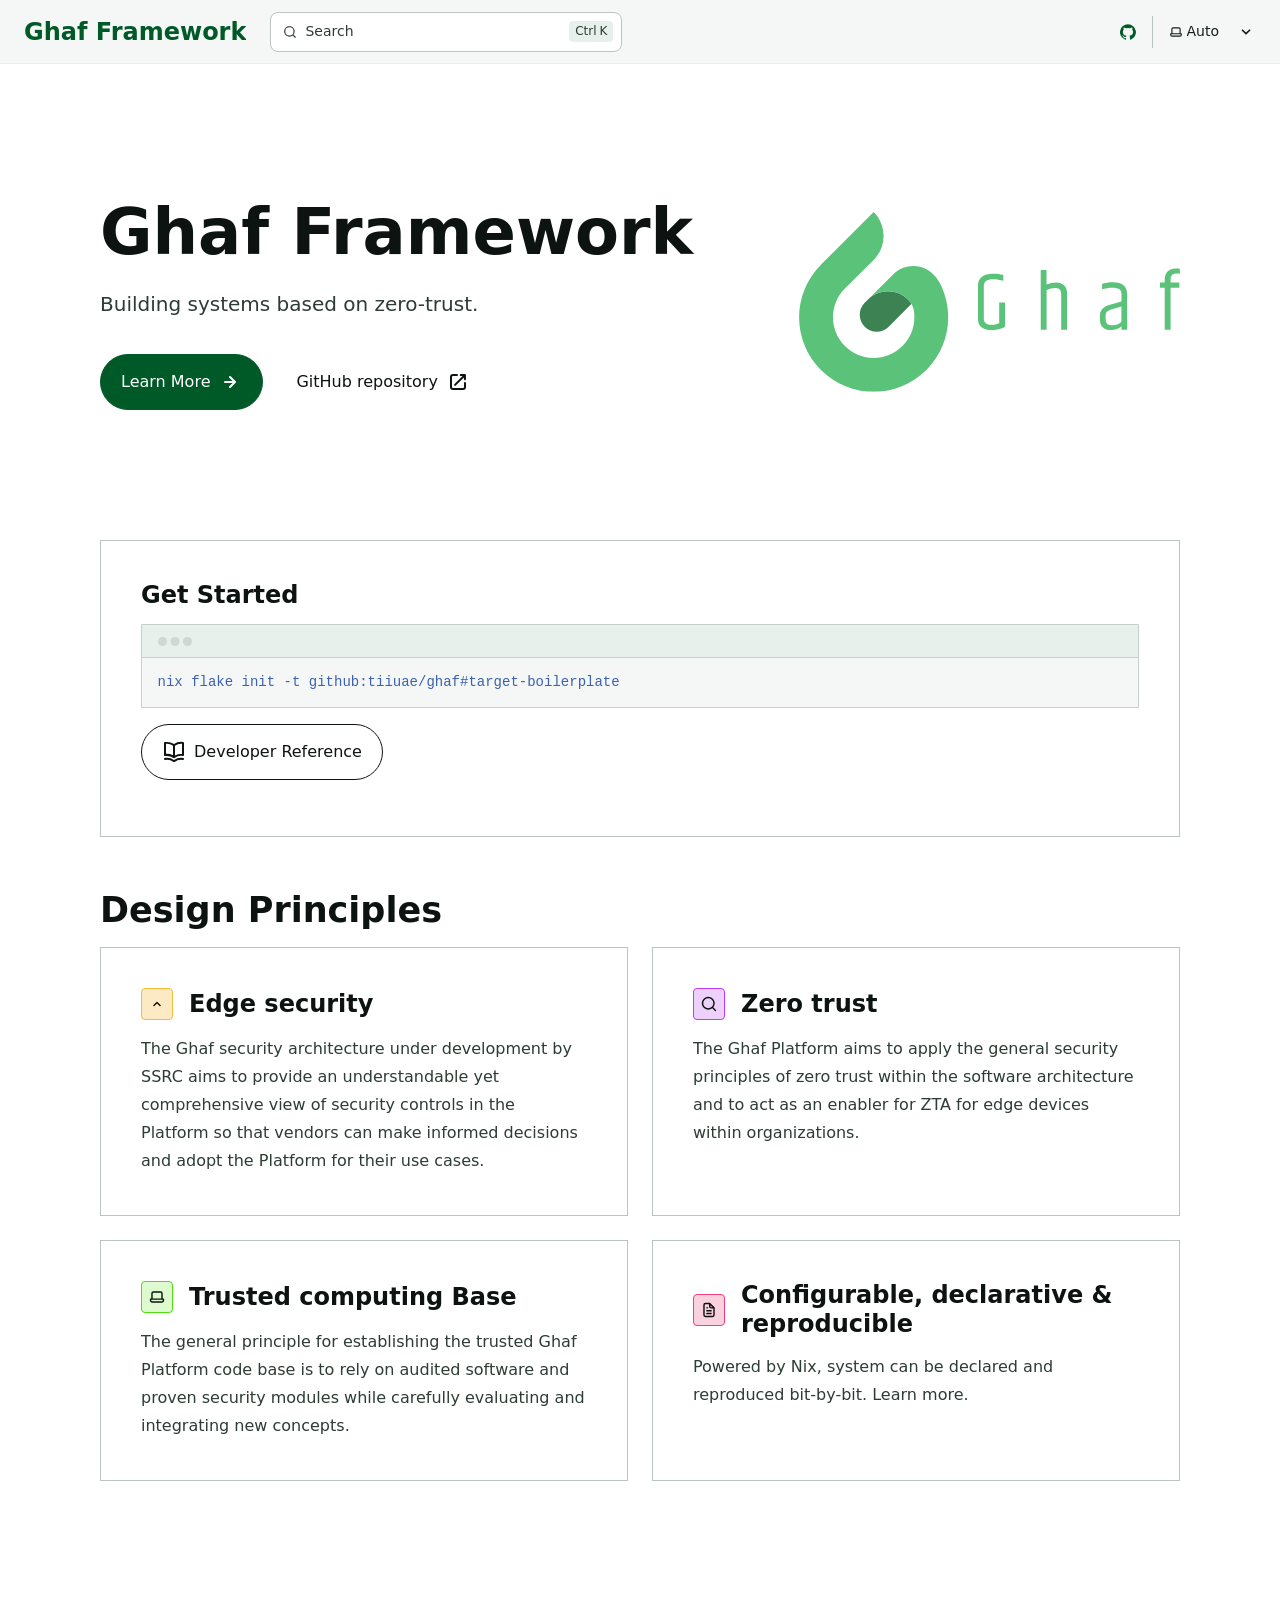
==== index.html @ 7b2e7867 "deploy: 63ed3fbdc2d174d151dae4f24dea8900d11f9777" ====
<!DOCTYPE html><html lang="en" dir="ltr" data-theme="dark" data-has-hero class="astro-bguv2lll"> <head><meta charset="utf-8"/><meta name="viewport" content="width=device-width, initial-scale=1"/><title>Ghaf Framework | Ghaf Framework</title><link rel="canonical" href="https://ghaf.tii.ae/"/><link rel="sitemap" href="/sitemap-index.xml"/><link rel="shortcut icon" href="/favicon.svg" type="image/svg+xml"/><meta name="generator" content="Astro v5.13.7"/><meta name="generator" content="Starlight v0.35.3"/><meta property="og:title" content="Ghaf Framework"/><meta property="og:type" content="article"/><meta property="og:url" content="https://ghaf.tii.ae/"/><meta property="og:locale" content="en"/><meta property="og:description" content="Building systems based on zero-trust"/><meta property="og:site_name" content="Ghaf Framework"/><meta name="twitter:card" content="summary_large_image"/><meta name="description" content="Building systems based on zero-trust"/><script>
	window.StarlightThemeProvider = (() => {
		const storedTheme =
			typeof localStorage !== 'undefined' && localStorage.getItem('starlight-theme');
		const theme =
			storedTheme ||
			(window.matchMedia('(prefers-color-scheme: light)').matches ? 'light' : 'dark');
		document.documentElement.dataset.theme = theme === 'light' ? 'light' : 'dark';
		return {
			updatePickers(theme = storedTheme || 'auto') {
				document.querySelectorAll('starlight-theme-select').forEach((picker) => {
					const select = picker.querySelector('select');
					if (select) select.value = theme;
					/** @type {HTMLTemplateElement | null} */
					const tmpl = document.querySelector(`#theme-icons`);
					const newIcon = tmpl && tmpl.content.querySelector('.' + theme);
					if (newIcon) {
						const oldIcon = picker.querySelector('svg.label-icon');
						if (oldIcon) {
							oldIcon.replaceChildren(...newIcon.cloneNode(true).childNodes);
						}
					}
				});
			},
		};
	})();
</script><template id="theme-icons"><svg aria-hidden="true" class="light astro-c6vsoqas" width="16" height="16" viewBox="0 0 24 24" fill="currentColor" style="--sl-icon-size: 1em;"><path d="M5 12a1 1 0 0 0-1-1H3a1 1 0 0 0 0 2h1a1 1 0 0 0 1-1Zm.64 5-.71.71a1 1 0 0 0 0 1.41 1 1 0 0 0 1.41 0l.71-.71A1 1 0 0 0 5.64 17ZM12 5a1 1 0 0 0 1-1V3a1 1 0 0 0-2 0v1a1 1 0 0 0 1 1Zm5.66 2.34a1 1 0 0 0 .7-.29l.71-.71a1 1 0 1 0-1.41-1.41l-.66.71a1 1 0 0 0 0 1.41 1 1 0 0 0 .66.29Zm-12-.29a1 1 0 0 0 1.41 0 1 1 0 0 0 0-1.41l-.71-.71a1.004 1.004 0 1 0-1.43 1.41l.73.71ZM21 11h-1a1 1 0 0 0 0 2h1a1 1 0 0 0 0-2Zm-2.64 6A1 1 0 0 0 17 18.36l.71.71a1 1 0 0 0 1.41 0 1 1 0 0 0 0-1.41l-.76-.66ZM12 6.5a5.5 5.5 0 1 0 5.5 5.5A5.51 5.51 0 0 0 12 6.5Zm0 9a3.5 3.5 0 1 1 0-7 3.5 3.5 0 0 1 0 7Zm0 3.5a1 1 0 0 0-1 1v1a1 1 0 0 0 2 0v-1a1 1 0 0 0-1-1Z"/></svg><svg aria-hidden="true" class="dark astro-c6vsoqas" width="16" height="16" viewBox="0 0 24 24" fill="currentColor" style="--sl-icon-size: 1em;"><path d="M21.64 13a1 1 0 0 0-1.05-.14 8.049 8.049 0 0 1-3.37.73 8.15 8.15 0 0 1-8.14-8.1 8.59 8.59 0 0 1 .25-2A1 1 0 0 0 8 2.36a10.14 10.14 0 1 0 14 11.69 1 1 0 0 0-.36-1.05Zm-9.5 6.69A8.14 8.14 0 0 1 7.08 5.22v.27a10.15 10.15 0 0 0 10.14 10.14 9.784 9.784 0 0 0 2.1-.22 8.11 8.11 0 0 1-7.18 4.32v-.04Z"/></svg><svg aria-hidden="true" class="auto astro-c6vsoqas" width="16" height="16" viewBox="0 0 24 24" fill="currentColor" style="--sl-icon-size: 1em;"><path d="M21 14h-1V7a3 3 0 0 0-3-3H7a3 3 0 0 0-3 3v7H3a1 1 0 0 0-1 1v2a3 3 0 0 0 3 3h14a3 3 0 0 0 3-3v-2a1 1 0 0 0-1-1ZM6 7a1 1 0 0 1 1-1h10a1 1 0 0 1 1 1v7H6V7Zm14 10a1 1 0 0 1-1 1H5a1 1 0 0 1-1-1v-1h16v1Z"/></svg></template><link rel="stylesheet" href="/_astro/print.DNXP8c50.css" media="print"><link rel="stylesheet" href="/_astro/index.C6tdBWwG.css">
<style>@layer starlight.components{:root{--sl-badge-default-border: var(--sl-color-accent);--sl-badge-default-bg: var(--sl-color-accent-low);--sl-badge-default-text: #fff;--sl-badge-note-border: var(--sl-color-blue);--sl-badge-note-bg: var(--sl-color-blue-low);--sl-badge-note-text: #fff;--sl-badge-danger-border: var(--sl-color-red);--sl-badge-danger-bg: var(--sl-color-red-low);--sl-badge-danger-text: #fff;--sl-badge-success-border: var(--sl-color-green);--sl-badge-success-bg: var(--sl-color-green-low);--sl-badge-success-text: #fff;--sl-badge-caution-border: var(--sl-color-orange);--sl-badge-caution-bg: var(--sl-color-orange-low);--sl-badge-caution-text: #fff;--sl-badge-tip-border: var(--sl-color-purple);--sl-badge-tip-bg: var(--sl-color-purple-low);--sl-badge-tip-text: #fff}[data-theme=light]:root{--sl-badge-default-bg: var(--sl-color-accent-high);--sl-badge-note-bg: var(--sl-color-blue-high);--sl-badge-danger-bg: var(--sl-color-red-high);--sl-badge-success-bg: var(--sl-color-green-high);--sl-badge-caution-bg: var(--sl-color-orange-high);--sl-badge-tip-bg: var(--sl-color-purple-high)}.sl-badge:where(.astro-avdet4wd){display:inline-block;border:1px solid var(--sl-color-border-badge);border-radius:.25rem;font-family:var(--sl-font-system-mono);line-height:normal;color:var(--sl-color-text-badge);background-color:var(--sl-color-bg-badge);overflow-wrap:anywhere}.sidebar-content .sl-badge:where(.astro-avdet4wd){line-height:1;font-size:var(--sl-text-xs);padding:.125rem .375rem}.sidebar-content a[aria-current=page]>.sl-badge:where(.astro-avdet4wd){--sl-color-bg-badge: transparent;--sl-color-border-badge: currentColor;color:inherit}.default:where(.astro-avdet4wd){--sl-color-bg-badge: var(--sl-badge-default-bg);--sl-color-border-badge: var(--sl-badge-default-border);--sl-color-text-badge: var(--sl-badge-default-text)}.note:where(.astro-avdet4wd){--sl-color-bg-badge: var(--sl-badge-note-bg);--sl-color-border-badge: var(--sl-badge-note-border);--sl-color-text-badge: var(--sl-badge-note-text)}.danger:where(.astro-avdet4wd){--sl-color-bg-badge: var(--sl-badge-danger-bg);--sl-color-border-badge: var(--sl-badge-danger-border);--sl-color-text-badge: var(--sl-badge-danger-text)}.success:where(.astro-avdet4wd){--sl-color-bg-badge: var(--sl-badge-success-bg);--sl-color-border-badge: var(--sl-badge-success-border);--sl-color-text-badge: var(--sl-badge-success-text)}.tip:where(.astro-avdet4wd){--sl-color-bg-badge: var(--sl-badge-tip-bg);--sl-color-border-badge: var(--sl-badge-tip-border);--sl-color-text-badge: var(--sl-badge-tip-text)}.caution:where(.astro-avdet4wd){--sl-color-bg-badge: var(--sl-badge-caution-bg);--sl-color-border-badge: var(--sl-badge-caution-border);--sl-color-text-badge: var(--sl-badge-caution-text)}.small:where(.astro-avdet4wd){font-size:var(--sl-text-xs);padding:.125rem .25rem}.medium:where(.astro-avdet4wd){font-size:var(--sl-text-sm);padding:.175rem .35rem}.large:where(.astro-avdet4wd){font-size:var(--sl-text-base);padding:.225rem .45rem}.sl-markdown-content :is(h1,h2,h3,h4,h5,h6) .sl-badge:where(.astro-avdet4wd){vertical-align:middle}}
@layer starlight.components{.card-grid:where(.astro-zntqmydn){display:grid;grid-template-columns:100%;gap:1rem}.card-grid:where(.astro-zntqmydn)>*{margin-top:0!important}@media (min-width: 50rem){.card-grid:where(.astro-zntqmydn){grid-template-columns:1fr 1fr;gap:1.5rem}.stagger:where(.astro-zntqmydn){--stagger-height: 5rem;padding-bottom:var(--stagger-height)}.stagger:where(.astro-zntqmydn)>*:nth-child(2n){transform:translateY(var(--stagger-height))}}}
@layer starlight.components{.card:where(.astro-v5tidmuc){--sl-card-border: var(--sl-color-purple);--sl-card-bg: var(--sl-color-purple-low);border:1px solid var(--sl-color-gray-5);background-color:var(--sl-color-black);padding:clamp(1rem,calc(.125rem + 3vw),2.5rem);flex-direction:column;gap:clamp(.5rem,calc(.125rem + 1vw),1rem)}.card:where(.astro-v5tidmuc):nth-child(4n+1){--sl-card-border: var(--sl-color-orange);--sl-card-bg: var(--sl-color-orange-low)}.card:where(.astro-v5tidmuc):nth-child(4n+3){--sl-card-border: var(--sl-color-green);--sl-card-bg: var(--sl-color-green-low)}.card:where(.astro-v5tidmuc):nth-child(4n+4){--sl-card-border: var(--sl-color-red);--sl-card-bg: var(--sl-color-red-low)}.card:where(.astro-v5tidmuc):nth-child(4n+5){--sl-card-border: var(--sl-color-blue);--sl-card-bg: var(--sl-color-blue-low)}.title:where(.astro-v5tidmuc){font-weight:600;font-size:var(--sl-text-h4);color:var(--sl-color-white);line-height:var(--sl-line-height-headings);gap:1rem;align-items:center}.card:where(.astro-v5tidmuc) .icon:where(.astro-v5tidmuc){border:1px solid var(--sl-card-border);background-color:var(--sl-card-bg);padding:.2em;border-radius:.25rem;flex-shrink:0}.card:where(.astro-v5tidmuc) .body:where(.astro-v5tidmuc){margin:0;font-size:clamp(var(--sl-text-sm),calc(.5rem + 1vw),var(--sl-text-body))}}
@layer starlight.components{svg:where(.astro-c6vsoqas){color:var(--sl-icon-color);font-size:var(--sl-icon-size, 1em);width:1em;height:1em}}
@layer starlight.components{starlight-tabs:where(.astro-esqgolmp){display:block}.tablist-wrapper:where(.astro-esqgolmp){overflow-x:auto}:where(.astro-esqgolmp)[role=tablist]{display:flex;list-style:none;border-bottom:2px solid var(--sl-color-gray-5);padding:0}.tab:where(.astro-esqgolmp){margin-bottom:-2px}.tab:where(.astro-esqgolmp)>:where(.astro-esqgolmp)[role=tab]{display:flex;align-items:center;gap:.5rem;padding:0 1.25rem;text-decoration:none;border-bottom:2px solid var(--sl-color-gray-5);color:var(--sl-color-gray-3);outline-offset:var(--sl-outline-offset-inside);overflow-wrap:initial}.tab:where(.astro-esqgolmp) :where(.astro-esqgolmp)[role=tab][aria-selected=true]{color:var(--sl-color-white);border-color:var(--sl-color-text-accent);font-weight:600}.tablist-wrapper:where(.astro-esqgolmp)~[role=tabpanel]{margin-top:1rem}}
@layer starlight.components{.sl-steps{--bullet-size: calc(var(--sl-line-height) * 1rem);--bullet-margin: .375rem;list-style:none;counter-reset:steps-counter var(--sl-steps-start, 0);padding-inline-start:0}.sl-steps>li{counter-increment:steps-counter;position:relative;padding-inline-start:calc(var(--bullet-size) + 1rem);padding-bottom:1px;min-height:calc(var(--bullet-size) + var(--bullet-margin))}.sl-steps>li+li{margin-top:0}.sl-steps>li:before{content:counter(steps-counter);position:absolute;top:0;inset-inline-start:0;width:var(--bullet-size);height:var(--bullet-size);line-height:var(--bullet-size);font-size:var(--sl-text-xs);font-weight:600;text-align:center;color:var(--sl-color-white);background-color:var(--sl-color-gray-6);border-radius:99rem;box-shadow:inset 0 0 0 1px var(--sl-color-gray-5)}.sl-steps>li:after{--guide-width: 1px;content:"";position:absolute;top:calc(var(--bullet-size) + var(--bullet-margin));bottom:var(--bullet-margin);inset-inline-start:calc((var(--bullet-size) - var(--guide-width)) / 2);width:var(--guide-width);background-color:var(--sl-color-hairline-light)}}@layer starlight.content{.sl-steps>li>:first-child{--lh: calc(1em * var(--sl-line-height));--shift-y: calc(.5 * (var(--bullet-size) - var(--lh)));transform:translateY(var(--shift-y));margin-bottom:var(--shift-y)}.sl-steps>li>:first-child:where(h1,h2,h3,h4,h5,h6){--lh: calc(1em * var(--sl-line-height-headings))}@supports (--prop: 1lh){.sl-steps>li>:first-child{--lh: 1lh}}}
@layer starlight.components{starlight-file-tree:where(.astro-p67cqifm){--x-space: 1.5rem;--y-space: .125rem;--y-pad: 0;display:block;border:1px solid var(--sl-color-gray-5);padding:1rem;background-color:var(--sl-color-gray-6);font-size:var(--sl-text-xs);font-family:var(--__sl-font-mono);overflow-x:auto}starlight-file-tree:where(.astro-p67cqifm) .directory>details{border:0;padding:0;padding-inline-start:var(--x-space);background:transparent}starlight-file-tree:where(.astro-p67cqifm) .directory>details>summary{margin-inline-start:calc(-1 * var(--x-space));border:0;padding:var(--y-pad) .625rem;font-weight:400;color:var(--sl-color-white);max-width:100%}starlight-file-tree:where(.astro-p67cqifm) .directory>details>summary::marker,starlight-file-tree:where(.astro-p67cqifm) .directory>details>summary::-webkit-details-marker{color:var(--sl-color-gray-3)}starlight-file-tree:where(.astro-p67cqifm) .directory>details>summary:hover,starlight-file-tree:where(.astro-p67cqifm) .directory>details>summary:hover .tree-icon{cursor:pointer;color:var(--sl-color-text-accent);fill:currentColor}starlight-file-tree:where(.astro-p67cqifm) .directory>details>summary:hover~ul{border-color:var(--sl-color-gray-4)}starlight-file-tree:where(.astro-p67cqifm) .directory>details>summary:hover .highlight .tree-icon{color:var(--sl-color-text-invert);fill:currentColor}starlight-file-tree:where(.astro-p67cqifm) ul{margin-inline-start:.5rem;border-inline-start:1px solid var(--sl-color-gray-5);padding:0;padding-inline-start:.125rem;list-style:none}starlight-file-tree:where(.astro-p67cqifm)>ul{margin:0;border:0;padding:0}starlight-file-tree:where(.astro-p67cqifm) li{margin:var(--y-space) 0;padding:var(--y-pad) 0}starlight-file-tree:where(.astro-p67cqifm) .file{margin-inline-start:calc(var(--x-space) - .125rem);color:var(--sl-color-white)}starlight-file-tree:where(.astro-p67cqifm) .tree-entry{display:inline-flex;align-items:flex-start;flex-wrap:wrap;max-width:calc(100% - 1rem)}@media (min-width: 30em){starlight-file-tree:where(.astro-p67cqifm) .tree-entry{flex-wrap:nowrap}}starlight-file-tree:where(.astro-p67cqifm) .tree-entry>:first-child{flex-shrink:0}starlight-file-tree:where(.astro-p67cqifm) .empty{color:var(--sl-color-gray-3);padding-inline-start:.375rem}starlight-file-tree:where(.astro-p67cqifm) .comment{color:var(--sl-color-gray-3);padding-inline-start:1.625rem;max-width:24rem;min-width:12rem}starlight-file-tree:where(.astro-p67cqifm) .highlight{display:inline-block;border-radius:.25rem;padding-inline-end:.5rem;color:var(--sl-color-text-invert);background-color:var(--sl-color-text-accent)}starlight-file-tree:where(.astro-p67cqifm) svg{display:inline;fill:var(--sl-color-gray-3);vertical-align:middle;margin-inline:.25rem .375rem;width:.875rem;height:.875rem}starlight-file-tree:where(.astro-p67cqifm) .highlight svg.tree-icon{fill:currentColor}}
@layer starlight.components{.sl-link-button:where(.astro-xwgiixxa){align-items:center;border:1px solid transparent;border-radius:999rem;display:inline-flex;font-size:var(--sl-text-sm);gap:.5em;line-height:1.1875;outline-offset:.25rem;padding:.4375rem 1.125rem;text-decoration:none}.sl-link-button:where(.astro-xwgiixxa).primary{background:var(--sl-color-text-accent);border-color:var(--sl-color-text-accent);color:var(--sl-color-black)}.sl-link-button:where(.astro-xwgiixxa).primary:hover{color:var(--sl-color-black)}.sl-link-button:where(.astro-xwgiixxa).secondary{border-color:inherit;color:var(--sl-color-white)}.sl-link-button:where(.astro-xwgiixxa).minimal{color:var(--sl-color-white);padding-inline:0}.sl-link-button:where(.astro-xwgiixxa) svg{flex-shrink:0}@media (min-width: 50rem){.sl-link-button:where(.astro-xwgiixxa){font-size:var(--sl-text-base);padding:.9375rem 1.25rem}}.sl-markdown-content .sl-link-button:where(.astro-xwgiixxa){margin-inline-end:1rem}.sl-markdown-content .sl-link-button:where(.astro-xwgiixxa):not(:where(p *)){margin-block:1rem}}
</style><script type="module" src="/_astro/page.7qqag-5g.js"></script></head> <body class="astro-bguv2lll"> <a href="#_top" class="astro-7q3lir66">Skip to content</a>  <div class="page sl-flex astro-vrdttmbt"> <header class="header astro-vrdttmbt"><div class="header astro-kmkmnagf"> <div class="title-wrapper sl-flex astro-kmkmnagf"> <a href="/" class="site-title sl-flex astro-m46x6ez3">  <span class="astro-m46x6ez3" translate="no"> Ghaf Framework </span> </a>  </div> <div class="sl-flex print:hidden astro-kmkmnagf"> <site-search class="astro-kmkmnagf astro-v37mnknz" data-translations="{&#34;placeholder&#34;:&#34;Search&#34;}"> <button data-open-modal disabled aria-label="Search" aria-keyshortcuts="Control+K" class="astro-v37mnknz"> <svg aria-hidden="true" class="astro-v37mnknz astro-c6vsoqas" width="16" height="16" viewBox="0 0 24 24" fill="currentColor" style="--sl-icon-size: 1em;"><path d="M21.71 20.29 18 16.61A9 9 0 1 0 16.61 18l3.68 3.68a.999.999 0 0 0 1.42 0 1 1 0 0 0 0-1.39ZM11 18a7 7 0 1 1 0-14 7 7 0 0 1 0 14Z"/></svg> <span class="sl-hidden md:sl-block astro-v37mnknz" aria-hidden="true">Search</span> <kbd class="sl-hidden md:sl-flex astro-v37mnknz" style="display: none;"> <kbd class="astro-v37mnknz">Ctrl</kbd><kbd class="astro-v37mnknz">K</kbd> </kbd> </button> <dialog style="padding:0" aria-label="Search" class="astro-v37mnknz"> <div class="dialog-frame sl-flex astro-v37mnknz">  <button data-close-modal class="sl-flex md:sl-hidden astro-v37mnknz"> Cancel </button> <div class="search-container astro-v37mnknz"> <div id="starlight__search" class="astro-v37mnknz"></div> </div> </div> </dialog> </site-search>  <script>
	(() => {
		const openBtn = document.querySelector('button[data-open-modal]');
		const shortcut = openBtn?.querySelector('kbd');
		if (!openBtn || !(shortcut instanceof HTMLElement)) return;
		const platformKey = shortcut.querySelector('kbd');
		if (platformKey && /(Mac|iPhone|iPod|iPad)/i.test(navigator.platform)) {
			platformKey.textContent = '⌘';
			openBtn.setAttribute('aria-keyshortcuts', 'Meta+K');
		}
		shortcut.style.display = '';
	})();
</script> <script type="module" src="/_astro/Search.astro_astro_type_script_index_0_lang.cjYDvRdi.js"></script>   </div> <div class="sl-hidden md:sl-flex print:hidden right-group astro-kmkmnagf"> <div class="sl-flex social-icons astro-kmkmnagf"> <a href="https://github.com/tiiuae/ghaf" rel="me" class="sl-flex astro-wy4te6ga"><span class="sr-only astro-wy4te6ga">GitHub</span><svg aria-hidden="true" class="astro-wy4te6ga astro-c6vsoqas" width="16" height="16" viewBox="0 0 24 24" fill="currentColor" style="--sl-icon-size: 1em;"><path d="M12 .3a12 12 0 0 0-3.8 23.38c.6.12.83-.26.83-.57L9 21.07c-3.34.72-4.04-1.61-4.04-1.61-.55-1.39-1.34-1.76-1.34-1.76-1.08-.74.09-.73.09-.73 1.2.09 1.83 1.24 1.83 1.24 1.08 1.83 2.81 1.3 3.5 1 .1-.78.42-1.31.76-1.61-2.67-.3-5.47-1.33-5.47-5.93 0-1.31.47-2.38 1.24-3.22-.14-.3-.54-1.52.1-3.18 0 0 1-.32 3.3 1.23a11.5 11.5 0 0 1 6 0c2.28-1.55 3.29-1.23 3.29-1.23.64 1.66.24 2.88.12 3.18a4.65 4.65 0 0 1 1.23 3.22c0 4.61-2.8 5.63-5.48 5.92.42.36.81 1.1.81 2.22l-.01 3.29c0 .31.2.69.82.57A12 12 0 0 0 12 .3Z"/></svg></a> </div> <starlight-theme-select>  <label style="--sl-select-width: 6.25em" class="astro-4yphtoen"> <span class="sr-only astro-4yphtoen">Select theme</span> <svg aria-hidden="true" class="icon label-icon astro-4yphtoen astro-c6vsoqas" width="16" height="16" viewBox="0 0 24 24" fill="currentColor" style="--sl-icon-size: 1em;"><path d="M21 14h-1V7a3 3 0 0 0-3-3H7a3 3 0 0 0-3 3v7H3a1 1 0 0 0-1 1v2a3 3 0 0 0 3 3h14a3 3 0 0 0 3-3v-2a1 1 0 0 0-1-1ZM6 7a1 1 0 0 1 1-1h10a1 1 0 0 1 1 1v7H6V7Zm14 10a1 1 0 0 1-1 1H5a1 1 0 0 1-1-1v-1h16v1Z"/></svg> <select autocomplete="off" class="astro-4yphtoen"> <option value="dark" class="astro-4yphtoen">Dark</option><option value="light" class="astro-4yphtoen">Light</option><option value="auto" selected class="astro-4yphtoen">Auto</option> </select> <svg aria-hidden="true" class="icon caret astro-4yphtoen astro-c6vsoqas" width="16" height="16" viewBox="0 0 24 24" fill="currentColor" style="--sl-icon-size: 1em;"><path d="M17 9.17a1 1 0 0 0-1.41 0L12 12.71 8.46 9.17a1 1 0 1 0-1.41 1.42l4.24 4.24a1.002 1.002 0 0 0 1.42 0L17 10.59a1.002 1.002 0 0 0 0-1.42Z"/></svg> </label>  </starlight-theme-select>  <script>
	StarlightThemeProvider.updatePickers();
</script> <script type="module">const r="starlight-theme",o=e=>e==="auto"||e==="dark"||e==="light"?e:"auto",c=()=>o(typeof localStorage<"u"&&localStorage.getItem(r));function n(e){typeof localStorage<"u"&&localStorage.setItem(r,e==="light"||e==="dark"?e:"")}const l=()=>matchMedia("(prefers-color-scheme: light)").matches?"light":"dark";function t(e){StarlightThemeProvider.updatePickers(e),document.documentElement.dataset.theme=e==="auto"?l():e,n(e)}matchMedia("(prefers-color-scheme: light)").addEventListener("change",()=>{c()==="auto"&&t("auto")});class s extends HTMLElement{constructor(){super(),t(c()),this.querySelector("select")?.addEventListener("change",a=>{a.currentTarget instanceof HTMLSelectElement&&t(o(a.currentTarget.value))})}}customElements.define("starlight-theme-select",s);</script> <script type="module">class s extends HTMLElement{constructor(){super();const e=this.querySelector("select");e&&(e.addEventListener("change",t=>{t.currentTarget instanceof HTMLSelectElement&&(window.location.pathname=t.currentTarget.value)}),window.addEventListener("pageshow",t=>{if(!t.persisted)return;const n=e.querySelector("option[selected]")?.index;n!==e.selectedIndex&&(e.selectedIndex=n??0)}))}}customElements.define("starlight-lang-select",s);</script> </div> </div> </header>  <div class="main-frame astro-vrdttmbt">  <script type="module">const a=document.getElementById("starlight__sidebar"),n=a?.querySelector("sl-sidebar-state-persist"),o="sl-sidebar-state",i=()=>{let t=[];const e=n?.dataset.hash||"";try{const s=sessionStorage.getItem(o),r=JSON.parse(s||"{}");Array.isArray(r.open)&&r.hash===e&&(t=r.open)}catch{}return{hash:e,open:t,scroll:a?.scrollTop||0}},c=t=>{try{sessionStorage.setItem(o,JSON.stringify(t))}catch{}},d=()=>c(i()),l=(t,e)=>{const s=i();s.open[e]=t,c(s)};n?.addEventListener("click",t=>{if(!(t.target instanceof Element))return;const e=t.target.closest("summary")?.closest("details");if(!e)return;const s=e.querySelector("sl-sidebar-restore"),r=parseInt(s?.dataset.index||"");isNaN(r)||l(!e.open,r)});addEventListener("visibilitychange",()=>{document.visibilityState==="hidden"&&d()});addEventListener("pageHide",d);</script> <div class="lg:sl-flex astro-67yu43on">  <div class="main-pane astro-67yu43on">  <main data-pagefind-body class="astro-bguv2lll" lang="en" dir="ltr">   <div class="content-panel astro-7nkwcw3z"> <div class="sl-container astro-7nkwcw3z"> <div class="hero astro-jbfsktt5"> <img src="/_astro/ghaf-logo.ijnqHGFb_A0IIg.svg" loading="eager" decoding="async" alt fetchpriority="auto" width="400" height="400" class="astro-jbfsktt5">   <div class="sl-flex stack astro-jbfsktt5"> <div class="sl-flex copy astro-jbfsktt5"> <h1 id="_top" data-page-title class="astro-jbfsktt5">Ghaf Framework</h1> <div class="tagline astro-jbfsktt5">Building systems based on zero-trust.</div> </div> <div class="sl-flex actions astro-jbfsktt5"> <a class="sl-link-button not-content primary astro-jbfsktt5 astro-xwgiixxa" href="/ghaf/overview/">  Learn More <svg aria-hidden="true" class="astro-xwgiixxa astro-c6vsoqas" width="16" height="16" viewBox="0 0 24 24" fill="currentColor" style="--sl-icon-size: 1.5rem;"><path d="M17.92 11.62a1.001 1.001 0 0 0-.21-.33l-5-5a1.003 1.003 0 1 0-1.42 1.42l3.3 3.29H7a1 1 0 0 0 0 2h7.59l-3.3 3.29a1.002 1.002 0 0 0 .325 1.639 1 1 0 0 0 1.095-.219l5-5a1 1 0 0 0 .21-.33 1 1 0 0 0 0-.76Z"/></svg> </a> <a class="sl-link-button not-content minimal astro-jbfsktt5 astro-xwgiixxa" href="https://github.com/tiiuae/ghaf">  GitHub repository <svg aria-hidden="true" class="astro-xwgiixxa astro-c6vsoqas" width="16" height="16" viewBox="0 0 24 24" fill="currentColor" style="--sl-icon-size: 1.5rem;"><path d="M19.33 10.18a1 1 0 0 1-.77 0 1 1 0 0 1-.62-.93l.01-1.83-8.2 8.2a1 1 0 0 1-1.41-1.42l8.2-8.2H14.7a1 1 0 0 1 0-2h4.25a1 1 0 0 1 1 1v4.25a1 1 0 0 1-.62.93Z"/><path d="M11 4a1 1 0 1 1 0 2H7a1 1 0 0 0-1 1v10a1 1 0 0 0 1 1h10a1 1 0 0 0 1-1v-4a1 1 0 1 1 2 0v4a3 3 0 0 1-3 3H7a3 3 0 0 1-3-3V7a3 3 0 0 1 3-3h4Z"/></svg> </a>  </div> </div> </div>  <div class="sl-markdown-content"> <article class="card sl-flex astro-v5tidmuc"> <p class="title sl-flex astro-v5tidmuc">  <span class="astro-v5tidmuc">Get Started</span> </p> <div class="body astro-v5tidmuc"><div class="expressive-code"><link rel="stylesheet" href="/_astro/ec.v4551.css"><script type="module" src="/_astro/ec.p1z7b.js"></script><figure class="frame is-terminal not-content"><figcaption class="header"><span class="title"></span><span class="sr-only">Terminal window</span></figcaption><pre data-language="sh"><code><div class="ec-line"><div class="code"><span style="--0:#82AAFF;--1:#3B61B0">nix</span><span style="--0:#D6DEEB;--1:#403F53"> </span><span style="--0:#ECC48D;--1:#3B61B0">flake</span><span style="--0:#D6DEEB;--1:#403F53"> </span><span style="--0:#ECC48D;--1:#3B61B0">init</span><span style="--0:#D6DEEB;--1:#403F53"> </span><span style="--0:#82AAFF;--1:#3B61B0">-t</span><span style="--0:#D6DEEB;--1:#403F53"> </span><span style="--0:#ECC48D;--1:#3B61B0">github:tiiuae/ghaf#target-boilerplate</span></div></div></code></pre><div class="copy"><button title="Copy to clipboard" data-copied="Copied!" data-code="nix flake init -t github:tiiuae/ghaf#target-boilerplate"><div></div></button></div></figure></div><a class="sl-link-button not-content secondary astro-xwgiixxa" href="/ghaf/overview/"> <svg aria-hidden="true" class="astro-xwgiixxa astro-c6vsoqas" width="16" height="16" viewBox="0 0 24 24" fill="currentColor" style="--sl-icon-size: 1.5rem;"><path d="M21.17 2.06A13.1 13.1 0 0 0 19 1.87a12.94 12.94 0 0 0-7 2.05 12.94 12.94 0 0 0-7-2 13.1 13.1 0 0 0-2.17.19 1 1 0 0 0-.83 1v12a1 1 0 0 0 1.17 1 10.9 10.9 0 0 1 8.25 1.91l.12.07h.11a.91.91 0 0 0 .7 0h.11l.12-.07A10.899 10.899 0 0 1 20.83 16 1 1 0 0 0 22 15V3a1 1 0 0 0-.83-.94ZM11 15.35a12.87 12.87 0 0 0-6-1.48H4v-10c.333-.02.667-.02 1 0a10.86 10.86 0 0 1 6 1.8v9.68Zm9-1.44h-1a12.87 12.87 0 0 0-6 1.48V5.67a10.86 10.86 0 0 1 6-1.8c.333-.02.667-.02 1 0v10.04Zm1.17 4.15a13.098 13.098 0 0 0-2.17-.19 12.94 12.94 0 0 0-7 2.05 12.94 12.94 0 0 0-7-2.05c-.727.003-1.453.066-2.17.19A1 1 0 0 0 2 19.21a1 1 0 0 0 1.17.79 10.9 10.9 0 0 1 8.25 1.91 1 1 0 0 0 1.16 0A10.9 10.9 0 0 1 20.83 20a1 1 0 0 0 1.17-.79 1 1 0 0 0-.83-1.15Z"/></svg> <p>Developer Reference</p>  </a> </div> </article> 
<div class="sl-heading-wrapper level-h2"><h2 id="design-principles">Design Principles</h2><a class="sl-anchor-link" href="#design-principles"><span aria-hidden="true" class="sl-anchor-icon"><svg width="16" height="16" viewBox="0 0 24 24"><path fill="currentcolor" d="m12.11 15.39-3.88 3.88a2.52 2.52 0 0 1-3.5 0 2.47 2.47 0 0 1 0-3.5l3.88-3.88a1 1 0 0 0-1.42-1.42l-3.88 3.89a4.48 4.48 0 0 0 6.33 6.33l3.89-3.88a1 1 0 1 0-1.42-1.42Zm8.58-12.08a4.49 4.49 0 0 0-6.33 0l-3.89 3.88a1 1 0 0 0 1.42 1.42l3.88-3.88a2.52 2.52 0 0 1 3.5 0 2.47 2.47 0 0 1 0 3.5l-3.88 3.88a1 1 0 1 0 1.42 1.42l3.88-3.89a4.49 4.49 0 0 0 0-6.33ZM8.83 15.17a1 1 0 0 0 1.1.22 1 1 0 0 0 .32-.22l4.92-4.92a1 1 0 0 0-1.42-1.42l-4.92 4.92a1 1 0 0 0 0 1.42Z"></path></svg></span><span class="sr-only">Section titled “Design Principles”</span></a></div>
<div class="card-grid astro-zntqmydn"><article class="card sl-flex astro-v5tidmuc"> <p class="title sl-flex astro-v5tidmuc"> <svg aria-hidden="true" class="icon astro-v5tidmuc astro-c6vsoqas" width="16" height="16" viewBox="0 0 24 24" fill="currentColor" style="--sl-icon-size: 1.333em;"><path d="m17 13.41-4.29-4.24a.999.999 0 0 0-1.42 0l-4.24 4.24a1 1 0 1 0 1.41 1.42L12 11.29l3.54 3.54a1 1 0 0 0 1.41 0 1 1 0 0 0 .05-1.42Z"/></svg> <span class="astro-v5tidmuc">Edge security</span> </p> <div class="body astro-v5tidmuc"><p>The Ghaf security architecture under development by SSRC aims to provide an
understandable yet comprehensive view of security controls in the Platform
so that vendors can make informed decisions and adopt the Platform for their
use cases.</p></div> </article> <article class="card sl-flex astro-v5tidmuc"> <p class="title sl-flex astro-v5tidmuc"> <svg aria-hidden="true" class="icon astro-v5tidmuc astro-c6vsoqas" width="16" height="16" viewBox="0 0 24 24" fill="currentColor" style="--sl-icon-size: 1.333em;"><path d="M21.71 20.29 18 16.61A9 9 0 1 0 16.61 18l3.68 3.68a.999.999 0 0 0 1.42 0 1 1 0 0 0 0-1.39ZM11 18a7 7 0 1 1 0-14 7 7 0 0 1 0 14Z"/></svg> <span class="astro-v5tidmuc">Zero trust</span> </p> <div class="body astro-v5tidmuc"><p>The Ghaf Platform aims to apply the general security principles of zero
trust within the software architecture and to act as an enabler for ZTA for
edge devices within organizations.</p></div> </article> <article class="card sl-flex astro-v5tidmuc"> <p class="title sl-flex astro-v5tidmuc"> <svg aria-hidden="true" class="icon astro-v5tidmuc astro-c6vsoqas" width="16" height="16" viewBox="0 0 24 24" fill="currentColor" style="--sl-icon-size: 1.333em;"><path d="M21 14h-1V7a3 3 0 0 0-3-3H7a3 3 0 0 0-3 3v7H3a1 1 0 0 0-1 1v2a3 3 0 0 0 3 3h14a3 3 0 0 0 3-3v-2a1 1 0 0 0-1-1ZM6 7a1 1 0 0 1 1-1h10a1 1 0 0 1 1 1v7H6V7Zm14 10a1 1 0 0 1-1 1H5a1 1 0 0 1-1-1v-1h16v1Z"/></svg> <span class="astro-v5tidmuc">Trusted computing Base</span> </p> <div class="body astro-v5tidmuc"><p>The general principle for establishing the trusted Ghaf Platform code base
is to rely on audited software and proven security modules while carefully
evaluating and integrating new concepts.</p></div> </article> <article class="card sl-flex astro-v5tidmuc"> <p class="title sl-flex astro-v5tidmuc"> <svg aria-hidden="true" class="icon astro-v5tidmuc astro-c6vsoqas" width="16" height="16" viewBox="0 0 24 24" fill="currentColor" style="--sl-icon-size: 1.333em;"><path d="M9 10h1a1 1 0 1 0 0-2H9a1 1 0 0 0 0 2Zm0 2a1 1 0 0 0 0 2h6a1 1 0 0 0 0-2H9Zm11-3.06a1.3 1.3 0 0 0-.06-.27v-.09c-.05-.1-.11-.2-.19-.28l-6-6a1.07 1.07 0 0 0-.28-.19h-.09a.88.88 0 0 0-.33-.11H7a3 3 0 0 0-3 3v14a3 3 0 0 0 3 3h10a3 3 0 0 0 3-3V8.94Zm-6-3.53L16.59 8H15a1 1 0 0 1-1-1V5.41ZM18 19a1 1 0 0 1-1 1H7a1 1 0 0 1-1-1V5a1 1 0 0 1 1-1h5v3a3 3 0 0 0 3 3h3v9Zm-3-3H9a1 1 0 0 0 0 2h6a1 1 0 0 0 0-2Z"/></svg> <span class="astro-v5tidmuc">Configurable, declarative & reproducible</span> </p> <div class="body astro-v5tidmuc"><p>Powered by Nix, system can be declared and reproduced bit-by-bit. Learn
more.</p></div> </article> </div>  </div> <footer class="sl-flex astro-3yyafb3n"> <div class="meta sl-flex astro-3yyafb3n">   </div> <div class="pagination-links print:hidden astro-u2l5gyhi" dir="ltr">   </div>   </footer>  </div> </div>  </main> </div> </div>  </div> </div>  </body></html>
---- _astro/print.DNXP8c50.css ----
@media print{:root{--sl-color-white: hsl(224, 10%, 10%);--sl-color-gray-1: hsl(224, 14%, 16%);--sl-color-gray-2: hsl(224, 10%, 23%);--sl-color-gray-3: hsl(224, 7%, 36%);--sl-color-gray-4: hsl(224, 6%, 56%);--sl-color-gray-5: hsl(224, 6%, 77%);--sl-color-gray-6: hsl(224, 20%, 94%);--sl-color-gray-7: hsl(224, 19%, 97%);--sl-color-black: hsl(0, 0%, 100%);--sl-color-orange-high: hsl(var(--sl-hue-orange), 80%, 25%);--sl-color-orange: hsl(var(--sl-hue-orange), 90%, 60%);--sl-color-orange-low: hsl(var(--sl-hue-orange), 90%, 88%);--sl-color-green-high: hsl(var(--sl-hue-green), 80%, 22%);--sl-color-green: hsl(var(--sl-hue-green), 90%, 46%);--sl-color-green-low: hsl(var(--sl-hue-green), 85%, 90%);--sl-color-blue-high: hsl(var(--sl-hue-blue), 80%, 30%);--sl-color-blue: hsl(var(--sl-hue-blue), 90%, 60%);--sl-color-blue-low: hsl(var(--sl-hue-blue), 88%, 90%);--sl-color-purple-high: hsl(var(--sl-hue-purple), 90%, 30%);--sl-color-purple: hsl(var(--sl-hue-purple), 90%, 60%);--sl-color-purple-low: hsl(var(--sl-hue-purple), 80%, 90%);--sl-color-red-high: hsl(var(--sl-hue-red), 80%, 30%);--sl-color-red: hsl(var(--sl-hue-red), 90%, 60%);--sl-color-red-low: hsl(var(--sl-hue-red), 80%, 90%);--sl-color-accent-high: hsl(234, 80%, 30%);--sl-color-accent: hsl(234, 90%, 60%);--sl-color-accent-low: hsl(234, 88%, 90%);--sl-color-text-accent: var(--sl-color-accent);--sl-color-text-invert: var(--sl-color-black);--sl-color-bg-nav: var(--sl-color-gray-7);--sl-color-bg-sidebar: var(--sl-color-bg);--sl-color-bg-inline-code: var(--sl-color-gray-6);--sl-color-bg-accent: var(--sl-color-accent);--sl-color-hairline-light: var(--sl-color-gray-6);--sl-color-hairline-shade: var(--sl-color-gray-6);--sl-color-backdrop-overlay: hsla(225, 9%, 36%, .66);--sl-shadow-sm: none;--sl-shadow-md: none;--sl-shadow-lg: none}.print\:hidden{display:none}.print\:flex{display:flex}.print\:block{display:block}main{padding-bottom:0}main>.content-panel{padding-block-start:0}.content-panel+.content-panel{border:0}.page>header{position:relative}.page>.main-frame{padding-top:0;padding-inline-start:0}.main-pane{--sl-sidebar-width: 0px;--sl-content-width: 100%}.sl-banner{--sl-color-banner-text: var(--sl-color-white);background-color:transparent}.sl-markdown-content :is(h1,h2,h3,h4,h5,h6){break-after:avoid}.sl-markdown-content :is(p,li){orphans:2;widows:2}.sl-markdown-content pre{overflow-x:hidden;white-space:pre-wrap}.sl-markdown-content .expressive-code,.sl-markdown-content figure,.sl-markdown-content pre{break-inside:avoid}.expressive-code .frame.is-terminal .header:before{box-shadow:inset 99rem 99rem var(--sl-color-gray-5)}.expressive-code .frame.has-title:not(.is-terminal) .header{background:transparent;border-bottom:1px solid var(--sl-color-gray-6)}.expressive-code .frame.has-title:not(.is-terminal) .title{background:transparent}.expressive-code .frame.has-title:not(.is-terminal) .title:after{border-top:0}.expressive-code .copy{display:none}.sl-markdown-content code:not(:where(.not-content *)){background-color:transparent;padding:0;margin-block:unset;font-size:.9375em}.sl-badge{background:transparent;color:var(--sl-color-white)}starlight-file-tree{break-inside:avoid}starlight-file-tree .highlight{outline:3px solid var(--sl-color-accent-low);color:var(--sl-color-text);background-color:transparent}.starlight-aside{break-inside:avoid}.sl-link-button.primary{background:transparent;border-color:var(--sl-color-white);color:var(--sl-color-white)}starlight-tabs{break-inside:avoid}.sl-steps>li:after{box-shadow:inset 99rem 99rem var(--sl-color-hairline-light)}}
---- _astro/index.C6tdBWwG.css ----
:root{--sl-color-accent-low: #102a17;--sl-color-accent: #007f3b;--sl-color-accent-high: #b3d2b9;--sl-color-white: #ffffff;--sl-color-gray-1: #e8f0ec;--sl-color-gray-2: #c4ccc8;--sl-color-gray-3: #96a79e;--sl-color-gray-4: #4d5c54;--sl-color-gray-5: #2d3c34;--sl-color-gray-6: #141f1a;--sl-color-black: #0d1310}:root[data-theme=light]{--sl-color-accent-low: #c6decb;--sl-color-accent: #005a28;--sl-color-accent-high: #0f3c1e;--sl-color-white: #0d1310;--sl-color-gray-1: #141f1a;--sl-color-gray-2: #2d3c34;--sl-color-gray-3: #4d5c54;--sl-color-gray-4: #809087;--sl-color-gray-5: #bcc4c0;--sl-color-gray-6: #e8f0ec;--sl-color-gray-7: #f4f7f5;--sl-color-black: #ffffff}.center-img{display:block;float:none;margin-left:auto;margin-right:auto}.logo-container{display:flex;align-items:center;gap:80px}@layer starlight.base,starlight.reset,starlight.core,starlight.content,starlight.components,starlight.utils;@layer starlight.base{:root,::backdrop{--sl-color-white: hsl(0, 0%, 100%);--sl-color-gray-1: hsl(224, 20%, 94%);--sl-color-gray-2: hsl(224, 6%, 77%);--sl-color-gray-3: hsl(224, 6%, 56%);--sl-color-gray-4: hsl(224, 7%, 36%);--sl-color-gray-5: hsl(224, 10%, 23%);--sl-color-gray-6: hsl(224, 14%, 16%);--sl-color-black: hsl(224, 10%, 10%);--sl-hue-orange: 41;--sl-color-orange-low: hsl(var(--sl-hue-orange), 39%, 22%);--sl-color-orange: hsl(var(--sl-hue-orange), 82%, 63%);--sl-color-orange-high: hsl(var(--sl-hue-orange), 82%, 87%);--sl-hue-green: 101;--sl-color-green-low: hsl(var(--sl-hue-green), 39%, 22%);--sl-color-green: hsl(var(--sl-hue-green), 82%, 63%);--sl-color-green-high: hsl(var(--sl-hue-green), 82%, 80%);--sl-hue-blue: 234;--sl-color-blue-low: hsl(var(--sl-hue-blue), 54%, 20%);--sl-color-blue: hsl(var(--sl-hue-blue), 100%, 60%);--sl-color-blue-high: hsl(var(--sl-hue-blue), 100%, 87%);--sl-hue-purple: 281;--sl-color-purple-low: hsl(var(--sl-hue-purple), 39%, 22%);--sl-color-purple: hsl(var(--sl-hue-purple), 82%, 63%);--sl-color-purple-high: hsl(var(--sl-hue-purple), 82%, 89%);--sl-hue-red: 339;--sl-color-red-low: hsl(var(--sl-hue-red), 39%, 22%);--sl-color-red: hsl(var(--sl-hue-red), 82%, 63%);--sl-color-red-high: hsl(var(--sl-hue-red), 82%, 87%);--sl-color-accent-low: hsl(224, 54%, 20%);--sl-color-accent: hsl(224, 100%, 60%);--sl-color-accent-high: hsl(224, 100%, 85%);--sl-color-text: var(--sl-color-gray-2);--sl-color-text-accent: var(--sl-color-accent-high);--sl-color-text-invert: var(--sl-color-accent-low);--sl-color-bg: var(--sl-color-black);--sl-color-bg-nav: var(--sl-color-gray-6);--sl-color-bg-sidebar: var(--sl-color-gray-6);--sl-color-bg-inline-code: var(--sl-color-gray-5);--sl-color-bg-accent: var(--sl-color-accent-high);--sl-color-hairline-light: var(--sl-color-gray-5);--sl-color-hairline: var(--sl-color-gray-6);--sl-color-hairline-shade: var(--sl-color-black);--sl-color-backdrop-overlay: hsla(223, 13%, 10%, .66);--sl-shadow-sm: 0px 1px 1px hsla(0, 0%, 0%, .12), 0px 2px 1px hsla(0, 0%, 0%, .24);--sl-shadow-md: 0px 8px 4px hsla(0, 0%, 0%, .08), 0px 5px 2px hsla(0, 0%, 0%, .08), 0px 3px 2px hsla(0, 0%, 0%, .12), 0px 1px 1px hsla(0, 0%, 0%, .15);--sl-shadow-lg: 0px 25px 7px hsla(0, 0%, 0%, .03), 0px 16px 6px hsla(0, 0%, 0%, .1), 0px 9px 5px hsla(223, 13%, 10%, .33), 0px 4px 4px hsla(0, 0%, 0%, .75), 0px 4px 2px hsla(0, 0%, 0%, .25);--sl-text-2xs: .75rem;--sl-text-xs: .8125rem;--sl-text-sm: .875rem;--sl-text-base: 1rem;--sl-text-lg: 1.125rem;--sl-text-xl: 1.25rem;--sl-text-2xl: 1.5rem;--sl-text-3xl: 1.8125rem;--sl-text-4xl: 2.1875rem;--sl-text-5xl: 2.625rem;--sl-text-6xl: 4rem;--sl-text-body: var(--sl-text-base);--sl-text-body-sm: var(--sl-text-xs);--sl-text-code: var(--sl-text-sm);--sl-text-code-sm: var(--sl-text-xs);--sl-text-h1: var(--sl-text-4xl);--sl-text-h2: var(--sl-text-3xl);--sl-text-h3: var(--sl-text-2xl);--sl-text-h4: var(--sl-text-xl);--sl-text-h5: var(--sl-text-lg);--sl-line-height: 1.75;--sl-line-height-headings: 1.2;--sl-font-system: ui-sans-serif, system-ui, -apple-system, BlinkMacSystemFont, "Segoe UI", Roboto, "Helvetica Neue", Arial, "Noto Sans", sans-serif, "Apple Color Emoji", "Segoe UI Emoji", "Segoe UI Symbol", "Noto Color Emoji";--sl-font-system-mono: ui-monospace, SFMono-Regular, Menlo, Monaco, Consolas, "Liberation Mono", "Courier New", monospace;--__sl-font: var(--sl-font, var(--sl-font-system)), var(--sl-font-system);--__sl-font-mono: var(--sl-font-mono, var(--sl-font-system-mono)), var(--sl-font-system-mono);--sl-nav-height: 3.5rem;--sl-nav-pad-x: 1rem;--sl-nav-pad-y: .75rem;--sl-mobile-toc-height: 3rem;--sl-sidebar-width: 18.75rem;--sl-sidebar-pad-x: 1rem;--sl-content-width: 45rem;--sl-content-pad-x: 1rem;--sl-main-pad: 0 0 3vh 0;--sl-menu-button-size: 2rem;--sl-nav-gap: var(--sl-content-pad-x);--sl-outline-offset-inside: -.1875rem;--sl-z-index-toc: 4;--sl-z-index-menu: 5;--sl-z-index-navbar: 10;--sl-z-index-skiplink: 20}:root[data-theme=light],[data-theme=light] ::backdrop{--sl-color-white: hsl(224, 10%, 10%);--sl-color-gray-1: hsl(224, 14%, 16%);--sl-color-gray-2: hsl(224, 10%, 23%);--sl-color-gray-3: hsl(224, 7%, 36%);--sl-color-gray-4: hsl(224, 6%, 56%);--sl-color-gray-5: hsl(224, 6%, 77%);--sl-color-gray-6: hsl(224, 20%, 94%);--sl-color-gray-7: hsl(224, 19%, 97%);--sl-color-black: hsl(0, 0%, 100%);--sl-color-orange-high: hsl(var(--sl-hue-orange), 80%, 25%);--sl-color-orange: hsl(var(--sl-hue-orange), 90%, 60%);--sl-color-orange-low: hsl(var(--sl-hue-orange), 90%, 88%);--sl-color-green-high: hsl(var(--sl-hue-green), 80%, 22%);--sl-color-green: hsl(var(--sl-hue-green), 90%, 46%);--sl-color-green-low: hsl(var(--sl-hue-green), 85%, 90%);--sl-color-blue-high: hsl(var(--sl-hue-blue), 80%, 30%);--sl-color-blue: hsl(var(--sl-hue-blue), 90%, 60%);--sl-color-blue-low: hsl(var(--sl-hue-blue), 88%, 90%);--sl-color-purple-high: hsl(var(--sl-hue-purple), 90%, 30%);--sl-color-purple: hsl(var(--sl-hue-purple), 90%, 60%);--sl-color-purple-low: hsl(var(--sl-hue-purple), 80%, 90%);--sl-color-red-high: hsl(var(--sl-hue-red), 80%, 30%);--sl-color-red: hsl(var(--sl-hue-red), 90%, 60%);--sl-color-red-low: hsl(var(--sl-hue-red), 80%, 90%);--sl-color-accent-high: hsl(234, 80%, 30%);--sl-color-accent: hsl(234, 90%, 60%);--sl-color-accent-low: hsl(234, 88%, 90%);--sl-color-text-accent: var(--sl-color-accent);--sl-color-text-invert: var(--sl-color-black);--sl-color-bg-nav: var(--sl-color-gray-7);--sl-color-bg-sidebar: var(--sl-color-bg);--sl-color-bg-inline-code: var(--sl-color-gray-6);--sl-color-bg-accent: var(--sl-color-accent);--sl-color-hairline-light: var(--sl-color-gray-6);--sl-color-hairline-shade: var(--sl-color-gray-6);--sl-color-backdrop-overlay: hsla(225, 9%, 36%, .66);--sl-shadow-sm: 0px 1px 1px hsla(0, 0%, 0%, .06), 0px 2px 1px hsla(0, 0%, 0%, .06);--sl-shadow-md: 0px 8px 4px hsla(0, 0%, 0%, .03), 0px 5px 2px hsla(0, 0%, 0%, .03), 0px 3px 2px hsla(0, 0%, 0%, .06), 0px 1px 1px hsla(0, 0%, 0%, .06);--sl-shadow-lg: 0px 25px 7px rgba(0, 0, 0, .01), 0px 16px 6px hsla(0, 0%, 0%, .03), 0px 9px 5px hsla(223, 13%, 10%, .08), 0px 4px 4px hsla(0, 0%, 0%, .16), 0px 4px 2px hsla(0, 0%, 0%, .04)}@media (min-width: 50em){:root{--sl-nav-height: 4rem;--sl-nav-pad-x: 1.5rem;--sl-text-h1: var(--sl-text-5xl);--sl-text-h2: var(--sl-text-4xl);--sl-text-h3: var(--sl-text-3xl);--sl-text-h4: var(--sl-text-2xl)}}@media (min-width: 72rem){:root{--sl-content-pad-x: 1.5rem;--sl-mobile-toc-height: 0rem}}}@layer starlight.reset{*,*:before,*:after{box-sizing:border-box}*{margin:0}html{color-scheme:dark;accent-color:var(--sl-color-accent)}html[data-theme=light]{color-scheme:light}body{font-family:var(--__sl-font);line-height:var(--sl-line-height);-webkit-font-smoothing:antialiased;color:var(--sl-color-text);background-color:var(--sl-color-bg)}input,button,textarea,select{font:inherit}p,h1,h2,h3,h4,h5,h6,code{overflow-wrap:anywhere}code{font-family:var(--__sl-font-mono)}}@layer starlight.components{.starlight-aside{padding:1rem;border-inline-start:.25rem solid var(--sl-color-asides-border);color:var(--sl-color-white)}.starlight-aside--note{--sl-color-asides-text-accent: var(--sl-color-blue-high);--sl-color-asides-border: var(--sl-color-blue);background-color:var(--sl-color-blue-low)}.starlight-aside--tip{--sl-color-asides-text-accent: var(--sl-color-purple-high);--sl-color-asides-border: var(--sl-color-purple);background-color:var(--sl-color-purple-low)}.starlight-aside--caution{--sl-color-asides-text-accent: var(--sl-color-orange-high);--sl-color-asides-border: var(--sl-color-orange);background-color:var(--sl-color-orange-low)}.starlight-aside--danger{--sl-color-asides-text-accent: var(--sl-color-red-high);--sl-color-asides-border: var(--sl-color-red);background-color:var(--sl-color-red-low)}.starlight-aside__title{display:flex;gap:.5rem;align-items:center;font-size:var(--sl-text-h5);font-weight:600;line-height:var(--sl-line-height-headings);color:var(--sl-color-asides-text-accent)}.starlight-aside__icon{font-size:1.333em;width:1em;height:1em}.starlight-aside__title+.starlight-aside__content{margin-top:.5rem}.starlight-aside__content a{color:var(--sl-color-asides-text-accent)}}@layer starlight.utils{.sr-only{position:absolute;width:1px;height:1px;padding:0;margin:-1px;overflow:hidden;clip:rect(0,0,0,0);white-space:nowrap;border-width:0}.sl-hidden{display:none}.sl-flex{display:flex}.sl-block{display:block}@media (min-width: 50rem){.md\:sl-hidden{display:none}.md\:sl-flex{display:flex}.md\:sl-block{display:block}}@media (min-width: 72rem){.lg\:sl-hidden{display:none}.lg\:sl-flex{display:flex}.lg\:sl-block{display:block}}[data-theme=light] .light\:sl-hidden,[data-theme=dark] .dark\:sl-hidden{display:none}[dir=rtl] .rtl\:flip:not(:where([dir=rtl] [dir=ltr] *)){transform:scaleX(-1)}}@layer starlight.content{.sl-markdown-content .sl-heading-wrapper{--sl-anchor-icon-size: .8275em;--sl-anchor-icon-gap: .25em;--sl-anchor-icon-space: calc(var(--sl-anchor-icon-size) + var(--sl-anchor-icon-gap));line-height:var(--sl-line-height-headings)}.sl-markdown-content :not(h1,h2,h3,h4,h5,h6,.sl-heading-wrapper)+:is(.sl-heading-wrapper){margin-top:1.5em}.sl-markdown-content .sl-heading-wrapper.level-h1{font-size:var(--sl-text-h1)}.sl-markdown-content .sl-heading-wrapper.level-h2{font-size:var(--sl-text-h2)}.sl-markdown-content .sl-heading-wrapper.level-h3{font-size:var(--sl-text-h3)}.sl-markdown-content .sl-heading-wrapper.level-h4{font-size:var(--sl-text-h4)}.sl-markdown-content .sl-heading-wrapper.level-h5{font-size:var(--sl-text-h5)}.sl-markdown-content .sl-heading-wrapper.level-h6{font-size:var(--sl-text-h6)}.sl-markdown-content .sl-heading-wrapper>:first-child{display:inline;padding-inline-end:var(--sl-anchor-icon-space)}.sl-markdown-content .sl-anchor-link{position:relative;margin-inline-start:calc(-1 * var(--sl-anchor-icon-size));-webkit-user-select:none;user-select:none;display:inline-flex}.sl-markdown-content .sl-anchor-link:after{content:"";position:absolute;inset:-.25rem -.5rem}.sl-markdown-content .sl-anchor-icon>svg{display:inline;width:var(--sl-anchor-icon-size);vertical-align:top;transform:translateY(calc((var(--sl-line-height-headings) * 1em - var(--sl-anchor-icon-size)) / 2))}@media (hover: hover){.sl-markdown-content .sl-anchor-link{opacity:0}.sl-markdown-content .sl-anchor-link:focus,.sl-markdown-content .sl-heading-wrapper:hover .sl-anchor-link{opacity:1}}}@layer starlight.core{.sl-banner:where(.astro-laz2plt2){--__sl-banner-text: var(--sl-color-banner-text, var(--sl-color-text-invert));padding:var(--sl-nav-pad-y) var(--sl-nav-pad-x);background-color:var(--sl-color-banner-bg, var(--sl-color-bg-accent));color:var(--__sl-banner-text);line-height:var(--sl-line-height-headings);text-align:center;text-wrap:balance;box-shadow:var(--sl-shadow-sm)}.sl-banner:where(.astro-laz2plt2) a{color:var(--__sl-banner-text)}}@layer starlight.core{.content-panel:where(.astro-7nkwcw3z){padding:1.5rem var(--sl-content-pad-x)}.content-panel:where(.astro-7nkwcw3z)+.content-panel:where(.astro-7nkwcw3z){border-top:1px solid var(--sl-color-hairline)}.sl-container:where(.astro-7nkwcw3z){max-width:var(--sl-content-width)}.sl-container:where(.astro-7nkwcw3z)>*+*{margin-top:1.5rem}@media (min-width: 72rem){.sl-container:where(.astro-7nkwcw3z){margin-inline:var(--sl-content-margin-inline, auto)}}}@layer starlight.core{p:where(.astro-opzsrvew){border:1px solid var(--sl-color-orange);padding:.75em 1em;background-color:var(--sl-color-orange-low);color:var(--sl-color-orange-high);width:max-content;max-width:100%;align-items:center;gap:.75em;font-size:var(--sl-text-body-sm);line-height:var(--sl-line-height-headings)}}@layer starlight.core{a:where(.astro-eez2twj6){gap:.5rem;align-items:center;text-decoration:none;color:var(--sl-color-gray-3)}a:where(.astro-eez2twj6):hover{color:var(--sl-color-white)}}@layer starlight.core{.pagination-links:where(.astro-u2l5gyhi){display:grid;grid-template-columns:repeat(auto-fit,minmax(min(18rem,100%),1fr));gap:1rem}a:where(.astro-u2l5gyhi){display:flex;align-items:center;justify-content:flex-start;gap:.5rem;width:100%;flex-basis:calc(50% - .5rem);flex-grow:1;border:1px solid var(--sl-color-gray-5);border-radius:.5rem;padding:1rem;text-decoration:none;color:var(--sl-color-gray-2);box-shadow:var(--sl-shadow-md);overflow-wrap:anywhere}:where(.astro-u2l5gyhi)[rel=next]{justify-content:end;text-align:end;flex-direction:row-reverse}a:where(.astro-u2l5gyhi):hover{border-color:var(--sl-color-gray-2)}.link-title:where(.astro-u2l5gyhi){color:var(--sl-color-white);font-size:var(--sl-text-2xl);line-height:var(--sl-line-height-headings)}svg:where(.astro-u2l5gyhi){flex-shrink:0}}@layer starlight.core{footer:where(.astro-3yyafb3n){flex-direction:column;gap:1.5rem}.meta:where(.astro-3yyafb3n){gap:.75rem 3rem;justify-content:space-between;flex-wrap:wrap;margin-top:3rem;font-size:var(--sl-text-sm);color:var(--sl-color-gray-3)}.meta:where(.astro-3yyafb3n)>p:only-child{margin-inline-start:auto}.kudos:where(.astro-3yyafb3n){align-items:center;gap:.5em;margin:1.5rem auto;font-size:var(--sl-text-xs);text-decoration:none;color:var(--sl-color-gray-3)}.kudos:where(.astro-3yyafb3n):hover{color:var(--sl-color-white)}}@layer starlight.components{.kudos:where(.astro-3yyafb3n) svg{color:var(--sl-color-orange)}}@layer starlight.core{label:where(.astro-4yphtoen){--sl-label-icon-size: .875rem;--sl-caret-size: 1.25rem;--sl-inline-padding: .5rem;position:relative;display:flex;align-items:center;gap:.25rem;color:var(--sl-color-gray-1)}label:where(.astro-4yphtoen):hover{color:var(--sl-color-gray-2)}.icon:where(.astro-4yphtoen){position:absolute;top:50%;transform:translateY(-50%);pointer-events:none}select:where(.astro-4yphtoen){border:0;padding-block:.625rem;padding-inline:calc(var(--sl-label-icon-size) + var(--sl-inline-padding) + .25rem) calc(var(--sl-caret-size) + var(--sl-inline-padding) + .25rem);margin-inline:calc(var(--sl-inline-padding) * -1);width:calc(var(--sl-select-width) + var(--sl-inline-padding) * 2);background-color:transparent;text-overflow:ellipsis;color:inherit;cursor:pointer;appearance:none}option:where(.astro-4yphtoen){background-color:var(--sl-color-bg-nav);color:var(--sl-color-gray-1)}@media (min-width: 50rem){select:where(.astro-4yphtoen){font-size:var(--sl-text-sm)}}}@layer starlight.components{.label-icon:where(.astro-4yphtoen){font-size:var(--sl-label-icon-size);inset-inline-start:0}.caret:where(.astro-4yphtoen){font-size:var(--sl-caret-size);inset-inline-end:0}}@layer starlight.core{.pagefind-ui__result.svelte-j9e30.svelte-j9e30{list-style-type:none;display:flex;align-items:flex-start;gap:min(calc(40px * var(--pagefind-ui-scale)),3%);padding:calc(30px * var(--pagefind-ui-scale)) 0 calc(40px * var(--pagefind-ui-scale));border-top:solid var(--pagefind-ui-border-width) var(--pagefind-ui-border)}.pagefind-ui__result.svelte-j9e30.svelte-j9e30:last-of-type{border-bottom:solid var(--pagefind-ui-border-width) var(--pagefind-ui-border)}.pagefind-ui__result-thumb.svelte-j9e30.svelte-j9e30{width:min(30%,calc((30% - (100px * var(--pagefind-ui-scale))) * 100000));max-width:calc(120px * var(--pagefind-ui-scale));margin-top:calc(10px * var(--pagefind-ui-scale));aspect-ratio:var(--pagefind-ui-image-box-ratio);position:relative}.pagefind-ui__result-image.svelte-j9e30.svelte-j9e30{display:block;position:absolute;left:50%;transform:translate(-50%);font-size:0;width:auto;height:auto;max-width:100%;max-height:100%;border-radius:var(--pagefind-ui-image-border-radius)}.pagefind-ui__result-inner.svelte-j9e30.svelte-j9e30{flex:1;display:flex;flex-direction:column;align-items:flex-start;margin-top:calc(10px * var(--pagefind-ui-scale))}.pagefind-ui__result-title.svelte-j9e30.svelte-j9e30{display:inline-block;font-weight:700;font-size:calc(21px * var(--pagefind-ui-scale));margin-top:0;margin-bottom:0}.pagefind-ui__result-title.svelte-j9e30 .pagefind-ui__result-link.svelte-j9e30{color:var(--pagefind-ui-text);text-decoration:none}.pagefind-ui__result-title.svelte-j9e30 .pagefind-ui__result-link.svelte-j9e30:hover{text-decoration:underline}.pagefind-ui__result-excerpt.svelte-j9e30.svelte-j9e30{display:inline-block;font-weight:400;font-size:calc(16px * var(--pagefind-ui-scale));margin-top:calc(4px * var(--pagefind-ui-scale));margin-bottom:0;min-width:calc(250px * var(--pagefind-ui-scale))}.pagefind-ui__loading.svelte-j9e30.svelte-j9e30{color:var(--pagefind-ui-text);background-color:var(--pagefind-ui-text);border-radius:var(--pagefind-ui-border-radius);opacity:.1;pointer-events:none}.pagefind-ui__result-tags.svelte-j9e30.svelte-j9e30{list-style-type:none;padding:0;display:flex;gap:calc(20px * var(--pagefind-ui-scale));flex-wrap:wrap;margin-top:calc(20px * var(--pagefind-ui-scale))}.pagefind-ui__result-tag.svelte-j9e30.svelte-j9e30{padding:calc(4px * var(--pagefind-ui-scale)) calc(8px * var(--pagefind-ui-scale));font-size:calc(14px * var(--pagefind-ui-scale));border-radius:var(--pagefind-ui-border-radius);background-color:var(--pagefind-ui-tag)}.pagefind-ui__result.svelte-4xnkmf.svelte-4xnkmf{list-style-type:none;display:flex;align-items:flex-start;gap:min(calc(40px * var(--pagefind-ui-scale)),3%);padding:calc(30px * var(--pagefind-ui-scale)) 0 calc(40px * var(--pagefind-ui-scale));border-top:solid var(--pagefind-ui-border-width) var(--pagefind-ui-border)}.pagefind-ui__result.svelte-4xnkmf.svelte-4xnkmf:last-of-type{border-bottom:solid var(--pagefind-ui-border-width) var(--pagefind-ui-border)}.pagefind-ui__result-nested.svelte-4xnkmf.svelte-4xnkmf{display:flex;flex-direction:column;padding-left:calc(20px * var(--pagefind-ui-scale))}.pagefind-ui__result-nested.svelte-4xnkmf.svelte-4xnkmf:first-of-type{padding-top:calc(10px * var(--pagefind-ui-scale))}.pagefind-ui__result-nested.svelte-4xnkmf .pagefind-ui__result-link.svelte-4xnkmf{font-size:.9em;position:relative}.pagefind-ui__result-nested.svelte-4xnkmf .pagefind-ui__result-link.svelte-4xnkmf:before{content:"⤷ ";position:absolute;top:0;right:calc(100% + .1em)}.pagefind-ui__result-thumb.svelte-4xnkmf.svelte-4xnkmf{width:min(30%,calc((30% - (100px * var(--pagefind-ui-scale))) * 100000));max-width:calc(120px * var(--pagefind-ui-scale));margin-top:calc(10px * var(--pagefind-ui-scale));aspect-ratio:var(--pagefind-ui-image-box-ratio);position:relative}.pagefind-ui__result-image.svelte-4xnkmf.svelte-4xnkmf{display:block;position:absolute;left:50%;transform:translate(-50%);font-size:0;width:auto;height:auto;max-width:100%;max-height:100%;border-radius:var(--pagefind-ui-image-border-radius)}.pagefind-ui__result-inner.svelte-4xnkmf.svelte-4xnkmf{flex:1;display:flex;flex-direction:column;align-items:flex-start;margin-top:calc(10px * var(--pagefind-ui-scale))}.pagefind-ui__result-title.svelte-4xnkmf.svelte-4xnkmf{display:inline-block;font-weight:700;font-size:calc(21px * var(--pagefind-ui-scale));margin-top:0;margin-bottom:0}.pagefind-ui__result-title.svelte-4xnkmf .pagefind-ui__result-link.svelte-4xnkmf{color:var(--pagefind-ui-text);text-decoration:none}.pagefind-ui__result-title.svelte-4xnkmf .pagefind-ui__result-link.svelte-4xnkmf:hover{text-decoration:underline}.pagefind-ui__result-excerpt.svelte-4xnkmf.svelte-4xnkmf{display:inline-block;font-weight:400;font-size:calc(16px * var(--pagefind-ui-scale));margin-top:calc(4px * var(--pagefind-ui-scale));margin-bottom:0;min-width:calc(250px * var(--pagefind-ui-scale))}.pagefind-ui__loading.svelte-4xnkmf.svelte-4xnkmf{color:var(--pagefind-ui-text);background-color:var(--pagefind-ui-text);border-radius:var(--pagefind-ui-border-radius);opacity:.1;pointer-events:none}.pagefind-ui__result-tags.svelte-4xnkmf.svelte-4xnkmf{list-style-type:none;padding:0;display:flex;gap:calc(20px * var(--pagefind-ui-scale));flex-wrap:wrap;margin-top:calc(20px * var(--pagefind-ui-scale))}.pagefind-ui__result-tag.svelte-4xnkmf.svelte-4xnkmf{padding:calc(4px * var(--pagefind-ui-scale)) calc(8px * var(--pagefind-ui-scale));font-size:calc(14px * var(--pagefind-ui-scale));border-radius:var(--pagefind-ui-border-radius);background-color:var(--pagefind-ui-tag)}legend.svelte-1v2r7ls.svelte-1v2r7ls{position:absolute;clip:rect(0 0 0 0)}.pagefind-ui__filter-panel.svelte-1v2r7ls.svelte-1v2r7ls{min-width:min(calc(260px * var(--pagefind-ui-scale)),100%);flex:1;display:flex;flex-direction:column;margin-top:calc(20px * var(--pagefind-ui-scale))}.pagefind-ui__filter-group.svelte-1v2r7ls.svelte-1v2r7ls{border:0;padding:0}.pagefind-ui__filter-block.svelte-1v2r7ls.svelte-1v2r7ls{padding:0;display:block;border-bottom:solid calc(2px * var(--pagefind-ui-scale)) var(--pagefind-ui-border);padding:calc(20px * var(--pagefind-ui-scale)) 0}.pagefind-ui__filter-name.svelte-1v2r7ls.svelte-1v2r7ls{font-size:calc(16px * var(--pagefind-ui-scale));position:relative;display:flex;align-items:center;list-style:none;font-weight:700;cursor:pointer;height:calc(24px * var(--pagefind-ui-scale))}.pagefind-ui__filter-name.svelte-1v2r7ls.svelte-1v2r7ls::-webkit-details-marker{display:none}.pagefind-ui__filter-name.svelte-1v2r7ls.svelte-1v2r7ls:after{position:absolute;content:"";right:calc(6px * var(--pagefind-ui-scale));top:50%;width:calc(8px * var(--pagefind-ui-scale));height:calc(8px * var(--pagefind-ui-scale));border:solid calc(2px * var(--pagefind-ui-scale)) currentColor;border-right:0;border-top:0;transform:translateY(-70%) rotate(-45deg)}.pagefind-ui__filter-block[open].svelte-1v2r7ls .pagefind-ui__filter-name.svelte-1v2r7ls:after{transform:translateY(-70%) rotate(-225deg)}.pagefind-ui__filter-group.svelte-1v2r7ls.svelte-1v2r7ls{display:flex;flex-direction:column;gap:calc(20px * var(--pagefind-ui-scale));padding-top:calc(30px * var(--pagefind-ui-scale))}.pagefind-ui__filter-value.svelte-1v2r7ls.svelte-1v2r7ls{position:relative;display:flex;align-items:center;gap:calc(8px * var(--pagefind-ui-scale))}.pagefind-ui__filter-value.svelte-1v2r7ls.svelte-1v2r7ls:before{position:absolute;content:"";top:50%;left:calc(8px * var(--pagefind-ui-scale));width:0px;height:0px;border:solid 1px #fff;opacity:0;transform:translate(calc(4.5px * var(--pagefind-ui-scale) * -1),calc(.8px * var(--pagefind-ui-scale))) skew(-5deg) rotate(-45deg);transform-origin:top left;border-top:0;border-right:0;pointer-events:none}.pagefind-ui__filter-value.pagefind-ui__filter-value--checked.svelte-1v2r7ls.svelte-1v2r7ls:before{opacity:1;width:calc(9px * var(--pagefind-ui-scale));height:calc(4px * var(--pagefind-ui-scale));transition:width .1s ease-out .1s,height .1s ease-in}.pagefind-ui__filter-checkbox.svelte-1v2r7ls.svelte-1v2r7ls{margin:0;width:calc(16px * var(--pagefind-ui-scale));height:calc(16px * var(--pagefind-ui-scale));border:solid 1px var(--pagefind-ui-border);appearance:none;-webkit-appearance:none;border-radius:calc(var(--pagefind-ui-border-radius) / 2);background-color:var(--pagefind-ui-background);cursor:pointer}.pagefind-ui__filter-checkbox.svelte-1v2r7ls.svelte-1v2r7ls:checked{background-color:var(--pagefind-ui-primary);border:solid 1px var(--pagefind-ui-primary)}.pagefind-ui__filter-label.svelte-1v2r7ls.svelte-1v2r7ls{cursor:pointer;font-size:calc(16px * var(--pagefind-ui-scale));font-weight:400}.pagefind-ui--reset *:where(:not(html,iframe,canvas,img,svg,video):not(svg *,symbol *)){all:unset;display:revert;outline:revert}.pagefind-ui--reset *,.pagefind-ui--reset *:before,.pagefind-ui--reset *:after{box-sizing:border-box}.pagefind-ui--reset a,.pagefind-ui--reset button{cursor:revert}.pagefind-ui--reset ol,.pagefind-ui--reset ul,.pagefind-ui--reset menu{list-style:none}.pagefind-ui--reset img{max-width:100%}.pagefind-ui--reset table{border-collapse:collapse}.pagefind-ui--reset input,.pagefind-ui--reset textarea{-webkit-user-select:auto}.pagefind-ui--reset textarea{white-space:revert}.pagefind-ui--reset meter{-webkit-appearance:revert;appearance:revert}.pagefind-ui--reset ::placeholder{color:unset}.pagefind-ui--reset :where([hidden]){display:none}.pagefind-ui--reset :where([contenteditable]:not([contenteditable=false])){-moz-user-modify:read-write;-webkit-user-modify:read-write;overflow-wrap:break-word;-webkit-line-break:after-white-space;-webkit-user-select:auto}.pagefind-ui--reset :where([draggable=true]){-webkit-user-drag:element}.pagefind-ui--reset mark{all:revert}:root{--pagefind-ui-scale:.8;--pagefind-ui-primary:#393939;--pagefind-ui-text:#393939;--pagefind-ui-background:#ffffff;--pagefind-ui-border:#eeeeee;--pagefind-ui-tag:#eeeeee;--pagefind-ui-border-width:2px;--pagefind-ui-border-radius:8px;--pagefind-ui-image-border-radius:8px;--pagefind-ui-image-box-ratio:3 / 2;--pagefind-ui-font:system, -apple-system, "BlinkMacSystemFont", ".SFNSText-Regular", "San Francisco", "Roboto", "Segoe UI", "Helvetica Neue", "Lucida Grande", "Ubuntu", "arial", sans-serif}.pagefind-ui.svelte-e9gkc3{width:100%;color:var(--pagefind-ui-text);font-family:var(--pagefind-ui-font)}.pagefind-ui__hidden.svelte-e9gkc3{display:none!important}.pagefind-ui__suppressed.svelte-e9gkc3{opacity:0;pointer-events:none}.pagefind-ui__form.svelte-e9gkc3{position:relative}.pagefind-ui__form.svelte-e9gkc3:before{background-color:var(--pagefind-ui-text);width:calc(18px * var(--pagefind-ui-scale));height:calc(18px * var(--pagefind-ui-scale));top:calc(23px * var(--pagefind-ui-scale));left:calc(20px * var(--pagefind-ui-scale));content:"";position:absolute;display:block;opacity:.7;-webkit-mask-image:url("data:image/svg+xml,%3Csvg width='18' height='18' viewBox='0 0 18 18' fill='none' xmlns='http://www.w3.org/2000/svg'%3E%3Cpath d='M12.7549 11.255H11.9649L11.6849 10.985C12.6649 9.845 13.2549 8.365 13.2549 6.755C13.2549 3.165 10.3449 0.255005 6.75488 0.255005C3.16488 0.255005 0.254883 3.165 0.254883 6.755C0.254883 10.345 3.16488 13.255 6.75488 13.255C8.36488 13.255 9.84488 12.665 10.9849 11.685L11.2549 11.965V12.755L16.2549 17.745L17.7449 16.255L12.7549 11.255ZM6.75488 11.255C4.26488 11.255 2.25488 9.245 2.25488 6.755C2.25488 4.26501 4.26488 2.255 6.75488 2.255C9.24488 2.255 11.2549 4.26501 11.2549 6.755C11.2549 9.245 9.24488 11.255 6.75488 11.255Z' fill='%23000000'/%3E%3C/svg%3E%0A");mask-image:url("data:image/svg+xml,%3Csvg width='18' height='18' viewBox='0 0 18 18' fill='none' xmlns='http://www.w3.org/2000/svg'%3E%3Cpath d='M12.7549 11.255H11.9649L11.6849 10.985C12.6649 9.845 13.2549 8.365 13.2549 6.755C13.2549 3.165 10.3449 0.255005 6.75488 0.255005C3.16488 0.255005 0.254883 3.165 0.254883 6.755C0.254883 10.345 3.16488 13.255 6.75488 13.255C8.36488 13.255 9.84488 12.665 10.9849 11.685L11.2549 11.965V12.755L16.2549 17.745L17.7449 16.255L12.7549 11.255ZM6.75488 11.255C4.26488 11.255 2.25488 9.245 2.25488 6.755C2.25488 4.26501 4.26488 2.255 6.75488 2.255C9.24488 2.255 11.2549 4.26501 11.2549 6.755C11.2549 9.245 9.24488 11.255 6.75488 11.255Z' fill='%23000000'/%3E%3C/svg%3E%0A");-webkit-mask-size:100%;mask-size:100%;z-index:9;pointer-events:none}.pagefind-ui__search-input.svelte-e9gkc3{height:calc(64px * var(--pagefind-ui-scale));padding:0 calc(70px * var(--pagefind-ui-scale)) 0 calc(54px * var(--pagefind-ui-scale));background-color:var(--pagefind-ui-background);border:var(--pagefind-ui-border-width) solid var(--pagefind-ui-border);border-radius:var(--pagefind-ui-border-radius);font-size:calc(21px * var(--pagefind-ui-scale));position:relative;appearance:none;-webkit-appearance:none;display:flex;width:100%;box-sizing:border-box;font-weight:700}.pagefind-ui__search-input.svelte-e9gkc3::placeholder{opacity:.2}.pagefind-ui__search-clear.svelte-e9gkc3{position:absolute;top:calc(3px * var(--pagefind-ui-scale));right:calc(3px * var(--pagefind-ui-scale));height:calc(58px * var(--pagefind-ui-scale));padding:0 calc(15px * var(--pagefind-ui-scale)) 0 calc(2px * var(--pagefind-ui-scale));color:var(--pagefind-ui-text);font-size:calc(14px * var(--pagefind-ui-scale));cursor:pointer;background-color:var(--pagefind-ui-background);border-radius:var(--pagefind-ui-border-radius)}.pagefind-ui__drawer.svelte-e9gkc3{gap:calc(60px * var(--pagefind-ui-scale));display:flex;flex-direction:row;flex-wrap:wrap}.pagefind-ui__results-area.svelte-e9gkc3{min-width:min(calc(400px * var(--pagefind-ui-scale)),100%);flex:1000;margin-top:calc(20px * var(--pagefind-ui-scale))}.pagefind-ui__results.svelte-e9gkc3{padding:0}.pagefind-ui__message.svelte-e9gkc3{box-sizing:content-box;font-size:calc(16px * var(--pagefind-ui-scale));height:calc(24px * var(--pagefind-ui-scale));padding:calc(20px * var(--pagefind-ui-scale)) 0;display:flex;align-items:center;font-weight:700;margin-top:0}.pagefind-ui__button.svelte-e9gkc3{margin-top:calc(40px * var(--pagefind-ui-scale));border:var(--pagefind-ui-border-width) solid var(--pagefind-ui-border);border-radius:var(--pagefind-ui-border-radius);height:calc(48px * var(--pagefind-ui-scale));padding:0 calc(12px * var(--pagefind-ui-scale));font-size:calc(16px * var(--pagefind-ui-scale));color:var(--pagefind-ui-primary);background:var(--pagefind-ui-background);width:100%;text-align:center;font-weight:700;cursor:pointer}.pagefind-ui__button.svelte-e9gkc3:hover{border-color:var(--pagefind-ui-primary);color:var(--pagefind-ui-primary);background:var(--pagefind-ui-background)}}@layer starlight.core{[data-search-modal-open]{overflow:hidden}#starlight__search{--sl-search-result-spacing: calc(1.25rem * var(--pagefind-ui-scale));--sl-search-result-pad-inline-start: calc(3.75rem * var(--pagefind-ui-scale));--sl-search-result-pad-inline-end: calc(1.25rem * var(--pagefind-ui-scale));--sl-search-result-pad-block: calc(.9375rem * var(--pagefind-ui-scale));--sl-search-result-nested-pad-block: calc(.625rem * var(--pagefind-ui-scale));--sl-search-corners: calc(.3125rem * var(--pagefind-ui-scale));--sl-search-page-icon-size: calc(1.875rem * var(--pagefind-ui-scale));--sl-search-page-icon-inline-start: calc( (var(--sl-search-result-pad-inline-start) - var(--sl-search-page-icon-size)) / 2 );--sl-search-tree-diagram-size: calc(2.5rem * var(--pagefind-ui-scale));--sl-search-tree-diagram-inline-start: calc( (var(--sl-search-result-pad-inline-start) - var(--sl-search-tree-diagram-size)) / 2 )}#starlight__search .pagefind-ui__form:before{--pagefind-ui-text: var(--sl-color-gray-1);opacity:1}#starlight__search .pagefind-ui__search-input{color:var(--sl-color-white);font-weight:400;width:calc(100% - var(--sl-search-cancel-space))}#starlight__search input:focus{--pagefind-ui-border: var(--sl-color-accent)}#starlight__search .pagefind-ui__search-clear{inset-inline-end:var(--sl-search-cancel-space);width:calc(60px * var(--pagefind-ui-scale));padding:0;background-color:transparent;overflow:hidden}#starlight__search .pagefind-ui__search-clear:focus{outline:1px solid var(--sl-color-accent)}#starlight__search .pagefind-ui__search-clear:before{content:"";-webkit-mask:url("data:image/svg+xml,%3Csvg xmlns='http://www.w3.org/2000/svg' viewBox='0 0 24 24'%3E%3Cpath d='m13.41 12 6.3-6.29a1 1 0 1 0-1.42-1.42L12 10.59l-6.29-6.3a1 1 0 0 0-1.42 1.42l6.3 6.29-6.3 6.29a1 1 0 0 0 .33 1.64 1 1 0 0 0 1.09-.22l6.29-6.3 6.29 6.3a1 1 0 0 0 1.64-.33 1 1 0 0 0-.22-1.09L13.41 12Z'/%3E%3C/svg%3E") center / 50% no-repeat;mask:url("data:image/svg+xml,%3Csvg xmlns='http://www.w3.org/2000/svg' viewBox='0 0 24 24'%3E%3Cpath d='m13.41 12 6.3-6.29a1 1 0 1 0-1.42-1.42L12 10.59l-6.29-6.3a1 1 0 0 0-1.42 1.42l6.3 6.29-6.3 6.29a1 1 0 0 0 .33 1.64 1 1 0 0 0 1.09-.22l6.29-6.3 6.29 6.3a1 1 0 0 0 1.64-.33 1 1 0 0 0-.22-1.09L13.41 12Z'/%3E%3C/svg%3E") center / 50% no-repeat;background-color:var(--sl-color-text-accent);display:block;width:100%;height:100%}#starlight__search .pagefind-ui__results>*+*{margin-top:var(--sl-search-result-spacing)}#starlight__search .pagefind-ui__result{border:0;padding:0}#starlight__search .pagefind-ui__result-nested{position:relative;padding:var(--sl-search-result-nested-pad-block) var(--sl-search-result-pad-inline-end);padding-inline-start:var(--sl-search-result-pad-inline-start)}#starlight__search .pagefind-ui__result-title:not(:where(.pagefind-ui__result-nested *)),#starlight__search .pagefind-ui__result-nested{position:relative;background-color:var(--sl-color-black)}#starlight__search .pagefind-ui__result-title:not(:where(.pagefind-ui__result-nested *)):hover,#starlight__search .pagefind-ui__result-title:not(:where(.pagefind-ui__result-nested *)):focus-within,#starlight__search .pagefind-ui__result-nested:hover,#starlight__search .pagefind-ui__result-nested:focus-within{outline:1px solid var(--sl-color-accent-high)}#starlight__search .pagefind-ui__result-title:not(:where(.pagefind-ui__result-nested *)):focus-within,#starlight__search .pagefind-ui__result-nested:focus-within{background-color:var(--sl-color-accent-low)}#starlight__search .pagefind-ui__result-thumb,#starlight__search .pagefind-ui__result-inner{margin-top:0}#starlight__search .pagefind-ui__result-inner>:first-child{border-radius:var(--sl-search-corners) var(--sl-search-corners) 0 0}#starlight__search .pagefind-ui__result-inner>:last-child{border-radius:0 0 var(--sl-search-corners) var(--sl-search-corners)}#starlight__search .pagefind-ui__result-inner>.pagefind-ui__result-title{padding:var(--sl-search-result-pad-block) var(--sl-search-result-pad-inline-end);padding-inline-start:var(--sl-search-result-pad-inline-start)}#starlight__search .pagefind-ui__result-inner>.pagefind-ui__result-title:before{content:"";position:absolute;inset-block:0;inset-inline-start:var(--sl-search-page-icon-inline-start);width:var(--sl-search-page-icon-size);background:var(--sl-color-gray-3);-webkit-mask:url("data:image/svg+xml,%3Csvg xmlns='http://www.w3.org/2000/svg' fill='currentColor' viewBox='0 0 24 24'%3E%3Cpath d='M9 10h1a1 1 0 1 0 0-2H9a1 1 0 0 0 0 2Zm0 2a1 1 0 0 0 0 2h6a1 1 0 0 0 0-2H9Zm11-3V8l-6-6a1 1 0 0 0-1 0H7a3 3 0 0 0-3 3v14a3 3 0 0 0 3 3h10a3 3 0 0 0 3-3V9Zm-6-4 3 3h-2a1 1 0 0 1-1-1V5Zm4 14a1 1 0 0 1-1 1H7a1 1 0 0 1-1-1V5a1 1 0 0 1 1-1h5v3a3 3 0 0 0 3 3h3v9Zm-3-3H9a1 1 0 0 0 0 2h6a1 1 0 0 0 0-2Z'/%3E%3C/svg%3E") center no-repeat;mask:url("data:image/svg+xml,%3Csvg xmlns='http://www.w3.org/2000/svg' fill='currentColor' viewBox='0 0 24 24'%3E%3Cpath d='M9 10h1a1 1 0 1 0 0-2H9a1 1 0 0 0 0 2Zm0 2a1 1 0 0 0 0 2h6a1 1 0 0 0 0-2H9Zm11-3V8l-6-6a1 1 0 0 0-1 0H7a3 3 0 0 0-3 3v14a3 3 0 0 0 3 3h10a3 3 0 0 0 3-3V9Zm-6-4 3 3h-2a1 1 0 0 1-1-1V5Zm4 14a1 1 0 0 1-1 1H7a1 1 0 0 1-1-1V5a1 1 0 0 1 1-1h5v3a3 3 0 0 0 3 3h3v9Zm-3-3H9a1 1 0 0 0 0 2h6a1 1 0 0 0 0-2Z'/%3E%3C/svg%3E") center no-repeat}#starlight__search .pagefind-ui__result-inner{align-items:stretch;gap:1px}#starlight__search .pagefind-ui__result-link{position:unset;--pagefind-ui-text: var(--sl-color-white);font-weight:600}#starlight__search .pagefind-ui__result-link:hover{text-decoration:none}#starlight__search .pagefind-ui__result-nested .pagefind-ui__result-link:before{content:unset}#starlight__search .pagefind-ui__result-nested:before{content:"";position:absolute;inset-block:0;inset-inline-start:var(--sl-search-tree-diagram-inline-start);width:var(--sl-search-tree-diagram-size);background:var(--sl-color-gray-4);-webkit-mask:url("data:image/svg+xml,%3Csvg xmlns='http://www.w3.org/2000/svg' fill='none' stroke='currentColor' stroke-linecap='round' viewBox='0 0 16 1000' preserveAspectRatio='xMinYMin slice'%3E%3Cpath d='M8 0v1000m6-988H8'/%3E%3C/svg%3E") 0% 0% / 100% no-repeat;mask:url("data:image/svg+xml,%3Csvg xmlns='http://www.w3.org/2000/svg' fill='none' stroke='currentColor' stroke-linecap='round' viewBox='0 0 16 1000' preserveAspectRatio='xMinYMin slice'%3E%3Cpath d='M8 0v1000m6-988H8'/%3E%3C/svg%3E") 0% 0% / 100% no-repeat}#starlight__search .pagefind-ui__result-nested:last-of-type:before{-webkit-mask-image:url("data:image/svg+xml,%3Csvg xmlns='http://www.w3.org/2000/svg' fill='none' stroke='currentColor' stroke-linecap='round' stroke-linejoin='round' viewBox='0 0 16 16'%3E%3Cpath d='M8 0v12m6 0H8'/%3E%3C/svg%3E");mask-image:url("data:image/svg+xml,%3Csvg xmlns='http://www.w3.org/2000/svg' fill='none' stroke='currentColor' stroke-linecap='round' stroke-linejoin='round' viewBox='0 0 16 16'%3E%3Cpath d='M8 0v12m6 0H8'/%3E%3C/svg%3E")}[dir=rtl] .pagefind-ui__result-title:before,[dir=rtl] .pagefind-ui__result-nested:before{transform:scaleX(-1)}#starlight__search .pagefind-ui__result-link:after{content:"";position:absolute;inset:0}#starlight__search .pagefind-ui__result-excerpt{font-size:calc(1rem * var(--pagefind-ui-scale));overflow-wrap:anywhere}#starlight__search mark{color:var(--sl-color-gray-2);background-color:transparent;font-weight:600}#starlight__search .pagefind-ui__filter-value:before{border-color:var(--sl-color-text-invert)}#starlight__search .pagefind-ui__result-tags{background-color:var(--sl-color-black);margin-top:0;padding:var(--sl-search-result-nested-pad-block) var(--sl-search-result-pad-inline-end)}}@layer starlight.core{site-search:where(.astro-v37mnknz){display:contents}button:where(.astro-v37mnknz)[data-open-modal]{display:flex;align-items:center;gap:.5rem;border:0;background-color:transparent;color:var(--sl-color-gray-1);cursor:pointer;height:2.5rem;font-size:var(--sl-text-xl)}@media (min-width: 50rem){button:where(.astro-v37mnknz)[data-open-modal]{border:1px solid var(--sl-color-gray-5);border-radius:.5rem;padding-inline-start:.75rem;padding-inline-end:.5rem;background-color:var(--sl-color-black);color:var(--sl-color-gray-2);font-size:var(--sl-text-sm);width:100%;max-width:22rem}button:where(.astro-v37mnknz)[data-open-modal]:hover{border-color:var(--sl-color-gray-2);color:var(--sl-color-white)}button:where(.astro-v37mnknz)[data-open-modal]>:where(.astro-v37mnknz):last-child{margin-inline-start:auto}}button:where(.astro-v37mnknz)>kbd:where(.astro-v37mnknz){border-radius:.25rem;font-size:var(--sl-text-2xs);gap:.25em;padding-inline:.375rem;background-color:var(--sl-color-gray-6)}kbd:where(.astro-v37mnknz){font-family:var(--__sl-font)}dialog:where(.astro-v37mnknz){margin:0;background-color:var(--sl-color-gray-6);border:1px solid var(--sl-color-gray-5);width:100%;max-width:100%;height:100%;max-height:100%;box-shadow:var(--sl-shadow-lg)}dialog:where(.astro-v37mnknz)[open]{display:flex}dialog:where(.astro-v37mnknz)::backdrop{background-color:var(--sl-color-backdrop-overlay);-webkit-backdrop-filter:blur(.25rem);backdrop-filter:blur(.25rem)}.dialog-frame:where(.astro-v37mnknz){position:relative;overflow:auto;flex-direction:column;flex-grow:1;gap:1rem;padding:1rem}button:where(.astro-v37mnknz)[data-close-modal]{position:absolute;z-index:1;align-items:center;align-self:flex-end;height:calc(64px * var(--pagefind-ui-scale));padding:.25rem;border:0;background:transparent;cursor:pointer;color:var(--sl-color-text-accent)}#starlight__search:where(.astro-v37mnknz){--pagefind-ui-primary: var(--sl-color-text);--pagefind-ui-text: var(--sl-color-gray-2);--pagefind-ui-font: var(--__sl-font);--pagefind-ui-background: var(--sl-color-black);--pagefind-ui-border: var(--sl-color-gray-5);--pagefind-ui-border-width: 1px;--pagefind-ui-tag: var(--sl-color-gray-5);--sl-search-cancel-space: 5rem}:root[data-theme=light] #starlight__search:where(.astro-v37mnknz){--pagefind-ui-tag: var(--sl-color-gray-6)}@media (min-width: 50rem){#starlight__search:where(.astro-v37mnknz){--sl-search-cancel-space: 0px}dialog:where(.astro-v37mnknz){margin:4rem auto auto;border-radius:.5rem;width:90%;max-width:40rem;height:max-content;min-height:15rem;max-height:calc(100% - 8rem)}.dialog-frame:where(.astro-v37mnknz){padding:1.5rem}}}@layer starlight.core{.site-title:where(.astro-m46x6ez3){align-items:center;gap:var(--sl-nav-gap);font-size:var(--sl-text-h4);font-weight:600;color:var(--sl-color-text-accent);text-decoration:none;white-space:nowrap;min-width:0}span:where(.astro-m46x6ez3){overflow:hidden}img:where(.astro-m46x6ez3){height:calc(var(--sl-nav-height) - 2 * var(--sl-nav-pad-y));width:auto;max-width:100%;object-fit:contain;object-position:0 50%}}@layer starlight.core{a:where(.astro-wy4te6ga){color:var(--sl-color-text-accent);padding:.5em;margin:-.5em}a:where(.astro-wy4te6ga):hover{opacity:.66}}@layer starlight.core{.header:where(.astro-kmkmnagf){display:flex;gap:var(--sl-nav-gap);justify-content:space-between;align-items:center;height:100%}.title-wrapper:where(.astro-kmkmnagf){overflow:clip;padding:.25rem;margin:-.25rem;min-width:0}.right-group:where(.astro-kmkmnagf),.social-icons:where(.astro-kmkmnagf){gap:1rem;align-items:center}.social-icons:where(.astro-kmkmnagf):after{content:"";height:2rem;border-inline-end:1px solid var(--sl-color-gray-5)}@media (min-width: 50rem){:root[data-has-sidebar]{--__sidebar-pad: calc(2 * var(--sl-nav-pad-x))}:root:not([data-has-toc]){--__toc-width: 0rem}.header:where(.astro-kmkmnagf){--__sidebar-width: max(0rem, var(--sl-content-inline-start, 0rem) - var(--sl-nav-pad-x));--__main-column-fr: calc( ( 100% + var(--__sidebar-pad, 0rem) - var(--__toc-width, var(--sl-sidebar-width)) - (2 * var(--__toc-width, var(--sl-nav-pad-x))) - var(--sl-content-inline-start, 0rem) - var(--sl-content-width) ) / 2 );display:grid;grid-template-columns:minmax(calc(var(--__sidebar-width) + max(0rem,var(--__main-column-fr) - var(--sl-nav-gap))),auto) 1fr auto;align-content:center}}}@layer starlight.core{.hero:where(.astro-jbfsktt5){display:grid;align-items:center;gap:1rem;padding-bottom:1rem}.hero:where(.astro-jbfsktt5)>img:where(.astro-jbfsktt5),.hero:where(.astro-jbfsktt5)>.hero-html:where(.astro-jbfsktt5){object-fit:contain;width:min(70%,20rem);height:auto;margin-inline:auto}.stack:where(.astro-jbfsktt5){flex-direction:column;gap:clamp(1.5rem,calc(1.5rem + 1vw),2rem);text-align:center}.copy:where(.astro-jbfsktt5){flex-direction:column;gap:1rem;align-items:center}.copy:where(.astro-jbfsktt5)>:where(.astro-jbfsktt5){max-width:50ch}h1:where(.astro-jbfsktt5){font-size:clamp(var(--sl-text-3xl),calc(.25rem + 5vw),var(--sl-text-6xl));line-height:var(--sl-line-height-headings);font-weight:600;color:var(--sl-color-white)}.tagline:where(.astro-jbfsktt5){font-size:clamp(var(--sl-text-base),calc(.0625rem + 2vw),var(--sl-text-xl));color:var(--sl-color-gray-2)}.actions:where(.astro-jbfsktt5){gap:1rem 2rem;flex-wrap:wrap;justify-content:center}@media (min-width: 50rem){.hero:where(.astro-jbfsktt5){grid-template-columns:7fr 4fr;gap:3%;padding-block:clamp(2.5rem,calc(1rem + 10vmin),10rem)}.hero:where(.astro-jbfsktt5)>img:where(.astro-jbfsktt5),.hero:where(.astro-jbfsktt5)>.hero-html:where(.astro-jbfsktt5){order:2;width:min(100%,25rem)}.stack:where(.astro-jbfsktt5){text-align:start}.copy:where(.astro-jbfsktt5){align-items:flex-start}.actions:where(.astro-jbfsktt5){justify-content:flex-start}}}@layer starlight.content{.sl-markdown-content :not(a,strong,em,del,span,input,code,br)+:not(a,strong,em,del,span,input,code,br,:where(.not-content *)){margin-top:1rem}.sl-markdown-content :not(h1,h2,h3,h4,h5,h6)+:is(h1,h2,h3,h4,h5,h6):not(:where(.not-content *)){margin-top:1.5em}.sl-markdown-content li+li:not(:where(.not-content *)),.sl-markdown-content dt+dt:not(:where(.not-content *)),.sl-markdown-content dt+dd:not(:where(.not-content *)),.sl-markdown-content dd+dd:not(:where(.not-content *)){margin-top:.25rem}.sl-markdown-content li:not(:where(.not-content *)){overflow-wrap:anywhere}.sl-markdown-content li>:is(:last-child:not(li,ul,ol,a,strong,em,del,span,input,code,br,script,:where(.not-content *)),:not(script):has(~script:last-child):not(:has(~:not(script)))){margin-bottom:1.25rem}.sl-markdown-content dt:not(:where(.not-content *)){font-weight:700}.sl-markdown-content dd:not(:where(.not-content *)){padding-inline-start:1rem}.sl-markdown-content :is(h1,h2,h3,h4,h5,h6):not(:where(.not-content *)){color:var(--sl-color-white);line-height:var(--sl-line-height-headings);font-weight:600}.sl-markdown-content :is(img,picture,video,canvas,svg,iframe):not(:where(.not-content *)){display:block;max-width:100%;height:auto}.sl-markdown-content h1:not(:where(.not-content *)){font-size:var(--sl-text-h1)}.sl-markdown-content h2:not(:where(.not-content *)){font-size:var(--sl-text-h2)}.sl-markdown-content h3:not(:where(.not-content *)){font-size:var(--sl-text-h3)}.sl-markdown-content h4:not(:where(.not-content *)){font-size:var(--sl-text-h4)}.sl-markdown-content h5:not(:where(.not-content *)){font-size:var(--sl-text-h5)}.sl-markdown-content h6:not(:where(.not-content *)){font-size:var(--sl-text-h6)}.sl-markdown-content a:not(:where(.not-content *)){color:var(--sl-color-text-accent)}.sl-markdown-content a:hover:not(:where(.not-content *)){color:var(--sl-color-white)}.sl-markdown-content code:not(:where(.not-content *)){background-color:var(--sl-color-bg-inline-code);margin-block:-.125rem;padding:.125rem .375rem;font-size:var(--sl-text-code-sm)}.sl-markdown-content :is(h1,h2,h3,h4,h5,h6) code{font-size:inherit}.sl-markdown-content pre:not(:where(.not-content *)){border:1px solid var(--sl-color-gray-5);padding:.75rem 1rem;font-size:var(--sl-text-code);tab-size:2}.sl-markdown-content pre code:not(:where(.not-content *)){all:unset;font-family:var(--__sl-font-mono)}.sl-markdown-content blockquote:not(:where(.not-content *)){border-inline-start:1px solid var(--sl-color-gray-5);padding-inline-start:1rem}.sl-markdown-content table:not(:where(.not-content *)){display:block;overflow:auto;border-spacing:0}.sl-markdown-content :is(th,td):not(:where(.not-content *)){border-bottom:1px solid var(--sl-color-gray-5);padding:.5rem 1rem;vertical-align:baseline}.sl-markdown-content :is(th:first-child,td:first-child):not(:where(.not-content *)){padding-inline-start:0}.sl-markdown-content :is(th:last-child,td:last-child):not(:where(.not-content *)){padding-inline-end:0}.sl-markdown-content th:not(:where(.not-content *)){color:var(--sl-color-white);font-weight:600}.sl-markdown-content th:not([align]):not(:where(.not-content *)){text-align:start}.sl-markdown-content .starlight-aside :is(th,td,hr,blockquote):not(:where(.not-content *)){border-color:var(--sl-color-gray-4)}@supports (border-color: color-mix(in srgb,var(--sl-color-asides-text-accent) 30%,transparent)){.sl-markdown-content .starlight-aside :is(th,td,hr,blockquote):not(:where(.not-content *)){border-color:color-mix(in srgb,var(--sl-color-asides-text-accent) 30%,transparent)}}@supports (border-color: color-mix(in srgb,var(--sl-color-asides-text-accent) 12%,transparent)){.sl-markdown-content .starlight-aside code:not(:where(.not-content *)){background-color:color-mix(in srgb,var(--sl-color-asides-text-accent) 12%,transparent)}}.sl-markdown-content hr:not(:where(.not-content *)){border:0;border-bottom:1px solid var(--sl-color-hairline)}.sl-markdown-content details:not(:where(.not-content *)){--sl-details-border-color: var(--sl-color-gray-5);--sl-details-border-color--hover: var(--sl-color-text-accent);border-inline-start:2px solid var(--sl-details-border-color);padding-inline-start:1rem}.sl-markdown-content details:not([open]):hover:not(:where(.not-content *)),.sl-markdown-content details:has(>summary:hover):not(:where(.not-content *)){border-color:var(--sl-details-border-color--hover)}.sl-markdown-content summary:not(:where(.not-content *)){color:var(--sl-color-white);cursor:pointer;display:block;font-weight:600;margin-inline-start:-.5rem;padding-inline-start:.5rem}.sl-markdown-content details[open]>summary:not(:where(.not-content *)){margin-bottom:1rem}.sl-markdown-content summary:not(:where(.not-content *))::marker,.sl-markdown-content summary:not(:where(.not-content *))::-webkit-details-marker{display:none}.sl-markdown-content summary:not(:where(.not-content *)):before{--sl-details-marker-size: 1.25rem;background-color:currentColor;content:"";display:inline-block;height:var(--sl-details-marker-size);width:var(--sl-details-marker-size);margin-inline:calc((var(--sl-details-marker-size) / 4) * -1) .25rem;vertical-align:middle;-webkit-mask-image:url("data:image/svg+xml,%3Csvg xmlns='http://www.w3.org/2000/svg' viewBox='0 0 24 24'%3E%3Cpath d='M14.8 11.3 10.6 7a1 1 0 1 0-1.4 1.5l3.5 3.5-3.5 3.5a1 1 0 0 0 0 1.4 1 1 0 0 0 .7.3 1 1 0 0 0 .7-.3l4.2-4.2a1 1 0 0 0 0-1.4Z'/%3E%3C/svg%3E%0A");mask-image:url("data:image/svg+xml,%3Csvg xmlns='http://www.w3.org/2000/svg' viewBox='0 0 24 24'%3E%3Cpath d='M14.8 11.3 10.6 7a1 1 0 1 0-1.4 1.5l3.5 3.5-3.5 3.5a1 1 0 0 0 0 1.4 1 1 0 0 0 .7.3 1 1 0 0 0 .7-.3l4.2-4.2a1 1 0 0 0 0-1.4Z'/%3E%3C/svg%3E%0A");-webkit-mask-repeat:no-repeat;mask-repeat:no-repeat}@media (prefers-reduced-motion: no-preference){.sl-markdown-content summary:not(:where(.not-content *)):before{transition:transform .2s ease-in-out}}.sl-markdown-content details[open]>summary:not(:where(.not-content *)):before{transform:rotate(90deg)}[dir=rtl] .sl-markdown-content summary:not(:where(.not-content *)):before,.sl-markdown-content [dir=rtl] summary:not(:where(.not-content *)):before{transform:rotate(180deg)}.sl-markdown-content summary:not(:where(.not-content *)) p:only-child{display:inline}.sl-markdown-content .starlight-aside details:not(:where(.not-content *)){--sl-details-border-color: var(--sl-color-asides-border);--sl-details-border-color--hover: var(--sl-color-asides-text-accent)}}@layer starlight.core{[data-mobile-menu-expanded]{overflow:hidden}@media (min-width: 50rem){[data-mobile-menu-expanded]{overflow:auto}}}@layer starlight.core{button:where(.astro-jif73yzw){position:fixed;top:calc((var(--sl-nav-height) - var(--sl-menu-button-size)) / 2);inset-inline-end:var(--sl-nav-pad-x);z-index:var(--sl-z-index-navbar);border:0;border-radius:50%;width:var(--sl-menu-button-size);height:var(--sl-menu-button-size);padding:.5rem;background-color:var(--sl-color-white);color:var(--sl-color-black);box-shadow:var(--sl-shadow-md);cursor:pointer}:where(.astro-jif73yzw)[aria-expanded=true] button:where(.astro-jif73yzw){background-color:var(--sl-color-gray-2);box-shadow:none}:where(.astro-jif73yzw)[aria-expanded=true] button:where(.astro-jif73yzw) .open-menu:where(.astro-jif73yzw){display:none}:where(.astro-jif73yzw):not([aria-expanded=true]) button:where(.astro-jif73yzw) .close-menu:where(.astro-jif73yzw){display:none}[data-theme=light] button:where(.astro-jif73yzw){background-color:var(--sl-color-black);color:var(--sl-color-white)}[data-theme=light] :where(.astro-jif73yzw)[aria-expanded=true] button:where(.astro-jif73yzw){background-color:var(--sl-color-gray-5)}}@layer starlight.core{.page:where(.astro-vrdttmbt){flex-direction:column;min-height:100vh}.header:where(.astro-vrdttmbt){z-index:var(--sl-z-index-navbar);position:fixed;inset-inline-start:0;inset-block-start:0;width:100%;height:var(--sl-nav-height);border-bottom:1px solid var(--sl-color-hairline-shade);padding:var(--sl-nav-pad-y) var(--sl-nav-pad-x);padding-inline-end:var(--sl-nav-pad-x);background-color:var(--sl-color-bg-nav)}[data-has-sidebar] .header:where(.astro-vrdttmbt){padding-inline-end:calc(var(--sl-nav-gap) + var(--sl-nav-pad-x) + var(--sl-menu-button-size))}.sidebar-pane:where(.astro-vrdttmbt){visibility:var(--sl-sidebar-visibility, hidden);position:fixed;z-index:var(--sl-z-index-menu);inset-block:var(--sl-nav-height) 0;inset-inline-start:0;width:100%;background-color:var(--sl-color-black);overflow-y:auto}[aria-expanded=true]~.sidebar-pane:where(.astro-vrdttmbt){--sl-sidebar-visibility: visible}.sidebar-content:where(.astro-vrdttmbt){height:100%;min-height:max-content;padding:1rem var(--sl-sidebar-pad-x) 0;flex-direction:column;gap:1rem}@media (min-width: 50rem){.sidebar-content:where(.astro-vrdttmbt):after{content:"";padding-bottom:1px}}.main-frame:where(.astro-vrdttmbt){padding-top:calc(var(--sl-nav-height) + var(--sl-mobile-toc-height));padding-inline-start:var(--sl-content-inline-start)}@media (min-width: 50rem){[data-has-sidebar] .header:where(.astro-vrdttmbt){padding-inline-end:var(--sl-nav-pad-x)}.sidebar-pane:where(.astro-vrdttmbt){--sl-sidebar-visibility: visible;width:var(--sl-sidebar-width);background-color:var(--sl-color-bg-sidebar);border-inline-end:1px solid var(--sl-color-hairline-shade)}}}@layer starlight.core{ul:where(.astro-g2bywc46){padding:0;list-style:none}a:where(.astro-g2bywc46){--pad-inline: .5rem;display:block;border-radius:.25rem;padding-block:.25rem;padding-inline:calc(1rem * var(--depth) + var(--pad-inline)) var(--pad-inline);line-height:1.25}a:where(.astro-g2bywc46)[aria-current=true]{color:var(--sl-color-text-accent)}.isMobile:where(.astro-g2bywc46) a:where(.astro-g2bywc46){--pad-inline: 1rem;display:flex;justify-content:space-between;gap:var(--pad-inline);border-top:1px solid var(--sl-color-gray-6);border-radius:0;padding-block:.5rem;color:var(--sl-color-text);font-size:var(--sl-text-sm);text-decoration:none;outline-offset:var(--sl-outline-offset-inside)}.isMobile:where(.astro-g2bywc46):first-child>li:where(.astro-g2bywc46):first-child>a:where(.astro-g2bywc46){border-top:0}.isMobile:where(.astro-g2bywc46) a:where(.astro-g2bywc46)[aria-current=true],.isMobile:where(.astro-g2bywc46) a:where(.astro-g2bywc46)[aria-current=true]:hover,.isMobile:where(.astro-g2bywc46) a:where(.astro-g2bywc46)[aria-current=true]:focus{color:var(--sl-color-white);background-color:unset}.isMobile:where(.astro-g2bywc46) a:where(.astro-g2bywc46)[aria-current=true]:after{content:"";width:1rem;background-color:var(--sl-color-text-accent);-webkit-mask-image:url([data-uri]);mask-image:url([data-uri]);-webkit-mask-repeat:no-repeat;mask-repeat:no-repeat;flex-shrink:0}}@layer starlight.core{nav:where(.astro-doynk5tl){position:fixed;z-index:var(--sl-z-index-toc);top:calc(var(--sl-nav-height) - 1px);inset-inline:0;border-top:1px solid var(--sl-color-gray-5);background-color:var(--sl-color-bg-nav)}@media (min-width: 50rem){nav:where(.astro-doynk5tl){inset-inline-start:var(--sl-content-inline-start, 0)}}summary:where(.astro-doynk5tl){gap:.5rem;align-items:center;height:var(--sl-mobile-toc-height);border-bottom:1px solid var(--sl-color-hairline-shade);padding:.5rem 1rem;font-size:var(--sl-text-xs);outline-offset:var(--sl-outline-offset-inside)}summary:where(.astro-doynk5tl)::marker,summary:where(.astro-doynk5tl)::-webkit-details-marker{display:none}.toggle:where(.astro-doynk5tl){flex-shrink:0;gap:1rem;align-items:center;justify-content:space-between;border:1px solid var(--sl-color-gray-5);border-radius:.5rem;padding-block:.5rem;padding-inline-start:.75rem;padding-inline-end:.5rem;line-height:1;background-color:var(--sl-color-black);user-select:none;cursor:pointer}details:where(.astro-doynk5tl)[open] .toggle:where(.astro-doynk5tl){color:var(--sl-color-white);border-color:var(--sl-color-accent)}details:where(.astro-doynk5tl) .toggle:where(.astro-doynk5tl):hover{color:var(--sl-color-white);border-color:var(--sl-color-gray-2)}[dir=rtl] .caret:where(.astro-doynk5tl){transform:rotate(180deg)}details:where(.astro-doynk5tl)[open] .caret:where(.astro-doynk5tl){transform:rotate(90deg)}.display-current:where(.astro-doynk5tl){white-space:nowrap;text-overflow:ellipsis;overflow:hidden;color:var(--sl-color-white)}.dropdown:where(.astro-doynk5tl){--border-top: 1px;margin-top:calc(-1 * var(--border-top));border:var(--border-top) solid var(--sl-color-gray-6);border-top-color:var(--sl-color-hairline-shade);max-height:calc(85vh - var(--sl-nav-height) - var(--sl-mobile-toc-height));overflow-y:auto;background-color:var(--sl-color-black);box-shadow:var(--sl-shadow-md);overscroll-behavior:contain}}@layer starlight.core{.right-sidebar-panel:where(.astro-pb3aqygn){padding:1rem var(--sl-sidebar-pad-x)}.sl-container:where(.astro-pb3aqygn){width:calc(var(--sl-sidebar-width) - 2 * var(--sl-sidebar-pad-x))}.right-sidebar-panel:where(.astro-pb3aqygn) h2{color:var(--sl-color-white);font-size:var(--sl-text-h5);font-weight:600;line-height:var(--sl-line-height-headings);margin-bottom:.5rem}.right-sidebar-panel:where(.astro-pb3aqygn) :where(a){display:block;font-size:var(--sl-text-xs);text-decoration:none;color:var(--sl-color-gray-3);overflow-wrap:anywhere}.right-sidebar-panel:where(.astro-pb3aqygn) :where(a):hover{color:var(--sl-color-white)}@media (min-width: 72rem){.sl-container:where(.astro-pb3aqygn){max-width:calc(((100vw - var(--sl-sidebar-width) - 2 * var(--sl-content-pad-x) - 2 * var(--sl-sidebar-pad-x)) * .25))}}}@layer starlight.core{h1:where(.astro-j6tvhyss){margin-top:1rem;font-size:var(--sl-text-h1);line-height:var(--sl-line-height-headings);font-weight:600;color:var(--sl-color-white)}}@layer starlight.core{.social-icons:where(.astro-wu23bvmt){display:flex;margin-inline-end:auto;gap:1rem;align-items:center;padding-block:1rem}.social-icons:where(.astro-wu23bvmt):empty{display:none}.mobile-preferences:where(.astro-wu23bvmt){justify-content:space-between;flex-wrap:wrap;border-top:1px solid var(--sl-color-gray-6);column-gap:1rem;padding:.5rem 0}}@layer starlight.core{sl-sidebar-state-persist:where(.astro-kku4brbg){display:contents}}@layer starlight.core{ul:where(.astro-3ii7xxms){--sl-sidebar-item-padding-inline: .5rem;list-style:none;padding:0}li:where(.astro-3ii7xxms){overflow-wrap:anywhere}ul:where(.astro-3ii7xxms) ul:where(.astro-3ii7xxms) li:where(.astro-3ii7xxms){margin-inline-start:var(--sl-sidebar-item-padding-inline);border-inline-start:1px solid var(--sl-color-hairline-light);padding-inline-start:var(--sl-sidebar-item-padding-inline)}.large:where(.astro-3ii7xxms){font-size:var(--sl-text-lg);font-weight:600;color:var(--sl-color-white)}.top-level:where(.astro-3ii7xxms)>li:where(.astro-3ii7xxms)+li:where(.astro-3ii7xxms){margin-top:.75rem}summary:where(.astro-3ii7xxms){display:flex;align-items:center;justify-content:space-between;padding:.2em var(--sl-sidebar-item-padding-inline);line-height:1.4;cursor:pointer;user-select:none}summary:where(.astro-3ii7xxms)::marker,summary:where(.astro-3ii7xxms)::-webkit-details-marker{display:none}.caret:where(.astro-3ii7xxms){transition:transform .2s ease-in-out;flex-shrink:0}[dir=rtl] .caret:where(.astro-3ii7xxms){transform:rotate(180deg)}:where(.astro-3ii7xxms)[open]>summary:where(.astro-3ii7xxms) .caret:where(.astro-3ii7xxms){transform:rotate(90deg)}a:where(.astro-3ii7xxms){display:block;border-radius:.25rem;text-decoration:none;color:var(--sl-color-gray-2);padding:.3em var(--sl-sidebar-item-padding-inline);line-height:1.4}a:where(.astro-3ii7xxms):hover,a:where(.astro-3ii7xxms):focus{color:var(--sl-color-white)}:where(.astro-3ii7xxms)[aria-current=page],:where(.astro-3ii7xxms)[aria-current=page]:hover,:where(.astro-3ii7xxms)[aria-current=page]:focus{font-weight:600;color:var(--sl-color-text-invert);background-color:var(--sl-color-text-accent)}a:where(.astro-3ii7xxms)>:where(.astro-3ii7xxms):not(:last-child),.group-label:where(.astro-3ii7xxms)>:where(.astro-3ii7xxms):not(:last-child){margin-inline-end:.25em}@media (min-width: 50rem){.top-level:where(.astro-3ii7xxms)>li:where(.astro-3ii7xxms)+li:where(.astro-3ii7xxms){margin-top:.5rem}.large:where(.astro-3ii7xxms){font-size:var(--sl-text-base)}a:where(.astro-3ii7xxms){font-size:var(--sl-text-sm)}}}ul:where(.astro-2fh6iaza){list-style:none;padding:0}ul:where(.astro-2fh6iaza):after{content:"";display:block;margin-top:1rem;height:1px;border-top:1px solid var(--sl-color-hairline-light)}li:where(.astro-2fh6iaza){overflow-wrap:anywhere}li:where(.astro-2fh6iaza)+li:where(.astro-2fh6iaza){margin-top:.25rem}a:where(.astro-2fh6iaza){align-items:center;color:var(--sl-color-white);display:flex;font-size:var(--sl-text-base);font-weight:600;gap:.5rem;line-height:1.5;padding:.3em .5rem;text-decoration:none}a:where(.astro-2fh6iaza):is(.starlight-sidebar-topics-current,:hover,:focus-visible){color:var(--sl-color-accent-high)}[data-theme=light] a:where(.astro-2fh6iaza).starlight-sidebar-topics-current{color:var(--sl-color-accent)}.starlight-sidebar-topics-icon:where(.astro-2fh6iaza){align-items:center;border-radius:.25rem;border:1px solid var(--sl-color-gray-4);display:flex;justify-content:center;padding:.1875rem;padding:.25rem}a:where(.astro-2fh6iaza):is(.starlight-sidebar-topics-current,:hover,:focus-visible) .starlight-sidebar-topics-icon:where(.astro-2fh6iaza){background-color:var(--sl-color-text-accent);border-color:var(--sl-color-text-accent);color:var(--sl-color-text-invert)}.starlight-sidebar-topics-badge:where(.astro-2fh6iaza){margin-inline-start:.25em}@layer starlight.core{a:where(.astro-7q3lir66){clip:rect(0,0,0,0);position:fixed;top:.75rem;inset-inline-start:.75rem}a:where(.astro-7q3lir66):focus{clip:unset;z-index:var(--sl-z-index-skiplink);display:block;padding:.5rem 1rem;text-decoration:none;color:var(--sl-color-text-invert);background-color:var(--sl-color-text-accent);box-shadow:var(--sl-shadow-lg)}}@layer starlight.core{.main-pane:where(.astro-67yu43on){isolation:isolate}@media (min-width: 72rem){.right-sidebar-container:where(.astro-67yu43on){order:2;position:relative;width:calc(var(--sl-sidebar-width) + (100% - var(--sl-content-width) - var(--sl-sidebar-width)) / 2)}.right-sidebar:where(.astro-67yu43on){position:fixed;top:0;border-inline-start:1px solid var(--sl-color-hairline);padding-top:var(--sl-nav-height);width:100%;height:100vh;overflow-y:auto;scrollbar-width:none}.main-pane:where(.astro-67yu43on){width:100%}[data-has-sidebar][data-has-toc] .main-pane:where(.astro-67yu43on){--sl-content-margin-inline: auto 0;order:1;width:calc(var(--sl-content-width) + (100% - var(--sl-content-width) - var(--sl-sidebar-width)) / 2)}}}html:not([data-has-toc]){--sl-mobile-toc-height: 0rem}html:not([data-has-sidebar]){--sl-content-width: 67.5rem}html{scroll-padding-top:calc(1.5rem + var(--sl-nav-height) + var(--sl-mobile-toc-height))}main:where(.astro-bguv2lll){padding:var(--sl-main-pad)}@media (min-width: 50em){:where(.astro-bguv2lll)[data-has-sidebar]{--sl-content-inline-start: var(--sl-sidebar-width)}}@media (min-width: 72em){html{scroll-padding-top:calc(1.5rem + var(--sl-nav-height))}}
---- _astro/ec.v4551.css ----
@layer starlight.components{.expressive-code{font-family:var(--ec-uiFontFml);font-size:var(--ec-uiFontSize);font-weight:var(--ec-uiFontWg);line-height:var(--ec-uiLineHt);text-size-adjust:none;-webkit-text-size-adjust:none}.expressive-code *:not(:is(svg, svg *)){all:revert;box-sizing:border-box}.expressive-code pre{display:flex;margin:0;padding:0;border:var(--ec-brdWd) solid var(--ec-brdCol);border-radius:calc(var(--ec-brdRad) + var(--ec-brdWd));background:var(--ec-codeBg)}.expressive-code pre:focus-visible{outline:3px solid var(--ec-focusBrd);outline-offset:-3px}.expressive-code pre > code{all:unset;display:block;flex:1 0 100%;padding:var(--ec-codePadBlk) 0;color:var(--ec-codeFg);font-family:var(--ec-codeFontFml);font-size:var(--ec-codeFontSize);font-weight:var(--ec-codeFontWg);line-height:var(--ec-codeLineHt)}.expressive-code pre{overflow-x:auto}.expressive-code pre.wrap .ec-line .code{white-space:pre-wrap;overflow-wrap:break-word;min-width:min(20ch, var(--ecMaxLine, 20ch))}.expressive-code pre.wrap .ec-line .code span.indent{white-space:pre}.expressive-code pre::-webkit-scrollbar,.expressive-code pre::-webkit-scrollbar-track{background-color:inherit;border-radius:calc(var(--ec-brdRad) + var(--ec-brdWd));border-top-left-radius:0;border-top-right-radius:0}.expressive-code pre::-webkit-scrollbar-thumb{background-color:var(--ec-sbThumbCol);border:4px solid transparent;background-clip:content-box;border-radius:10px}.expressive-code pre::-webkit-scrollbar-thumb:hover{background-color:var(--ec-sbThumbHoverCol)}.expressive-code .ec-line{direction:ltr;unicode-bidi:isolate;display:grid;grid-template-areas:'gutter code';grid-template-columns:auto 1fr;position:relative}.expressive-code .ec-line .gutter{grid-area:gutter;color:var(--ec-gtrFg)}.expressive-code .ec-line .gutter > *{pointer-events:none;user-select:none;-webkit-user-select:none}.expressive-code .ec-line .gutter ~ .code{--ecLineBrdCol:var(--ec-gtrBrdCol)}.expressive-code .ec-line.highlight .gutter{color:var(--ec-gtrHlFg)}.expressive-code .ec-line .code{grid-area:code;position:relative;box-sizing:content-box;padding-inline-start:calc(var(--ecIndent, 0ch) + var(--ec-codePadInl) - var(--ecGtrBrdWd));padding-inline-end:var(--ec-codePadInl);text-indent:calc(var(--ecIndent, 0ch) * -1)}.expressive-code .ec-line .code::before,.expressive-code .ec-line .code::after,.expressive-code .ec-line .code :where(*){text-indent:0}.expressive-code .ec-line .code{--ecGtrBrdWd:var(--ec-gtrBrdWd);border-inline-start:var(--ecGtrBrdWd) solid var(--ecLineBrdCol, transparent)}.expressive-code .sr-only{position:absolute;width:1px;height:1px;padding:0;margin:-1px;overflow:hidden;clip:rect(0, 0, 0, 0);white-space:nowrap;border-width:0}.expressive-code .ec-line.mark{--tmLineBgCol:var(--ec-tm-markBg)}.expressive-code .ec-line.mark .code{--ecLineBrdCol:var(--ec-tm-markBrdCol)}.expressive-code .ec-line.ins{--tmLineBgCol:var(--ec-tm-insBg);--tmLabel:var(--ec-tm-insDiffIndContent)}.expressive-code .ec-line.ins .code{--ecLineBrdCol:var(--ec-tm-insBrdCol)}.expressive-code .ec-line.ins .code::before{color:var(--ec-tm-insDiffIndCol)}.expressive-code .ec-line.del{--tmLineBgCol:var(--ec-tm-delBg);--tmLabel:var(--ec-tm-delDiffIndContent)}.expressive-code .ec-line.del .code{--ecLineBrdCol:var(--ec-tm-delBrdCol)}.expressive-code .ec-line.del .code::before{color:var(--ec-tm-delDiffIndCol)}.expressive-code .ec-line.mark,.expressive-code .ec-line.ins,.expressive-code .ec-line.del{background:var(--tmLineBgCol)}.expressive-code .ec-line.mark .code,.expressive-code .ec-line.ins .code,.expressive-code .ec-line.del .code{--ecGtrBrdWd:var(--ec-tm-lineMarkerAccentWd)}.expressive-code .ec-line.mark .code::before,.expressive-code .ec-line.ins .code::before,.expressive-code .ec-line.del .code::before{display:block;position:absolute;left:0;box-sizing:border-box;content:var(--tmLabel, ' ');padding-inline-start:var(--ec-tm-lineDiffIndMargLeft);text-align:center;white-space:pre}.expressive-code .ec-line.mark.tm-label .code::before,.expressive-code .ec-line.ins.tm-label .code::before,.expressive-code .ec-line.del.tm-label .code::before{background:var(--ecLineBrdCol);padding:0 calc(var(--ec-tm-lineMarkerLabelPadInl) + var(--ec-tm-lineMarkerAccentWd)) 0 var(--ec-tm-lineMarkerLabelPadInl);color:var(--ec-tm-lineMarkerLabelCol)}.expressive-code .ec-line mark{--tmInlineBgCol:var(--ec-tm-markBg);--tmInlineBrdCol:var(--ec-tm-markBrdCol)}.expressive-code .ec-line ins{--tmInlineBgCol:var(--ec-tm-insBg);--tmInlineBrdCol:var(--ec-tm-insBrdCol)}.expressive-code .ec-line del{--tmInlineBgCol:var(--ec-tm-delBg);--tmInlineBrdCol:var(--ec-tm-delBrdCol)}.expressive-code .ec-line mark,.expressive-code .ec-line ins,.expressive-code .ec-line del{all:unset;display:inline-block;position:relative;--tmBrdL:var(--ec-tm-inlMarkerBrdWd);--tmBrdR:var(--ec-tm-inlMarkerBrdWd);--tmRadL:var(--ec-tm-inlMarkerBrdRad);--tmRadR:var(--ec-tm-inlMarkerBrdRad);margin-inline:0.025rem;padding-inline:var(--ec-tm-inlMarkerPad);border-radius:var(--tmRadL) var(--tmRadR) var(--tmRadR) var(--tmRadL);background:var(--tmInlineBgCol);background-clip:padding-box}.expressive-code .ec-line mark.open-start,.expressive-code .ec-line ins.open-start,.expressive-code .ec-line del.open-start{margin-inline-start:0;padding-inline-start:0;--tmBrdL:0px;--tmRadL:0}.expressive-code .ec-line mark.open-end,.expressive-code .ec-line ins.open-end,.expressive-code .ec-line del.open-end{margin-inline-end:0;padding-inline-end:0;--tmBrdR:0px;--tmRadR:0}.expressive-code .ec-line mark::before,.expressive-code .ec-line ins::before,.expressive-code .ec-line del::before{content:'';position:absolute;pointer-events:none;display:inline-block;inset:0;border-radius:var(--tmRadL) var(--tmRadR) var(--tmRadR) var(--tmRadL);border:var(--ec-tm-inlMarkerBrdWd) solid var(--tmInlineBrdCol);border-inline-width:var(--tmBrdL) var(--tmBrdR)}.expressive-code .frame{all:unset;position:relative;display:block;--header-border-radius:calc(var(--ec-brdRad) + var(--ec-brdWd));--tab-border-radius:calc(var(--ec-frm-edTabBrdRad) + var(--ec-brdWd));--button-spacing:0.4rem;--code-background:var(--ec-frm-edBg);border-radius:var(--header-border-radius);box-shadow:var(--ec-frm-frameBoxShdCssVal)}.expressive-code .frame .header{display:none;z-index:1;position:relative;border-radius:var(--header-border-radius) var(--header-border-radius) 0 0}.expressive-code .frame.has-title pre,.expressive-code .frame.has-title code,.expressive-code .frame.is-terminal pre,.expressive-code .frame.is-terminal code{border-top:none;border-top-left-radius:0;border-top-right-radius:0}.expressive-code .frame .title:empty:before{content:'\a0'}.expressive-code .frame.has-title:not(.is-terminal){--button-spacing:calc(1.9rem + 2 * (var(--ec-uiPadBlk) + var(--ec-frm-edActTabIndHt)))}.expressive-code .frame.has-title:not(.is-terminal) .title{position:relative;color:var(--ec-frm-edActTabFg);background:var(--ec-frm-edActTabBg);background-clip:padding-box;margin-block-start:var(--ec-frm-edTabsMargBlkStart);padding:calc(var(--ec-uiPadBlk) + var(--ec-frm-edActTabIndHt)) var(--ec-uiPadInl);border:var(--ec-brdWd) solid var(--ec-frm-edActTabBrdCol);border-radius:var(--tab-border-radius) var(--tab-border-radius) 0 0;border-bottom:none;overflow:hidden}.expressive-code .frame.has-title:not(.is-terminal) .title::after{content:'';position:absolute;pointer-events:none;inset:0;border-top:var(--ec-frm-edActTabIndHt) solid var(--ec-frm-edActTabIndTopCol);border-bottom:var(--ec-frm-edActTabIndHt) solid var(--ec-frm-edActTabIndBtmCol)}.expressive-code .frame.has-title:not(.is-terminal) .header{display:flex;background:linear-gradient(to top, var(--ec-frm-edTabBarBrdBtmCol) var(--ec-brdWd), transparent var(--ec-brdWd)),linear-gradient(var(--ec-frm-edTabBarBg), var(--ec-frm-edTabBarBg));background-repeat:no-repeat;padding-inline-start:var(--ec-frm-edTabsMargInlStart)}.expressive-code .frame.has-title:not(.is-terminal) .header::before{content:'';position:absolute;pointer-events:none;inset:0;border:var(--ec-brdWd) solid var(--ec-frm-edTabBarBrdCol);border-radius:inherit;border-bottom:none}.expressive-code .frame.is-terminal{--button-spacing:calc(1.9rem + var(--ec-brdWd) + 2 * var(--ec-uiPadBlk));--code-background:var(--ec-frm-trmBg)}.expressive-code .frame.is-terminal .header{display:flex;align-items:center;justify-content:center;padding-block:var(--ec-uiPadBlk);padding-block-end:calc(var(--ec-uiPadBlk) + var(--ec-brdWd));position:relative;font-weight:500;letter-spacing:0.025ch;color:var(--ec-frm-trmTtbFg);background:var(--ec-frm-trmTtbBg);border:var(--ec-brdWd) solid var(--ec-brdCol);border-bottom:none}.expressive-code .frame.is-terminal .header::before{content:'';position:absolute;pointer-events:none;left:var(--ec-uiPadInl);width:2.1rem;height:0.56rem;line-height:0;background-color:var(--ec-frm-trmTtbDotsFg);opacity:var(--ec-frm-trmTtbDotsOpa);-webkit-mask-image:var(--ec-frm-trmIcon);-webkit-mask-repeat:no-repeat;mask-image:var(--ec-frm-trmIcon);mask-repeat:no-repeat}.expressive-code .frame.is-terminal .header::after{content:'';position:absolute;pointer-events:none;inset:0;border-bottom:var(--ec-brdWd) solid var(--ec-frm-trmTtbBrdBtmCol)}.expressive-code .frame pre{background:var(--code-background)}.expressive-code .copy{display:flex;gap:0.25rem;flex-direction:row;position:absolute;inset-block-start:calc(var(--ec-brdWd) + var(--button-spacing));inset-inline-end:calc(var(--ec-brdWd) + var(--ec-uiPadInl) / 2)}@media (scripting: none){.expressive-code .copy{display:none}}.expressive-code .copy{direction:ltr;unicode-bidi:isolate}.expressive-code .copy button{position:relative;align-self:flex-end;margin:0;padding:0;border:none;border-radius:0.2rem;z-index:1;cursor:pointer;transition-property:opacity, background, border-color;transition-duration:0.2s;transition-timing-function:cubic-bezier(0.25, 0.46, 0.45, 0.94);width:2.5rem;height:2.5rem;background:var(--code-background);opacity:0.75}.expressive-code .copy button div{position:absolute;inset:0;border-radius:inherit;background:var(--ec-frm-inlBtnBg);opacity:var(--ec-frm-inlBtnBgIdleOpa);transition-property:inherit;transition-duration:inherit;transition-timing-function:inherit}.expressive-code .copy button::before{content:'';position:absolute;pointer-events:none;inset:0;border-radius:inherit;border:var(--ec-brdWd) solid var(--ec-frm-inlBtnBrd);opacity:var(--ec-frm-inlBtnBrdOpa)}.expressive-code .copy button::after{content:'';position:absolute;pointer-events:none;inset:0;background-color:var(--ec-frm-inlBtnFg);-webkit-mask-image:var(--ec-frm-copyIcon);-webkit-mask-repeat:no-repeat;mask-image:var(--ec-frm-copyIcon);mask-repeat:no-repeat;margin:0.475rem;line-height:0}.expressive-code .copy button:hover,.expressive-code .copy button:focus:focus-visible{opacity:1}.expressive-code .copy button:hover div,.expressive-code .copy button:focus:focus-visible div{opacity:var(--ec-frm-inlBtnBgHoverOrFocusOpa)}.expressive-code .copy button:active{opacity:1}.expressive-code .copy button:active div{opacity:var(--ec-frm-inlBtnBgActOpa)}.expressive-code .copy .feedback{--tooltip-arrow-size:0.35rem;--tooltip-bg:var(--ec-frm-tooltipSuccessBg);color:var(--ec-frm-tooltipSuccessFg);pointer-events:none;user-select:none;-webkit-user-select:none;position:relative;align-self:center;background-color:var(--tooltip-bg);z-index:99;padding:0.125rem 0.75rem;border-radius:0.2rem;margin-inline-end:var(--tooltip-arrow-size);opacity:0;transition-property:opacity, transform;transition-duration:0.2s;transition-timing-function:ease-in-out;transform:translate3d(0, 0.25rem, 0)}.expressive-code .copy .feedback::after{content:'';position:absolute;pointer-events:none;top:calc(50% - var(--tooltip-arrow-size));inset-inline-end:calc(-2 * (var(--tooltip-arrow-size) - 0.5px));border:var(--tooltip-arrow-size) solid transparent;border-inline-start-color:var(--tooltip-bg)}.expressive-code .copy .feedback.show{opacity:1;transform:translate3d(0, 0, 0)}@media (hover: hover){.expressive-code{}.expressive-code .copy button{opacity:0;width:2rem;height:2rem}.expressive-code .frame:hover .copy button:not(:hover),.expressive-code .frame:focus-within :focus-visible ~ .copy button:not(:hover),.expressive-code .frame .copy .feedback.show ~ button:not(:hover){opacity:0.75}}.expressive-code :nth-child(1 of .ec-line) .code{padding-inline-end:calc(2rem + var(--ec-codePadInl))}}@layer starlight.components{:root,:root:not([data-theme='dark']) .expressive-code[data-theme='dark']{--ec-brdRad:0px;--ec-brdWd:1px;--ec-brdCol:color-mix(in srgb, var(--sl-color-gray-5), transparent 25%);--ec-codeFontFml:var(--__sl-font-mono);--ec-codeFontSize:var(--sl-text-code);--ec-codeFontWg:400;--ec-codeLineHt:var(--sl-line-height);--ec-codePadBlk:0.75rem;--ec-codePadInl:1rem;--ec-codeBg:#23262f;--ec-codeFg:#d6deeb;--ec-codeSelBg:#1d3b53;--ec-gtrFg:#63798b;--ec-gtrBrdCol:#63798b33;--ec-gtrBrdWd:1.5px;--ec-gtrHlFg:#c5e4fd97;--ec-uiFontFml:var(--__sl-font);--ec-uiFontSize:0.9rem;--ec-uiFontWg:400;--ec-uiLineHt:1.65;--ec-uiPadBlk:0.25rem;--ec-uiPadInl:1rem;--ec-uiSelBg:#234d708c;--ec-uiSelFg:#ffffff;--ec-focusBrd:#122d42;--ec-sbThumbCol:#ffffff17;--ec-sbThumbHoverCol:#ffffff47;--ec-tm-lineMarkerAccentMarg:0rem;--ec-tm-lineMarkerAccentWd:0.15rem;--ec-tm-lineMarkerLabelPadInl:0.2rem;--ec-tm-lineMarkerLabelCol:white;--ec-tm-lineDiffIndMargLeft:0.25rem;--ec-tm-inlMarkerBrdWd:1.5px;--ec-tm-inlMarkerBrdRad:0.2rem;--ec-tm-inlMarkerPad:0.15rem;--ec-tm-insDiffIndContent:'+';--ec-tm-delDiffIndContent:'-';--ec-tm-markBg:#ffffff17;--ec-tm-markBrdCol:#ffffff40;--ec-tm-insBg:#1e571599;--ec-tm-insBrdCol:#487f3bd0;--ec-tm-insDiffIndCol:#79b169d0;--ec-tm-delBg:#862d2799;--ec-tm-delBrdCol:#b4554bd0;--ec-tm-delDiffIndCol:#ed8779d0;--ec-frm-shdCol:#011627;--ec-frm-frameBoxShdCssVal:none;--ec-frm-edActTabBg:var(--sl-color-gray-6);--ec-frm-edActTabFg:var(--sl-color-text);--ec-frm-edActTabBrdCol:transparent;--ec-frm-edActTabIndHt:1px;--ec-frm-edActTabIndTopCol:var(--sl-color-accent-high);--ec-frm-edActTabIndBtmCol:transparent;--ec-frm-edTabsMargInlStart:0;--ec-frm-edTabsMargBlkStart:0;--ec-frm-edTabBrdRad:0px;--ec-frm-edTabBarBg:var(--sl-color-black);--ec-frm-edTabBarBrdCol:color-mix(in srgb, var(--sl-color-gray-5), transparent 25%);--ec-frm-edTabBarBrdBtmCol:color-mix(in srgb, var(--sl-color-gray-5), transparent 25%);--ec-frm-edBg:var(--sl-color-gray-6);--ec-frm-trmTtbDotsFg:color-mix(in srgb, var(--sl-color-gray-5), transparent 25%);--ec-frm-trmTtbDotsOpa:0.75;--ec-frm-trmTtbBg:var(--sl-color-black);--ec-frm-trmTtbFg:var(--sl-color-text);--ec-frm-trmTtbBrdBtmCol:color-mix(in srgb, var(--sl-color-gray-5), transparent 25%);--ec-frm-trmBg:var(--sl-color-gray-6);--ec-frm-inlBtnFg:var(--sl-color-text);--ec-frm-inlBtnBg:var(--sl-color-text);--ec-frm-inlBtnBgIdleOpa:0;--ec-frm-inlBtnBgHoverOrFocusOpa:0.2;--ec-frm-inlBtnBgActOpa:0.3;--ec-frm-inlBtnBrd:var(--sl-color-text);--ec-frm-inlBtnBrdOpa:0.4;--ec-frm-tooltipSuccessBg:#158744;--ec-frm-tooltipSuccessFg:white;--ec-frm-copyIcon:url("data:image/svg+xml,%3Csvg%20xmlns%3D'http%3A%2F%2Fwww.w3.org%2F2000%2Fsvg'%20viewBox%3D'0%200%2024%2024'%20fill%3D'none'%20stroke%3D'black'%20stroke-width%3D'1.75'%3E%3Cpath%20d%3D'M3%2019a2%202%200%200%201-1-2V2a2%202%200%200%201%201-1h13a2%202%200%200%201%202%201'%2F%3E%3Crect%20x%3D'6'%20y%3D'5'%20width%3D'16'%20height%3D'18'%20rx%3D'1.5'%20ry%3D'1.5'%2F%3E%3C%2Fsvg%3E");--ec-frm-trmIcon:url("data:image/svg+xml,%3Csvg%20xmlns%3D'http%3A%2F%2Fwww.w3.org%2F2000%2Fsvg'%20viewBox%3D'0%200%2060%2016'%20preserveAspectRatio%3D'xMidYMid%20meet'%3E%3Ccircle%20cx%3D'8'%20cy%3D'8'%20r%3D'8'%2F%3E%3Ccircle%20cx%3D'30'%20cy%3D'8'%20r%3D'8'%2F%3E%3Ccircle%20cx%3D'52'%20cy%3D'8'%20r%3D'8'%2F%3E%3C%2Fsvg%3E")}.expressive-code .ec-line :where(span[style^='--']:not([class])),:root:not([data-theme='dark']) .expressive-code[data-theme='dark'] .ec-line :where(span[style^='--']:not([class])){color:var(--0, inherit);background-color:var(--0bg, transparent);font-style:var(--0fs, inherit);font-weight:var(--0fw, inherit);text-decoration:var(--0td, inherit)}@media (prefers-color-scheme: light){:root:not([data-theme='dark']){--ec-codeBg:#f6f7f9;--ec-codeFg:#403f53;--ec-codeSelBg:#e0e0e0;--ec-gtrFg:#788b94;--ec-gtrBrdCol:#788b9433;--ec-gtrHlFg:#403f53c4;--ec-uiSelBg:#d3e8f8;--ec-uiSelFg:#403f53;--ec-focusBrd:#93a1a1;--ec-sbThumbCol:#0000001a;--ec-sbThumbHoverCol:#0000005c;--ec-tm-markBg:#0000001a;--ec-tm-markBrdCol:#00000055;--ec-tm-insBg:#8ec77d99;--ec-tm-insDiffIndCol:#336a28d0;--ec-tm-delBg:#ff9c8e99;--ec-tm-delDiffIndCol:#9d4138d0;--ec-frm-shdCol:#d9d9d9;--ec-frm-edActTabBg:var(--sl-color-gray-7);--ec-frm-edActTabIndTopCol:var(--sl-color-accent);--ec-frm-edTabBarBg:var(--sl-color-gray-6);--ec-frm-edBg:var(--sl-color-gray-7);--ec-frm-trmTtbBg:var(--sl-color-gray-6);--ec-frm-trmBg:var(--sl-color-gray-7);--ec-frm-tooltipSuccessBg:#078662}:root:not([data-theme='dark']) .expressive-code .ec-line :where(span[style^='--']:not([class])){color:var(--1, inherit);background-color:var(--1bg, transparent);font-style:var(--1fs, inherit);font-weight:var(--1fw, inherit);text-decoration:var(--1td, inherit)}}:root[data-theme='light'] .expressive-code:not([data-theme='dark']),.expressive-code[data-theme='light']{--ec-codeBg:#f6f7f9;--ec-codeFg:#403f53;--ec-codeSelBg:#e0e0e0;--ec-gtrFg:#788b94;--ec-gtrBrdCol:#788b9433;--ec-gtrHlFg:#403f53c4;--ec-uiSelBg:#d3e8f8;--ec-uiSelFg:#403f53;--ec-focusBrd:#93a1a1;--ec-sbThumbCol:#0000001a;--ec-sbThumbHoverCol:#0000005c;--ec-tm-markBg:#0000001a;--ec-tm-markBrdCol:#00000055;--ec-tm-insBg:#8ec77d99;--ec-tm-insDiffIndCol:#336a28d0;--ec-tm-delBg:#ff9c8e99;--ec-tm-delDiffIndCol:#9d4138d0;--ec-frm-shdCol:#d9d9d9;--ec-frm-edActTabBg:var(--sl-color-gray-7);--ec-frm-edActTabIndTopCol:var(--sl-color-accent);--ec-frm-edTabBarBg:var(--sl-color-gray-6);--ec-frm-edBg:var(--sl-color-gray-7);--ec-frm-trmTtbBg:var(--sl-color-gray-6);--ec-frm-trmBg:var(--sl-color-gray-7);--ec-frm-tooltipSuccessBg:#078662}:root[data-theme='light'] .expressive-code:not([data-theme='dark']) .ec-line :where(span[style^='--']:not([class])),.expressive-code[data-theme='light'] .ec-line :where(span[style^='--']:not([class])){color:var(--1, inherit);background-color:var(--1bg, transparent);font-style:var(--1fs, inherit);font-weight:var(--1fw, inherit);text-decoration:var(--1td, inherit)}}
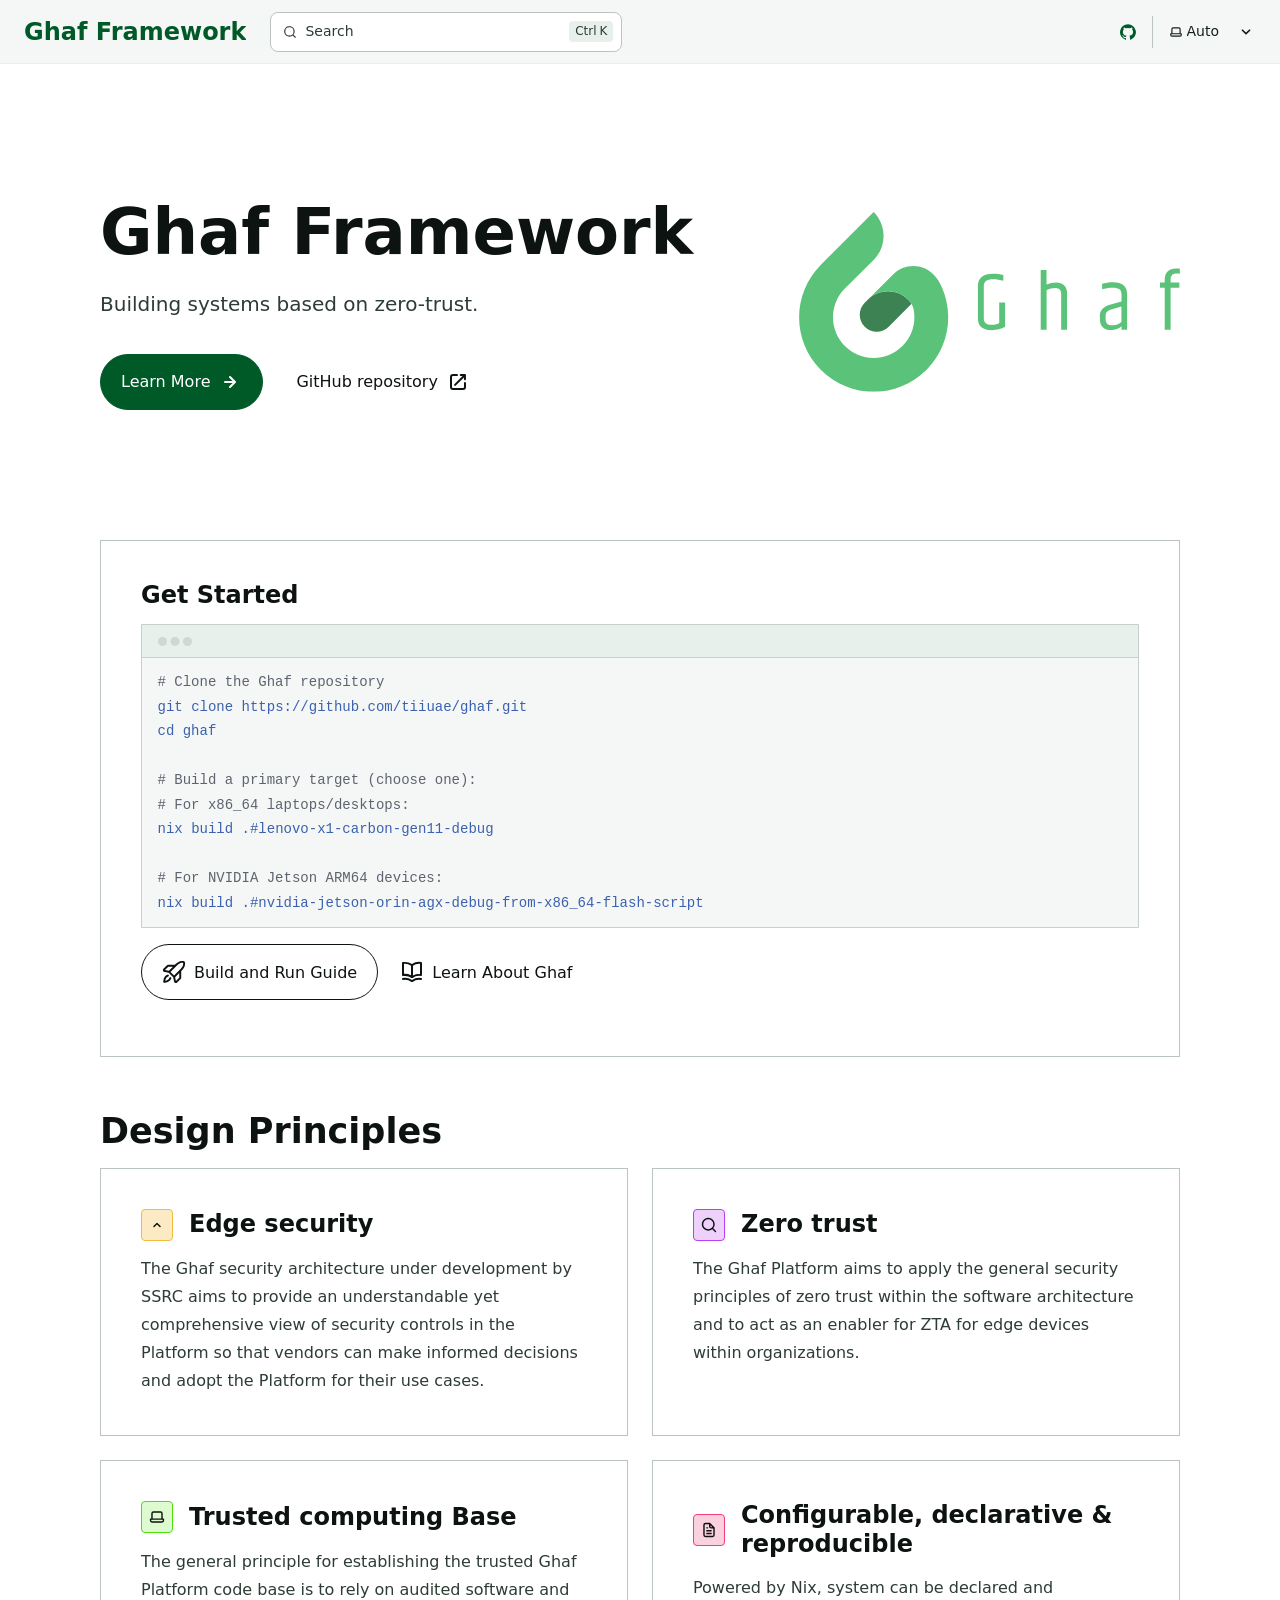
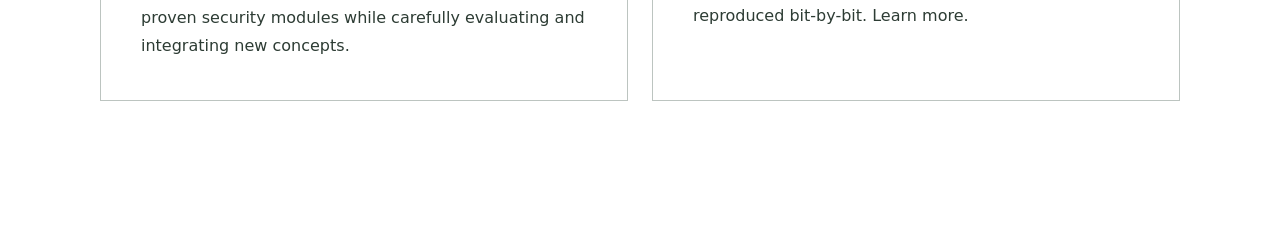
==== commit 067b75d7: "deploy: 701acbf73bf3d0c0e6c9af1b4ef26a5234807017" ====
--- a/index.html
+++ b/index.html
@@ -1,4 +1,4 @@
-<!DOCTYPE html><html lang="en" dir="ltr" data-theme="dark" data-has-hero class="astro-bguv2lll"> <head><meta charset="utf-8"/><meta name="viewport" content="width=device-width, initial-scale=1"/><title>Ghaf Framework | Ghaf Framework</title><link rel="canonical" href="https://ghaf.tii.ae/"/><link rel="sitemap" href="/sitemap-index.xml"/><link rel="shortcut icon" href="/favicon.svg" type="image/svg+xml"/><meta name="generator" content="Astro v5.13.7"/><meta name="generator" content="Starlight v0.35.3"/><meta property="og:title" content="Ghaf Framework"/><meta property="og:type" content="article"/><meta property="og:url" content="https://ghaf.tii.ae/"/><meta property="og:locale" content="en"/><meta property="og:description" content="Building systems based on zero-trust"/><meta property="og:site_name" content="Ghaf Framework"/><meta name="twitter:card" content="summary_large_image"/><meta name="description" content="Building systems based on zero-trust"/><script>
+<!DOCTYPE html><html lang="en" dir="ltr" data-theme="dark" data-has-hero class="astro-bguv2lll"> <head><meta charset="utf-8"/><meta name="viewport" content="width=device-width, initial-scale=1"/><title>Ghaf Framework | Ghaf Framework</title><link rel="canonical" href="https://ghaf.tii.ae/"/><link rel="sitemap" href="/sitemap-index.xml"/><link rel="shortcut icon" href="/favicon.svg" type="image/svg+xml"/><meta name="generator" content="Astro v5.16.4"/><meta name="generator" content="Starlight v0.37.0"/><meta property="og:title" content="Ghaf Framework"/><meta property="og:type" content="article"/><meta property="og:url" content="https://ghaf.tii.ae/"/><meta property="og:locale" content="en"/><meta property="og:description" content="Building systems based on zero-trust"/><meta property="og:site_name" content="Ghaf Framework"/><meta name="twitter:card" content="summary_large_image"/><meta name="description" content="Building systems based on zero-trust"/><script>
 	window.StarlightThemeProvider = (() => {
 		const storedTheme =
 			typeof localStorage !== 'undefined' && localStorage.getItem('starlight-theme');
@@ -24,16 +24,16 @@
 			},
 		};
 	})();
-</script><template id="theme-icons"><svg aria-hidden="true" class="light astro-c6vsoqas" width="16" height="16" viewBox="0 0 24 24" fill="currentColor" style="--sl-icon-size: 1em;"><path d="M5 12a1 1 0 0 0-1-1H3a1 1 0 0 0 0 2h1a1 1 0 0 0 1-1Zm.64 5-.71.71a1 1 0 0 0 0 1.41 1 1 0 0 0 1.41 0l.71-.71A1 1 0 0 0 5.64 17ZM12 5a1 1 0 0 0 1-1V3a1 1 0 0 0-2 0v1a1 1 0 0 0 1 1Zm5.66 2.34a1 1 0 0 0 .7-.29l.71-.71a1 1 0 1 0-1.41-1.41l-.66.71a1 1 0 0 0 0 1.41 1 1 0 0 0 .66.29Zm-12-.29a1 1 0 0 0 1.41 0 1 1 0 0 0 0-1.41l-.71-.71a1.004 1.004 0 1 0-1.43 1.41l.73.71ZM21 11h-1a1 1 0 0 0 0 2h1a1 1 0 0 0 0-2Zm-2.64 6A1 1 0 0 0 17 18.36l.71.71a1 1 0 0 0 1.41 0 1 1 0 0 0 0-1.41l-.76-.66ZM12 6.5a5.5 5.5 0 1 0 5.5 5.5A5.51 5.51 0 0 0 12 6.5Zm0 9a3.5 3.5 0 1 1 0-7 3.5 3.5 0 0 1 0 7Zm0 3.5a1 1 0 0 0-1 1v1a1 1 0 0 0 2 0v-1a1 1 0 0 0-1-1Z"/></svg><svg aria-hidden="true" class="dark astro-c6vsoqas" width="16" height="16" viewBox="0 0 24 24" fill="currentColor" style="--sl-icon-size: 1em;"><path d="M21.64 13a1 1 0 0 0-1.05-.14 8.049 8.049 0 0 1-3.37.73 8.15 8.15 0 0 1-8.14-8.1 8.59 8.59 0 0 1 .25-2A1 1 0 0 0 8 2.36a10.14 10.14 0 1 0 14 11.69 1 1 0 0 0-.36-1.05Zm-9.5 6.69A8.14 8.14 0 0 1 7.08 5.22v.27a10.15 10.15 0 0 0 10.14 10.14 9.784 9.784 0 0 0 2.1-.22 8.11 8.11 0 0 1-7.18 4.32v-.04Z"/></svg><svg aria-hidden="true" class="auto astro-c6vsoqas" width="16" height="16" viewBox="0 0 24 24" fill="currentColor" style="--sl-icon-size: 1em;"><path d="M21 14h-1V7a3 3 0 0 0-3-3H7a3 3 0 0 0-3 3v7H3a1 1 0 0 0-1 1v2a3 3 0 0 0 3 3h14a3 3 0 0 0 3-3v-2a1 1 0 0 0-1-1ZM6 7a1 1 0 0 1 1-1h10a1 1 0 0 1 1 1v7H6V7Zm14 10a1 1 0 0 1-1 1H5a1 1 0 0 1-1-1v-1h16v1Z"/></svg></template><link rel="stylesheet" href="/_astro/print.DNXP8c50.css" media="print"><link rel="stylesheet" href="/_astro/index.C6tdBWwG.css">
+</script><template id="theme-icons"><svg aria-hidden="true" class="light astro-c6vsoqas" width="16" height="16" viewBox="0 0 24 24" fill="currentColor" style="--sl-icon-size: 1em;"><path d="M5 12a1 1 0 0 0-1-1H3a1 1 0 0 0 0 2h1a1 1 0 0 0 1-1Zm.64 5-.71.71a1 1 0 0 0 0 1.41 1 1 0 0 0 1.41 0l.71-.71A1 1 0 0 0 5.64 17ZM12 5a1 1 0 0 0 1-1V3a1 1 0 0 0-2 0v1a1 1 0 0 0 1 1Zm5.66 2.34a1 1 0 0 0 .7-.29l.71-.71a1 1 0 1 0-1.41-1.41l-.66.71a1 1 0 0 0 0 1.41 1 1 0 0 0 .66.29Zm-12-.29a1 1 0 0 0 1.41 0 1 1 0 0 0 0-1.41l-.71-.71a1.004 1.004 0 1 0-1.43 1.41l.73.71ZM21 11h-1a1 1 0 0 0 0 2h1a1 1 0 0 0 0-2Zm-2.64 6A1 1 0 0 0 17 18.36l.71.71a1 1 0 0 0 1.41 0 1 1 0 0 0 0-1.41l-.76-.66ZM12 6.5a5.5 5.5 0 1 0 5.5 5.5A5.51 5.51 0 0 0 12 6.5Zm0 9a3.5 3.5 0 1 1 0-7 3.5 3.5 0 0 1 0 7Zm0 3.5a1 1 0 0 0-1 1v1a1 1 0 0 0 2 0v-1a1 1 0 0 0-1-1Z"/></svg><svg aria-hidden="true" class="dark astro-c6vsoqas" width="16" height="16" viewBox="0 0 24 24" fill="currentColor" style="--sl-icon-size: 1em;"><path d="M21.64 13a1 1 0 0 0-1.05-.14 8.049 8.049 0 0 1-3.37.73 8.15 8.15 0 0 1-8.14-8.1 8.59 8.59 0 0 1 .25-2A1 1 0 0 0 8 2.36a10.14 10.14 0 1 0 14 11.69 1 1 0 0 0-.36-1.05Zm-9.5 6.69A8.14 8.14 0 0 1 7.08 5.22v.27a10.15 10.15 0 0 0 10.14 10.14 9.784 9.784 0 0 0 2.1-.22 8.11 8.11 0 0 1-7.18 4.32v-.04Z"/></svg><svg aria-hidden="true" class="auto astro-c6vsoqas" width="16" height="16" viewBox="0 0 24 24" fill="currentColor" style="--sl-icon-size: 1em;"><path d="M21 14h-1V7a3 3 0 0 0-3-3H7a3 3 0 0 0-3 3v7H3a1 1 0 0 0-1 1v2a3 3 0 0 0 3 3h14a3 3 0 0 0 3-3v-2a1 1 0 0 0-1-1ZM6 7a1 1 0 0 1 1-1h10a1 1 0 0 1 1 1v7H6V7Zm14 10a1 1 0 0 1-1 1H5a1 1 0 0 1-1-1v-1h16v1Z"/></svg></template><link rel="stylesheet" href="/_astro/print.DNXP8c50.css" media="print"><link rel="stylesheet" href="/_astro/index.Ccu-WvHk.css">
 <style>@layer starlight.components{:root{--sl-badge-default-border: var(--sl-color-accent);--sl-badge-default-bg: var(--sl-color-accent-low);--sl-badge-default-text: #fff;--sl-badge-note-border: var(--sl-color-blue);--sl-badge-note-bg: var(--sl-color-blue-low);--sl-badge-note-text: #fff;--sl-badge-danger-border: var(--sl-color-red);--sl-badge-danger-bg: var(--sl-color-red-low);--sl-badge-danger-text: #fff;--sl-badge-success-border: var(--sl-color-green);--sl-badge-success-bg: var(--sl-color-green-low);--sl-badge-success-text: #fff;--sl-badge-caution-border: var(--sl-color-orange);--sl-badge-caution-bg: var(--sl-color-orange-low);--sl-badge-caution-text: #fff;--sl-badge-tip-border: var(--sl-color-purple);--sl-badge-tip-bg: var(--sl-color-purple-low);--sl-badge-tip-text: #fff}[data-theme=light]:root{--sl-badge-default-bg: var(--sl-color-accent-high);--sl-badge-note-bg: var(--sl-color-blue-high);--sl-badge-danger-bg: var(--sl-color-red-high);--sl-badge-success-bg: var(--sl-color-green-high);--sl-badge-caution-bg: var(--sl-color-orange-high);--sl-badge-tip-bg: var(--sl-color-purple-high)}.sl-badge:where(.astro-avdet4wd){display:inline-block;border:1px solid var(--sl-color-border-badge);border-radius:.25rem;font-family:var(--sl-font-system-mono);line-height:normal;color:var(--sl-color-text-badge);background-color:var(--sl-color-bg-badge);overflow-wrap:anywhere}.sidebar-content .sl-badge:where(.astro-avdet4wd){line-height:1;font-size:var(--sl-text-xs);padding:.125rem .375rem}.sidebar-content a[aria-current=page]>.sl-badge:where(.astro-avdet4wd){--sl-color-bg-badge: transparent;--sl-color-border-badge: currentColor;color:inherit}.default:where(.astro-avdet4wd){--sl-color-bg-badge: var(--sl-badge-default-bg);--sl-color-border-badge: var(--sl-badge-default-border);--sl-color-text-badge: var(--sl-badge-default-text)}.note:where(.astro-avdet4wd){--sl-color-bg-badge: var(--sl-badge-note-bg);--sl-color-border-badge: var(--sl-badge-note-border);--sl-color-text-badge: var(--sl-badge-note-text)}.danger:where(.astro-avdet4wd){--sl-color-bg-badge: var(--sl-badge-danger-bg);--sl-color-border-badge: var(--sl-badge-danger-border);--sl-color-text-badge: var(--sl-badge-danger-text)}.success:where(.astro-avdet4wd){--sl-color-bg-badge: var(--sl-badge-success-bg);--sl-color-border-badge: var(--sl-badge-success-border);--sl-color-text-badge: var(--sl-badge-success-text)}.tip:where(.astro-avdet4wd){--sl-color-bg-badge: var(--sl-badge-tip-bg);--sl-color-border-badge: var(--sl-badge-tip-border);--sl-color-text-badge: var(--sl-badge-tip-text)}.caution:where(.astro-avdet4wd){--sl-color-bg-badge: var(--sl-badge-caution-bg);--sl-color-border-badge: var(--sl-badge-caution-border);--sl-color-text-badge: var(--sl-badge-caution-text)}.small:where(.astro-avdet4wd){font-size:var(--sl-text-xs);padding:.125rem .25rem}.medium:where(.astro-avdet4wd){font-size:var(--sl-text-sm);padding:.175rem .35rem}.large:where(.astro-avdet4wd){font-size:var(--sl-text-base);padding:.225rem .45rem}.sl-markdown-content :is(h1,h2,h3,h4,h5,h6) .sl-badge:where(.astro-avdet4wd){vertical-align:middle}}
-@layer starlight.components{.card-grid:where(.astro-zntqmydn){display:grid;grid-template-columns:100%;gap:1rem}.card-grid:where(.astro-zntqmydn)>*{margin-top:0!important}@media (min-width: 50rem){.card-grid:where(.astro-zntqmydn){grid-template-columns:1fr 1fr;gap:1.5rem}.stagger:where(.astro-zntqmydn){--stagger-height: 5rem;padding-bottom:var(--stagger-height)}.stagger:where(.astro-zntqmydn)>*:nth-child(2n){transform:translateY(var(--stagger-height))}}}
+@layer starlight.components{.card-grid:where(.astro-zntqmydn){display:grid;grid-template-columns:100%;gap:1rem}.card-grid:where(.astro-zntqmydn)>*{margin-top:0!important}@media(min-width:50rem){.card-grid:where(.astro-zntqmydn){grid-template-columns:1fr 1fr;gap:1.5rem}.stagger:where(.astro-zntqmydn){--stagger-height: 5rem;padding-bottom:var(--stagger-height)}.stagger:where(.astro-zntqmydn)>*:nth-child(2n){transform:translateY(var(--stagger-height))}}}
 @layer starlight.components{.card:where(.astro-v5tidmuc){--sl-card-border: var(--sl-color-purple);--sl-card-bg: var(--sl-color-purple-low);border:1px solid var(--sl-color-gray-5);background-color:var(--sl-color-black);padding:clamp(1rem,calc(.125rem + 3vw),2.5rem);flex-direction:column;gap:clamp(.5rem,calc(.125rem + 1vw),1rem)}.card:where(.astro-v5tidmuc):nth-child(4n+1){--sl-card-border: var(--sl-color-orange);--sl-card-bg: var(--sl-color-orange-low)}.card:where(.astro-v5tidmuc):nth-child(4n+3){--sl-card-border: var(--sl-color-green);--sl-card-bg: var(--sl-color-green-low)}.card:where(.astro-v5tidmuc):nth-child(4n+4){--sl-card-border: var(--sl-color-red);--sl-card-bg: var(--sl-color-red-low)}.card:where(.astro-v5tidmuc):nth-child(4n+5){--sl-card-border: var(--sl-color-blue);--sl-card-bg: var(--sl-color-blue-low)}.title:where(.astro-v5tidmuc){font-weight:600;font-size:var(--sl-text-h4);color:var(--sl-color-white);line-height:var(--sl-line-height-headings);gap:1rem;align-items:center}.card:where(.astro-v5tidmuc) .icon:where(.astro-v5tidmuc){border:1px solid var(--sl-card-border);background-color:var(--sl-card-bg);padding:.2em;border-radius:.25rem;flex-shrink:0}.card:where(.astro-v5tidmuc) .body:where(.astro-v5tidmuc){margin:0;font-size:clamp(var(--sl-text-sm),calc(.5rem + 1vw),var(--sl-text-body))}}
 @layer starlight.components{svg:where(.astro-c6vsoqas){color:var(--sl-icon-color);font-size:var(--sl-icon-size, 1em);width:1em;height:1em}}
-@layer starlight.components{starlight-tabs:where(.astro-esqgolmp){display:block}.tablist-wrapper:where(.astro-esqgolmp){overflow-x:auto}:where(.astro-esqgolmp)[role=tablist]{display:flex;list-style:none;border-bottom:2px solid var(--sl-color-gray-5);padding:0}.tab:where(.astro-esqgolmp){margin-bottom:-2px}.tab:where(.astro-esqgolmp)>:where(.astro-esqgolmp)[role=tab]{display:flex;align-items:center;gap:.5rem;padding:0 1.25rem;text-decoration:none;border-bottom:2px solid var(--sl-color-gray-5);color:var(--sl-color-gray-3);outline-offset:var(--sl-outline-offset-inside);overflow-wrap:initial}.tab:where(.astro-esqgolmp) :where(.astro-esqgolmp)[role=tab][aria-selected=true]{color:var(--sl-color-white);border-color:var(--sl-color-text-accent);font-weight:600}.tablist-wrapper:where(.astro-esqgolmp)~[role=tabpanel]{margin-top:1rem}}
+@layer starlight.components{starlight-tabs:where(.astro-esqgolmp){display:block}.tablist-wrapper:where(.astro-esqgolmp){overflow-x:auto}:where(.astro-esqgolmp)[role=tablist]{display:flex;list-style:none;border-bottom:2px solid var(--sl-color-gray-5);padding:0}.tab:where(.astro-esqgolmp){display:flex}.tab:where(.astro-esqgolmp)>:where(.astro-esqgolmp)[role=tab]{--sl-tab-color-border: var(--sl-color-gray-5);display:flex;align-items:center;gap:.5rem;line-height:var(--sl-line-height-headings);padding:.275rem 1.25rem;text-decoration:none;box-shadow:0 2px 0 var(--sl-tab-color-border);color:var(--sl-color-gray-3);outline-offset:var(--sl-outline-offset-inside);overflow-wrap:initial}.tab:where(.astro-esqgolmp) :where(.astro-esqgolmp)[role=tab][aria-selected=true]{--sl-tab-color-border: var(--sl-color-text-accent);color:var(--sl-color-white);font-weight:600}.tablist-wrapper:where(.astro-esqgolmp)~[role=tabpanel]{margin-top:1rem}}
 @layer starlight.components{.sl-steps{--bullet-size: calc(var(--sl-line-height) * 1rem);--bullet-margin: .375rem;list-style:none;counter-reset:steps-counter var(--sl-steps-start, 0);padding-inline-start:0}.sl-steps>li{counter-increment:steps-counter;position:relative;padding-inline-start:calc(var(--bullet-size) + 1rem);padding-bottom:1px;min-height:calc(var(--bullet-size) + var(--bullet-margin))}.sl-steps>li+li{margin-top:0}.sl-steps>li:before{content:counter(steps-counter);position:absolute;top:0;inset-inline-start:0;width:var(--bullet-size);height:var(--bullet-size);line-height:var(--bullet-size);font-size:var(--sl-text-xs);font-weight:600;text-align:center;color:var(--sl-color-white);background-color:var(--sl-color-gray-6);border-radius:99rem;box-shadow:inset 0 0 0 1px var(--sl-color-gray-5)}.sl-steps>li:after{--guide-width: 1px;content:"";position:absolute;top:calc(var(--bullet-size) + var(--bullet-margin));bottom:var(--bullet-margin);inset-inline-start:calc((var(--bullet-size) - var(--guide-width)) / 2);width:var(--guide-width);background-color:var(--sl-color-hairline-light)}}@layer starlight.content{.sl-steps>li>:first-child{--lh: calc(1em * var(--sl-line-height));--shift-y: calc(.5 * (var(--bullet-size) - var(--lh)));transform:translateY(var(--shift-y));margin-bottom:var(--shift-y)}.sl-steps>li>:first-child:where(h1,h2,h3,h4,h5,h6){--lh: calc(1em * var(--sl-line-height-headings))}@supports (--prop: 1lh){.sl-steps>li>:first-child{--lh: 1lh}}}
-@layer starlight.components{starlight-file-tree:where(.astro-p67cqifm){--x-space: 1.5rem;--y-space: .125rem;--y-pad: 0;display:block;border:1px solid var(--sl-color-gray-5);padding:1rem;background-color:var(--sl-color-gray-6);font-size:var(--sl-text-xs);font-family:var(--__sl-font-mono);overflow-x:auto}starlight-file-tree:where(.astro-p67cqifm) .directory>details{border:0;padding:0;padding-inline-start:var(--x-space);background:transparent}starlight-file-tree:where(.astro-p67cqifm) .directory>details>summary{margin-inline-start:calc(-1 * var(--x-space));border:0;padding:var(--y-pad) .625rem;font-weight:400;color:var(--sl-color-white);max-width:100%}starlight-file-tree:where(.astro-p67cqifm) .directory>details>summary::marker,starlight-file-tree:where(.astro-p67cqifm) .directory>details>summary::-webkit-details-marker{color:var(--sl-color-gray-3)}starlight-file-tree:where(.astro-p67cqifm) .directory>details>summary:hover,starlight-file-tree:where(.astro-p67cqifm) .directory>details>summary:hover .tree-icon{cursor:pointer;color:var(--sl-color-text-accent);fill:currentColor}starlight-file-tree:where(.astro-p67cqifm) .directory>details>summary:hover~ul{border-color:var(--sl-color-gray-4)}starlight-file-tree:where(.astro-p67cqifm) .directory>details>summary:hover .highlight .tree-icon{color:var(--sl-color-text-invert);fill:currentColor}starlight-file-tree:where(.astro-p67cqifm) ul{margin-inline-start:.5rem;border-inline-start:1px solid var(--sl-color-gray-5);padding:0;padding-inline-start:.125rem;list-style:none}starlight-file-tree:where(.astro-p67cqifm)>ul{margin:0;border:0;padding:0}starlight-file-tree:where(.astro-p67cqifm) li{margin:var(--y-space) 0;padding:var(--y-pad) 0}starlight-file-tree:where(.astro-p67cqifm) .file{margin-inline-start:calc(var(--x-space) - .125rem);color:var(--sl-color-white)}starlight-file-tree:where(.astro-p67cqifm) .tree-entry{display:inline-flex;align-items:flex-start;flex-wrap:wrap;max-width:calc(100% - 1rem)}@media (min-width: 30em){starlight-file-tree:where(.astro-p67cqifm) .tree-entry{flex-wrap:nowrap}}starlight-file-tree:where(.astro-p67cqifm) .tree-entry>:first-child{flex-shrink:0}starlight-file-tree:where(.astro-p67cqifm) .empty{color:var(--sl-color-gray-3);padding-inline-start:.375rem}starlight-file-tree:where(.astro-p67cqifm) .comment{color:var(--sl-color-gray-3);padding-inline-start:1.625rem;max-width:24rem;min-width:12rem}starlight-file-tree:where(.astro-p67cqifm) .highlight{display:inline-block;border-radius:.25rem;padding-inline-end:.5rem;color:var(--sl-color-text-invert);background-color:var(--sl-color-text-accent)}starlight-file-tree:where(.astro-p67cqifm) svg{display:inline;fill:var(--sl-color-gray-3);vertical-align:middle;margin-inline:.25rem .375rem;width:.875rem;height:.875rem}starlight-file-tree:where(.astro-p67cqifm) .highlight svg.tree-icon{fill:currentColor}}
-@layer starlight.components{.sl-link-button:where(.astro-xwgiixxa){align-items:center;border:1px solid transparent;border-radius:999rem;display:inline-flex;font-size:var(--sl-text-sm);gap:.5em;line-height:1.1875;outline-offset:.25rem;padding:.4375rem 1.125rem;text-decoration:none}.sl-link-button:where(.astro-xwgiixxa).primary{background:var(--sl-color-text-accent);border-color:var(--sl-color-text-accent);color:var(--sl-color-black)}.sl-link-button:where(.astro-xwgiixxa).primary:hover{color:var(--sl-color-black)}.sl-link-button:where(.astro-xwgiixxa).secondary{border-color:inherit;color:var(--sl-color-white)}.sl-link-button:where(.astro-xwgiixxa).minimal{color:var(--sl-color-white);padding-inline:0}.sl-link-button:where(.astro-xwgiixxa) svg{flex-shrink:0}@media (min-width: 50rem){.sl-link-button:where(.astro-xwgiixxa){font-size:var(--sl-text-base);padding:.9375rem 1.25rem}}.sl-markdown-content .sl-link-button:where(.astro-xwgiixxa){margin-inline-end:1rem}.sl-markdown-content .sl-link-button:where(.astro-xwgiixxa):not(:where(p *)){margin-block:1rem}}
-</style><script type="module" src="/_astro/page.7qqag-5g.js"></script></head> <body class="astro-bguv2lll"> <a href="#_top" class="astro-7q3lir66">Skip to content</a>  <div class="page sl-flex astro-vrdttmbt"> <header class="header astro-vrdttmbt"><div class="header astro-kmkmnagf"> <div class="title-wrapper sl-flex astro-kmkmnagf"> <a href="/" class="site-title sl-flex astro-m46x6ez3">  <span class="astro-m46x6ez3" translate="no"> Ghaf Framework </span> </a>  </div> <div class="sl-flex print:hidden astro-kmkmnagf"> <site-search class="astro-kmkmnagf astro-v37mnknz" data-translations="{&#34;placeholder&#34;:&#34;Search&#34;}"> <button data-open-modal disabled aria-label="Search" aria-keyshortcuts="Control+K" class="astro-v37mnknz"> <svg aria-hidden="true" class="astro-v37mnknz astro-c6vsoqas" width="16" height="16" viewBox="0 0 24 24" fill="currentColor" style="--sl-icon-size: 1em;"><path d="M21.71 20.29 18 16.61A9 9 0 1 0 16.61 18l3.68 3.68a.999.999 0 0 0 1.42 0 1 1 0 0 0 0-1.39ZM11 18a7 7 0 1 1 0-14 7 7 0 0 1 0 14Z"/></svg> <span class="sl-hidden md:sl-block astro-v37mnknz" aria-hidden="true">Search</span> <kbd class="sl-hidden md:sl-flex astro-v37mnknz" style="display: none;"> <kbd class="astro-v37mnknz">Ctrl</kbd><kbd class="astro-v37mnknz">K</kbd> </kbd> </button> <dialog style="padding:0" aria-label="Search" class="astro-v37mnknz"> <div class="dialog-frame sl-flex astro-v37mnknz">  <button data-close-modal class="sl-flex md:sl-hidden astro-v37mnknz"> Cancel </button> <div class="search-container astro-v37mnknz"> <div id="starlight__search" class="astro-v37mnknz"></div> </div> </div> </dialog> </site-search>  <script>
+@layer starlight.components{starlight-file-tree:where(.astro-p67cqifm){--x-space: 1.5rem;--y-space: .125rem;--y-pad: 0;display:block;border:1px solid var(--sl-color-gray-5);padding:1rem;background-color:var(--sl-color-gray-6);font-size:var(--sl-text-xs);font-family:var(--__sl-font-mono);overflow-x:auto}starlight-file-tree:where(.astro-p67cqifm) .directory>details{border:0;padding:0;padding-inline-start:var(--x-space);background:transparent}starlight-file-tree:where(.astro-p67cqifm) .directory>details>summary{margin-inline-start:calc(-1 * var(--x-space));border:0;padding:var(--y-pad) .625rem;font-weight:400;color:var(--sl-color-white);max-width:100%}starlight-file-tree:where(.astro-p67cqifm) .directory>details>summary::marker,starlight-file-tree:where(.astro-p67cqifm) .directory>details>summary::-webkit-details-marker{color:var(--sl-color-gray-3)}starlight-file-tree:where(.astro-p67cqifm) .directory>details>summary:hover,starlight-file-tree:where(.astro-p67cqifm) .directory>details>summary:hover .tree-icon{cursor:pointer;color:var(--sl-color-text-accent);fill:currentColor}starlight-file-tree:where(.astro-p67cqifm) .directory>details>summary:hover~ul{border-color:var(--sl-color-gray-4)}starlight-file-tree:where(.astro-p67cqifm) .directory>details>summary:hover .highlight .tree-icon{color:var(--sl-color-text-invert);fill:currentColor}starlight-file-tree:where(.astro-p67cqifm) ul{margin-inline-start:.5rem;border-inline-start:1px solid var(--sl-color-gray-5);padding:0;padding-inline-start:.125rem;list-style:none}starlight-file-tree:where(.astro-p67cqifm)>ul{margin:0;border:0;padding:0}starlight-file-tree:where(.astro-p67cqifm) li{margin:var(--y-space) 0;padding:var(--y-pad) 0}starlight-file-tree:where(.astro-p67cqifm) .file{margin-inline-start:calc(var(--x-space) - .125rem);color:var(--sl-color-white)}starlight-file-tree:where(.astro-p67cqifm) .tree-entry{display:inline-flex;align-items:flex-start;flex-wrap:wrap;max-width:calc(100% - 1rem)}@media(min-width:30em){starlight-file-tree:where(.astro-p67cqifm) .tree-entry{flex-wrap:nowrap}}starlight-file-tree:where(.astro-p67cqifm) .tree-entry>:first-child{flex-shrink:0}starlight-file-tree:where(.astro-p67cqifm) .empty{color:var(--sl-color-gray-3);padding-inline-start:.375rem}starlight-file-tree:where(.astro-p67cqifm) .comment{color:var(--sl-color-gray-3);padding-inline-start:1.625rem;max-width:24rem;min-width:12rem}starlight-file-tree:where(.astro-p67cqifm) .highlight{display:inline-block;border-radius:.25rem;padding-inline-end:.5rem;color:var(--sl-color-text-invert);background-color:var(--sl-color-text-accent)}starlight-file-tree:where(.astro-p67cqifm) svg{display:inline;fill:var(--sl-color-gray-3);vertical-align:middle;margin-inline:.25rem .375rem;width:.875rem;height:.875rem}starlight-file-tree:where(.astro-p67cqifm) .highlight svg.tree-icon{fill:currentColor}}
+@layer starlight.components{.sl-link-button:where(.astro-xwgiixxa){align-items:center;border:1px solid transparent;border-radius:999rem;display:inline-flex;font-size:var(--sl-text-sm);gap:.5em;line-height:1.1875;outline-offset:.25rem;padding:.4375rem 1.125rem;text-decoration:none}.sl-link-button:where(.astro-xwgiixxa).primary{background:var(--sl-color-text-accent);border-color:var(--sl-color-text-accent);color:var(--sl-color-black)}.sl-link-button:where(.astro-xwgiixxa).primary:hover{color:var(--sl-color-black)}.sl-link-button:where(.astro-xwgiixxa).secondary{border-color:inherit;color:var(--sl-color-white)}.sl-link-button:where(.astro-xwgiixxa).minimal{color:var(--sl-color-white);padding-inline:0}.sl-link-button:where(.astro-xwgiixxa) svg{flex-shrink:0}@media(min-width:50rem){.sl-link-button:where(.astro-xwgiixxa){font-size:var(--sl-text-base);padding:.9375rem 1.25rem}}.sl-markdown-content .sl-link-button:where(.astro-xwgiixxa){margin-inline-end:1rem}.sl-markdown-content .sl-link-button:where(.astro-xwgiixxa):not(:where(p *)){margin-block:1rem}}
+</style><script type="module" src="/_astro/page.B1D-nYk3.js"></script></head> <body class="astro-bguv2lll"> <a href="#_top" class="astro-7q3lir66">Skip to content</a>  <div class="page sl-flex astro-vrdttmbt"> <header class="header astro-vrdttmbt"><div class="header astro-kmkmnagf"> <div class="title-wrapper sl-flex astro-kmkmnagf"> <a href="/" class="site-title sl-flex astro-m46x6ez3">  <span class="astro-m46x6ez3" translate="no"> Ghaf Framework </span> </a>  </div> <div class="sl-flex print:hidden astro-kmkmnagf"> <site-search class="astro-kmkmnagf astro-v37mnknz" data-translations="{&#34;placeholder&#34;:&#34;Search&#34;}"> <button data-open-modal disabled aria-label="Search" aria-keyshortcuts="Control+K" class="astro-v37mnknz"> <svg aria-hidden="true" class="astro-v37mnknz astro-c6vsoqas" width="16" height="16" viewBox="0 0 24 24" fill="currentColor" style="--sl-icon-size: 1em;"><path d="M21.71 20.29 18 16.61A9 9 0 1 0 16.61 18l3.68 3.68a.999.999 0 0 0 1.42 0 1 1 0 0 0 0-1.39ZM11 18a7 7 0 1 1 0-14 7 7 0 0 1 0 14Z"/></svg> <span class="sl-hidden md:sl-block astro-v37mnknz" aria-hidden="true">Search</span> <kbd class="sl-hidden md:sl-flex astro-v37mnknz" style="display: none;"> <kbd class="astro-v37mnknz">Ctrl</kbd><kbd class="astro-v37mnknz">K</kbd> </kbd> </button> <dialog style="padding:0" aria-label="Search" class="astro-v37mnknz"> <div class="dialog-frame sl-flex astro-v37mnknz">  <button data-close-modal class="sl-flex md:sl-hidden astro-v37mnknz"> Cancel </button> <div class="search-container astro-v37mnknz"> <div id="starlight__search" class="astro-v37mnknz"></div> </div> </div> </dialog> </site-search>  <script>
 	(() => {
 		const openBtn = document.querySelector('button[data-open-modal]');
 		const shortcut = openBtn?.querySelector('kbd');
@@ -47,7 +47,9 @@
 	})();
 </script> <script type="module" src="/_astro/Search.astro_astro_type_script_index_0_lang.cjYDvRdi.js"></script>   </div> <div class="sl-hidden md:sl-flex print:hidden right-group astro-kmkmnagf"> <div class="sl-flex social-icons astro-kmkmnagf"> <a href="https://github.com/tiiuae/ghaf" rel="me" class="sl-flex astro-wy4te6ga"><span class="sr-only astro-wy4te6ga">GitHub</span><svg aria-hidden="true" class="astro-wy4te6ga astro-c6vsoqas" width="16" height="16" viewBox="0 0 24 24" fill="currentColor" style="--sl-icon-size: 1em;"><path d="M12 .3a12 12 0 0 0-3.8 23.38c.6.12.83-.26.83-.57L9 21.07c-3.34.72-4.04-1.61-4.04-1.61-.55-1.39-1.34-1.76-1.34-1.76-1.08-.74.09-.73.09-.73 1.2.09 1.83 1.24 1.83 1.24 1.08 1.83 2.81 1.3 3.5 1 .1-.78.42-1.31.76-1.61-2.67-.3-5.47-1.33-5.47-5.93 0-1.31.47-2.38 1.24-3.22-.14-.3-.54-1.52.1-3.18 0 0 1-.32 3.3 1.23a11.5 11.5 0 0 1 6 0c2.28-1.55 3.29-1.23 3.29-1.23.64 1.66.24 2.88.12 3.18a4.65 4.65 0 0 1 1.23 3.22c0 4.61-2.8 5.63-5.48 5.92.42.36.81 1.1.81 2.22l-.01 3.29c0 .31.2.69.82.57A12 12 0 0 0 12 .3Z"/></svg></a> </div> <starlight-theme-select>  <label style="--sl-select-width: 6.25em" class="astro-4yphtoen"> <span class="sr-only astro-4yphtoen">Select theme</span> <svg aria-hidden="true" class="icon label-icon astro-4yphtoen astro-c6vsoqas" width="16" height="16" viewBox="0 0 24 24" fill="currentColor" style="--sl-icon-size: 1em;"><path d="M21 14h-1V7a3 3 0 0 0-3-3H7a3 3 0 0 0-3 3v7H3a1 1 0 0 0-1 1v2a3 3 0 0 0 3 3h14a3 3 0 0 0 3-3v-2a1 1 0 0 0-1-1ZM6 7a1 1 0 0 1 1-1h10a1 1 0 0 1 1 1v7H6V7Zm14 10a1 1 0 0 1-1 1H5a1 1 0 0 1-1-1v-1h16v1Z"/></svg> <select autocomplete="off" class="astro-4yphtoen"> <option value="dark" class="astro-4yphtoen">Dark</option><option value="light" class="astro-4yphtoen">Light</option><option value="auto" selected class="astro-4yphtoen">Auto</option> </select> <svg aria-hidden="true" class="icon caret astro-4yphtoen astro-c6vsoqas" width="16" height="16" viewBox="0 0 24 24" fill="currentColor" style="--sl-icon-size: 1em;"><path d="M17 9.17a1 1 0 0 0-1.41 0L12 12.71 8.46 9.17a1 1 0 1 0-1.41 1.42l4.24 4.24a1.002 1.002 0 0 0 1.42 0L17 10.59a1.002 1.002 0 0 0 0-1.42Z"/></svg> </label>  </starlight-theme-select>  <script>
 	StarlightThemeProvider.updatePickers();
-</script> <script type="module">const r="starlight-theme",o=e=>e==="auto"||e==="dark"||e==="light"?e:"auto",c=()=>o(typeof localStorage<"u"&&localStorage.getItem(r));function n(e){typeof localStorage<"u"&&localStorage.setItem(r,e==="light"||e==="dark"?e:"")}const l=()=>matchMedia("(prefers-color-scheme: light)").matches?"light":"dark";function t(e){StarlightThemeProvider.updatePickers(e),document.documentElement.dataset.theme=e==="auto"?l():e,n(e)}matchMedia("(prefers-color-scheme: light)").addEventListener("change",()=>{c()==="auto"&&t("auto")});class s extends HTMLElement{constructor(){super(),t(c()),this.querySelector("select")?.addEventListener("change",a=>{a.currentTarget instanceof HTMLSelectElement&&t(o(a.currentTarget.value))})}}customElements.define("starlight-theme-select",s);</script> <script type="module">class s extends HTMLElement{constructor(){super();const e=this.querySelector("select");e&&(e.addEventListener("change",t=>{t.currentTarget instanceof HTMLSelectElement&&(window.location.pathname=t.currentTarget.value)}),window.addEventListener("pageshow",t=>{if(!t.persisted)return;const n=e.querySelector("option[selected]")?.index;n!==e.selectedIndex&&(e.selectedIndex=n??0)}))}}customElements.define("starlight-lang-select",s);</script> </div> </div> </header>  <div class="main-frame astro-vrdttmbt">  <script type="module">const a=document.getElementById("starlight__sidebar"),n=a?.querySelector("sl-sidebar-state-persist"),o="sl-sidebar-state",i=()=>{let t=[];const e=n?.dataset.hash||"";try{const s=sessionStorage.getItem(o),r=JSON.parse(s||"{}");Array.isArray(r.open)&&r.hash===e&&(t=r.open)}catch{}return{hash:e,open:t,scroll:a?.scrollTop||0}},c=t=>{try{sessionStorage.setItem(o,JSON.stringify(t))}catch{}},d=()=>c(i()),l=(t,e)=>{const s=i();s.open[e]=t,c(s)};n?.addEventListener("click",t=>{if(!(t.target instanceof Element))return;const e=t.target.closest("summary")?.closest("details");if(!e)return;const s=e.querySelector("sl-sidebar-restore"),r=parseInt(s?.dataset.index||"");isNaN(r)||l(!e.open,r)});addEventListener("visibilitychange",()=>{document.visibilityState==="hidden"&&d()});addEventListener("pageHide",d);</script> <div class="lg:sl-flex astro-67yu43on">  <div class="main-pane astro-67yu43on">  <main data-pagefind-body class="astro-bguv2lll" lang="en" dir="ltr">   <div class="content-panel astro-7nkwcw3z"> <div class="sl-container astro-7nkwcw3z"> <div class="hero astro-jbfsktt5"> <img src="/_astro/ghaf-logo.ijnqHGFb_A0IIg.svg" loading="eager" decoding="async" alt fetchpriority="auto" width="400" height="400" class="astro-jbfsktt5">   <div class="sl-flex stack astro-jbfsktt5"> <div class="sl-flex copy astro-jbfsktt5"> <h1 id="_top" data-page-title class="astro-jbfsktt5">Ghaf Framework</h1> <div class="tagline astro-jbfsktt5">Building systems based on zero-trust.</div> </div> <div class="sl-flex actions astro-jbfsktt5"> <a class="sl-link-button not-content primary astro-jbfsktt5 astro-xwgiixxa" href="/ghaf/overview/">  Learn More <svg aria-hidden="true" class="astro-xwgiixxa astro-c6vsoqas" width="16" height="16" viewBox="0 0 24 24" fill="currentColor" style="--sl-icon-size: 1.5rem;"><path d="M17.92 11.62a1.001 1.001 0 0 0-.21-.33l-5-5a1.003 1.003 0 1 0-1.42 1.42l3.3 3.29H7a1 1 0 0 0 0 2h7.59l-3.3 3.29a1.002 1.002 0 0 0 .325 1.639 1 1 0 0 0 1.095-.219l5-5a1 1 0 0 0 .21-.33 1 1 0 0 0 0-.76Z"/></svg> </a> <a class="sl-link-button not-content minimal astro-jbfsktt5 astro-xwgiixxa" href="https://github.com/tiiuae/ghaf">  GitHub repository <svg aria-hidden="true" class="astro-xwgiixxa astro-c6vsoqas" width="16" height="16" viewBox="0 0 24 24" fill="currentColor" style="--sl-icon-size: 1.5rem;"><path d="M19.33 10.18a1 1 0 0 1-.77 0 1 1 0 0 1-.62-.93l.01-1.83-8.2 8.2a1 1 0 0 1-1.41-1.42l8.2-8.2H14.7a1 1 0 0 1 0-2h4.25a1 1 0 0 1 1 1v4.25a1 1 0 0 1-.62.93Z"/><path d="M11 4a1 1 0 1 1 0 2H7a1 1 0 0 0-1 1v10a1 1 0 0 0 1 1h10a1 1 0 0 0 1-1v-4a1 1 0 1 1 2 0v4a3 3 0 0 1-3 3H7a3 3 0 0 1-3-3V7a3 3 0 0 1 3-3h4Z"/></svg> </a>  </div> </div> </div>  <div class="sl-markdown-content"> <article class="card sl-flex astro-v5tidmuc"> <p class="title sl-flex astro-v5tidmuc">  <span class="astro-v5tidmuc">Get Started</span> </p> <div class="body astro-v5tidmuc"><div class="expressive-code"><link rel="stylesheet" href="/_astro/ec.v4551.css"><script type="module" src="/_astro/ec.p1z7b.js"></script><figure class="frame is-terminal not-content"><figcaption class="header"><span class="title"></span><span class="sr-only">Terminal window</span></figcaption><pre data-language="sh"><code><div class="ec-line"><div class="code"><span style="--0:#82AAFF;--1:#3B61B0">nix</span><span style="--0:#D6DEEB;--1:#403F53"> </span><span style="--0:#ECC48D;--1:#3B61B0">flake</span><span style="--0:#D6DEEB;--1:#403F53"> </span><span style="--0:#ECC48D;--1:#3B61B0">init</span><span style="--0:#D6DEEB;--1:#403F53"> </span><span style="--0:#82AAFF;--1:#3B61B0">-t</span><span style="--0:#D6DEEB;--1:#403F53"> </span><span style="--0:#ECC48D;--1:#3B61B0">github:tiiuae/ghaf#target-boilerplate</span></div></div></code></pre><div class="copy"><button title="Copy to clipboard" data-copied="Copied!" data-code="nix flake init -t github:tiiuae/ghaf#target-boilerplate"><div></div></button></div></figure></div><a class="sl-link-button not-content secondary astro-xwgiixxa" href="/ghaf/overview/"> <svg aria-hidden="true" class="astro-xwgiixxa astro-c6vsoqas" width="16" height="16" viewBox="0 0 24 24" fill="currentColor" style="--sl-icon-size: 1.5rem;"><path d="M21.17 2.06A13.1 13.1 0 0 0 19 1.87a12.94 12.94 0 0 0-7 2.05 12.94 12.94 0 0 0-7-2 13.1 13.1 0 0 0-2.17.19 1 1 0 0 0-.83 1v12a1 1 0 0 0 1.17 1 10.9 10.9 0 0 1 8.25 1.91l.12.07h.11a.91.91 0 0 0 .7 0h.11l.12-.07A10.899 10.899 0 0 1 20.83 16 1 1 0 0 0 22 15V3a1 1 0 0 0-.83-.94ZM11 15.35a12.87 12.87 0 0 0-6-1.48H4v-10c.333-.02.667-.02 1 0a10.86 10.86 0 0 1 6 1.8v9.68Zm9-1.44h-1a12.87 12.87 0 0 0-6 1.48V5.67a10.86 10.86 0 0 1 6-1.8c.333-.02.667-.02 1 0v10.04Zm1.17 4.15a13.098 13.098 0 0 0-2.17-.19 12.94 12.94 0 0 0-7 2.05 12.94 12.94 0 0 0-7-2.05c-.727.003-1.453.066-2.17.19A1 1 0 0 0 2 19.21a1 1 0 0 0 1.17.79 10.9 10.9 0 0 1 8.25 1.91 1 1 0 0 0 1.16 0A10.9 10.9 0 0 1 20.83 20a1 1 0 0 0 1.17-.79 1 1 0 0 0-.83-1.15Z"/></svg> <p>Developer Reference</p>  </a> </div> </article> 
+</script> <script type="module">const r="starlight-theme",o=e=>e==="auto"||e==="dark"||e==="light"?e:"auto",c=()=>o(typeof localStorage<"u"&&localStorage.getItem(r));function n(e){typeof localStorage<"u"&&localStorage.setItem(r,e==="light"||e==="dark"?e:"")}const l=()=>matchMedia("(prefers-color-scheme: light)").matches?"light":"dark";function t(e){StarlightThemeProvider.updatePickers(e),document.documentElement.dataset.theme=e==="auto"?l():e,n(e)}matchMedia("(prefers-color-scheme: light)").addEventListener("change",()=>{c()==="auto"&&t("auto")});class s extends HTMLElement{constructor(){super(),t(c()),this.querySelector("select")?.addEventListener("change",a=>{a.currentTarget instanceof HTMLSelectElement&&t(o(a.currentTarget.value))})}}customElements.define("starlight-theme-select",s);</script> <script type="module">class s extends HTMLElement{constructor(){super();const e=this.querySelector("select");e&&(e.addEventListener("change",t=>{t.currentTarget instanceof HTMLSelectElement&&(window.location.pathname=t.currentTarget.value)}),window.addEventListener("pageshow",t=>{if(!t.persisted)return;const n=e.querySelector("option[selected]")?.index;n!==e.selectedIndex&&(e.selectedIndex=n??0)}))}}customElements.define("starlight-lang-select",s);</script> </div> </div> </header>  <div class="main-frame astro-vrdttmbt">  <script type="module">const a=document.getElementById("starlight__sidebar"),n=a?.querySelector("sl-sidebar-state-persist"),o="sl-sidebar-state",i=()=>{let t=[];const e=n?.dataset.hash||"";try{const s=sessionStorage.getItem(o),r=JSON.parse(s||"{}");Array.isArray(r.open)&&r.hash===e&&(t=r.open)}catch{}return{hash:e,open:t,scroll:a?.scrollTop||0}},c=t=>{try{sessionStorage.setItem(o,JSON.stringify(t))}catch{}},d=()=>c(i()),l=(t,e)=>{const s=i();s.open[e]=t,c(s)};n?.addEventListener("click",t=>{if(!(t.target instanceof Element))return;const e=t.target.closest("summary")?.closest("details");if(!e)return;const s=e.querySelector("sl-sidebar-restore"),r=parseInt(s?.dataset.index||"");isNaN(r)||l(!e.open,r)});addEventListener("visibilitychange",()=>{document.visibilityState==="hidden"&&d()});addEventListener("pageHide",d);</script> <div class="lg:sl-flex astro-67yu43on">  <div class="main-pane astro-67yu43on">  <main data-pagefind-body class="astro-bguv2lll" lang="en" dir="ltr">   <div class="content-panel astro-7nkwcw3z"> <div class="sl-container astro-7nkwcw3z"> <div class="hero astro-jbfsktt5"> <img src="/_astro/ghaf-logo.ijnqHGFb_A0IIg.svg" loading="eager" decoding="async" alt fetchpriority="auto" width="400" height="400" class="astro-jbfsktt5">   <div class="sl-flex stack astro-jbfsktt5"> <div class="sl-flex copy astro-jbfsktt5"> <h1 id="_top" data-page-title class="astro-jbfsktt5">Ghaf Framework</h1> <div class="tagline astro-jbfsktt5">Building systems based on zero-trust.</div> </div> <div class="sl-flex actions astro-jbfsktt5"> <a class="sl-link-button not-content primary astro-jbfsktt5 astro-xwgiixxa" href="/ghaf/overview/">  Learn More <svg aria-hidden="true" class="astro-xwgiixxa astro-c6vsoqas" width="16" height="16" viewBox="0 0 24 24" fill="currentColor" style="--sl-icon-size: 1.5rem;"><path d="M17.92 11.62a1.001 1.001 0 0 0-.21-.33l-5-5a1.003 1.003 0 1 0-1.42 1.42l3.3 3.29H7a1 1 0 0 0 0 2h7.59l-3.3 3.29a1.002 1.002 0 0 0 .325 1.639 1 1 0 0 0 1.095-.219l5-5a1 1 0 0 0 .21-.33 1 1 0 0 0 0-.76Z"/></svg> </a> <a class="sl-link-button not-content minimal astro-jbfsktt5 astro-xwgiixxa" href="https://github.com/tiiuae/ghaf">  GitHub repository <svg aria-hidden="true" class="astro-xwgiixxa astro-c6vsoqas" width="16" height="16" viewBox="0 0 24 24" fill="currentColor" style="--sl-icon-size: 1.5rem;"><path d="M19.33 10.18a1 1 0 0 1-.77 0 1 1 0 0 1-.62-.93l.01-1.83-8.2 8.2a1 1 0 0 1-1.41-1.42l8.2-8.2H14.7a1 1 0 0 1 0-2h4.25a1 1 0 0 1 1 1v4.25a1 1 0 0 1-.62.93Z"/><path d="M11 4a1 1 0 1 1 0 2H7a1 1 0 0 0-1 1v10a1 1 0 0 0 1 1h10a1 1 0 0 0 1-1v-4a1 1 0 1 1 2 0v4a3 3 0 0 1-3 3H7a3 3 0 0 1-3-3V7a3 3 0 0 1 3-3h4Z"/></svg> </a>  </div> </div> </div>  <div class="sl-markdown-content"> <article class="card sl-flex astro-v5tidmuc"> <p class="title sl-flex astro-v5tidmuc">  <span class="astro-v5tidmuc">Get Started</span> </p> <div class="body astro-v5tidmuc"><div class="expressive-code"><link rel="stylesheet" href="/_astro/ec.v4551.css"><script type="module" src="/_astro/ec.p1z7b.js"></script><figure class="frame is-terminal not-content"><figcaption class="header"><span class="title"></span><span class="sr-only">Terminal window</span></figcaption><pre data-language="sh"><code><div class="ec-line"><div class="code"><span style="--0:#919F9F;--1:#5F636F"># Clone the Ghaf repository</span></div></div><div class="ec-line"><div class="code"><span style="--0:#82AAFF;--1:#3B61B0">git</span><span style="--0:#D6DEEB;--1:#403F53"> </span><span style="--0:#ECC48D;--1:#3B61B0">clone</span><span style="--0:#D6DEEB;--1:#403F53"> </span><span style="--0:#ECC48D;--1:#3B61B0">https://github.com/tiiuae/ghaf.git</span></div></div><div class="ec-line"><div class="code"><span style="--0:#C5E478;--1:#3B61B0">cd</span><span style="--0:#D6DEEB;--1:#403F53"> </span><span style="--0:#ECC48D;--1:#3B61B0">ghaf</span></div></div><div class="ec-line"><div class="code">
+</div></div><div class="ec-line"><div class="code"><span style="--0:#919F9F;--1:#5F636F"># Build a primary target (choose one):</span></div></div><div class="ec-line"><div class="code"><span style="--0:#919F9F;--1:#5F636F"># For x86_64 laptops/desktops:</span></div></div><div class="ec-line"><div class="code"><span style="--0:#82AAFF;--1:#3B61B0">nix</span><span style="--0:#D6DEEB;--1:#403F53"> </span><span style="--0:#ECC48D;--1:#3B61B0">build</span><span style="--0:#D6DEEB;--1:#403F53"> </span><span style="--0:#ECC48D;--1:#3B61B0">.#lenovo-x1-carbon-gen11-debug</span></div></div><div class="ec-line"><div class="code">
+</div></div><div class="ec-line"><div class="code"><span style="--0:#919F9F;--1:#5F636F"># For NVIDIA Jetson ARM64 devices:</span></div></div><div class="ec-line"><div class="code"><span style="--0:#82AAFF;--1:#3B61B0">nix</span><span style="--0:#D6DEEB;--1:#403F53"> </span><span style="--0:#ECC48D;--1:#3B61B0">build</span><span style="--0:#D6DEEB;--1:#403F53"> </span><span style="--0:#ECC48D;--1:#3B61B0">.#nvidia-jetson-orin-agx-debug-from-x86_64-flash-script</span></div></div></code></pre><div class="copy"><button title="Copy to clipboard" data-copied="Copied!" data-code="git clone https://github.com/tiiuae/ghaf.gitcd ghafnix build .#lenovo-x1-carbon-gen11-debugnix build .#nvidia-jetson-orin-agx-debug-from-x86_64-flash-script"><div></div></button></div></figure></div><a class="sl-link-button not-content secondary astro-xwgiixxa" href="/ghaf/dev/ref/build_and_run/"> <svg aria-hidden="true" class="astro-xwgiixxa astro-c6vsoqas" width="16" height="16" viewBox="0 0 24 24" fill="currentColor" style="--sl-icon-size: 1.5rem;"><path fill-rule="evenodd" d="M1.44 8.855v-.001l3.527-3.516c.34-.344.802-.541 1.285-.548h6.649l.947-.947c3.07-3.07 6.207-3.072 7.62-2.868a1.821 1.821 0 0 1 1.557 1.557c.204 1.413.203 4.55-2.868 7.62l-.946.946v6.649a1.845 1.845 0 0 1-.549 1.286l-3.516 3.528a1.844 1.844 0 0 1-3.11-.944l-.858-4.275-4.52-4.52-2.31-.463-1.964-.394A1.847 1.847 0 0 1 .98 10.693a1.843 1.843 0 0 1 .46-1.838Zm5.379 2.017-3.873-.776L6.32 6.733h4.638l-4.14 4.14Zm8.403-5.655c2.459-2.46 4.856-2.463 5.89-2.33.134 1.035.13 3.432-2.329 5.891l-6.71 6.71-3.561-3.56 6.71-6.711Zm-1.318 15.837-.776-3.873 4.14-4.14v4.639l-3.364 3.374Z" clip-rule="evenodd"/><path d="M9.318 18.345a.972.972 0 0 0-1.86-.561c-.482 1.435-1.687 2.204-2.934 2.619a8.22 8.22 0 0 1-1.23.302c.062-.365.157-.79.303-1.229.415-1.247 1.184-2.452 2.62-2.935a.971.971 0 1 0-.62-1.842c-.12.04-.236.084-.35.13-2.02.828-3.012 2.588-3.493 4.033a10.383 10.383 0 0 0-.51 2.845l-.001.016v.063c0 .536.434.972.97.972H2.24a7.21 7.21 0 0 0 .878-.065c.527-.063 1.248-.19 2.02-.447 1.445-.48 3.205-1.472 4.033-3.494a5.828 5.828 0 0 0 .147-.407Z"/></svg> <p>Build and Run Guide</p>  </a> <a class="sl-link-button not-content minimal astro-xwgiixxa" href="/ghaf/overview/"> <svg aria-hidden="true" class="astro-xwgiixxa astro-c6vsoqas" width="16" height="16" viewBox="0 0 24 24" fill="currentColor" style="--sl-icon-size: 1.5rem;"><path d="M21.17 2.06A13.1 13.1 0 0 0 19 1.87a12.94 12.94 0 0 0-7 2.05 12.94 12.94 0 0 0-7-2 13.1 13.1 0 0 0-2.17.19 1 1 0 0 0-.83 1v12a1 1 0 0 0 1.17 1 10.9 10.9 0 0 1 8.25 1.91l.12.07h.11a.91.91 0 0 0 .7 0h.11l.12-.07A10.899 10.899 0 0 1 20.83 16 1 1 0 0 0 22 15V3a1 1 0 0 0-.83-.94ZM11 15.35a12.87 12.87 0 0 0-6-1.48H4v-10c.333-.02.667-.02 1 0a10.86 10.86 0 0 1 6 1.8v9.68Zm9-1.44h-1a12.87 12.87 0 0 0-6 1.48V5.67a10.86 10.86 0 0 1 6-1.8c.333-.02.667-.02 1 0v10.04Zm1.17 4.15a13.098 13.098 0 0 0-2.17-.19 12.94 12.94 0 0 0-7 2.05 12.94 12.94 0 0 0-7-2.05c-.727.003-1.453.066-2.17.19A1 1 0 0 0 2 19.21a1 1 0 0 0 1.17.79 10.9 10.9 0 0 1 8.25 1.91 1 1 0 0 0 1.16 0A10.9 10.9 0 0 1 20.83 20a1 1 0 0 0 1.17-.79 1 1 0 0 0-.83-1.15Z"/></svg> <p>Learn About Ghaf</p>  </a> </div> </article> 
 <div class="sl-heading-wrapper level-h2"><h2 id="design-principles">Design Principles</h2><a class="sl-anchor-link" href="#design-principles"><span aria-hidden="true" class="sl-anchor-icon"><svg width="16" height="16" viewBox="0 0 24 24"><path fill="currentcolor" d="m12.11 15.39-3.88 3.88a2.52 2.52 0 0 1-3.5 0 2.47 2.47 0 0 1 0-3.5l3.88-3.88a1 1 0 0 0-1.42-1.42l-3.88 3.89a4.48 4.48 0 0 0 6.33 6.33l3.89-3.88a1 1 0 1 0-1.42-1.42Zm8.58-12.08a4.49 4.49 0 0 0-6.33 0l-3.89 3.88a1 1 0 0 0 1.42 1.42l3.88-3.88a2.52 2.52 0 0 1 3.5 0 2.47 2.47 0 0 1 0 3.5l-3.88 3.88a1 1 0 1 0 1.42 1.42l3.88-3.89a4.49 4.49 0 0 0 0-6.33ZM8.83 15.17a1 1 0 0 0 1.1.22 1 1 0 0 0 .32-.22l4.92-4.92a1 1 0 0 0-1.42-1.42l-4.92 4.92a1 1 0 0 0 0 1.42Z"></path></svg></span><span class="sr-only">Section titled “Design Principles”</span></a></div>
 <div class="card-grid astro-zntqmydn"><article class="card sl-flex astro-v5tidmuc"> <p class="title sl-flex astro-v5tidmuc"> <svg aria-hidden="true" class="icon astro-v5tidmuc astro-c6vsoqas" width="16" height="16" viewBox="0 0 24 24" fill="currentColor" style="--sl-icon-size: 1.333em;"><path d="m17 13.41-4.29-4.24a.999.999 0 0 0-1.42 0l-4.24 4.24a1 1 0 1 0 1.41 1.42L12 11.29l3.54 3.54a1 1 0 0 0 1.41 0 1 1 0 0 0 .05-1.42Z"/></svg> <span class="astro-v5tidmuc">Edge security</span> </p> <div class="body astro-v5tidmuc"><p>The Ghaf security architecture under development by SSRC aims to provide an
 understandable yet comprehensive view of security controls in the Platform
--- a/_astro/index.Ccu-WvHk.css
+++ b/_astro/index.Ccu-WvHk.css
@@ -0,0 +1 @@
+:root{--sl-color-accent-low: #102a17;--sl-color-accent: #007f3b;--sl-color-accent-high: #b3d2b9;--sl-color-white: #ffffff;--sl-color-gray-1: #e8f0ec;--sl-color-gray-2: #c4ccc8;--sl-color-gray-3: #96a79e;--sl-color-gray-4: #4d5c54;--sl-color-gray-5: #2d3c34;--sl-color-gray-6: #141f1a;--sl-color-black: #0d1310}:root[data-theme=light]{--sl-color-accent-low: #c6decb;--sl-color-accent: #005a28;--sl-color-accent-high: #0f3c1e;--sl-color-white: #0d1310;--sl-color-gray-1: #141f1a;--sl-color-gray-2: #2d3c34;--sl-color-gray-3: #4d5c54;--sl-color-gray-4: #809087;--sl-color-gray-5: #bcc4c0;--sl-color-gray-6: #e8f0ec;--sl-color-gray-7: #f4f7f5;--sl-color-black: #ffffff}.center-img{display:block;float:none;margin-left:auto;margin-right:auto}.logo-container{display:flex;align-items:center;gap:80px}@layer starlight.base,starlight.reset,starlight.core,starlight.content,starlight.components,starlight.utils;@layer starlight.base{:root,::backdrop{--sl-color-white: hsl(0, 0%, 100%);--sl-color-gray-1: hsl(224, 20%, 94%);--sl-color-gray-2: hsl(224, 6%, 77%);--sl-color-gray-3: hsl(224, 6%, 56%);--sl-color-gray-4: hsl(224, 7%, 36%);--sl-color-gray-5: hsl(224, 10%, 23%);--sl-color-gray-6: hsl(224, 14%, 16%);--sl-color-black: hsl(224, 10%, 10%);--sl-hue-orange: 41;--sl-color-orange-low: hsl(var(--sl-hue-orange), 39%, 22%);--sl-color-orange: hsl(var(--sl-hue-orange), 82%, 63%);--sl-color-orange-high: hsl(var(--sl-hue-orange), 82%, 87%);--sl-hue-green: 101;--sl-color-green-low: hsl(var(--sl-hue-green), 39%, 22%);--sl-color-green: hsl(var(--sl-hue-green), 82%, 63%);--sl-color-green-high: hsl(var(--sl-hue-green), 82%, 80%);--sl-hue-blue: 234;--sl-color-blue-low: hsl(var(--sl-hue-blue), 54%, 20%);--sl-color-blue: hsl(var(--sl-hue-blue), 100%, 60%);--sl-color-blue-high: hsl(var(--sl-hue-blue), 100%, 87%);--sl-hue-purple: 281;--sl-color-purple-low: hsl(var(--sl-hue-purple), 39%, 22%);--sl-color-purple: hsl(var(--sl-hue-purple), 82%, 63%);--sl-color-purple-high: hsl(var(--sl-hue-purple), 82%, 89%);--sl-hue-red: 339;--sl-color-red-low: hsl(var(--sl-hue-red), 39%, 22%);--sl-color-red: hsl(var(--sl-hue-red), 82%, 63%);--sl-color-red-high: hsl(var(--sl-hue-red), 82%, 87%);--sl-color-accent-low: hsl(224, 54%, 20%);--sl-color-accent: hsl(224, 100%, 60%);--sl-color-accent-high: hsl(224, 100%, 85%);--sl-color-text: var(--sl-color-gray-2);--sl-color-text-accent: var(--sl-color-accent-high);--sl-color-text-invert: var(--sl-color-accent-low);--sl-color-bg: var(--sl-color-black);--sl-color-bg-nav: var(--sl-color-gray-6);--sl-color-bg-sidebar: var(--sl-color-gray-6);--sl-color-bg-inline-code: var(--sl-color-gray-5);--sl-color-bg-accent: var(--sl-color-accent-high);--sl-color-hairline-light: var(--sl-color-gray-5);--sl-color-hairline: var(--sl-color-gray-6);--sl-color-hairline-shade: var(--sl-color-black);--sl-color-backdrop-overlay: hsla(223, 13%, 10%, .66);--sl-shadow-sm: 0px 1px 1px hsla(0, 0%, 0%, .12), 0px 2px 1px hsla(0, 0%, 0%, .24);--sl-shadow-md: 0px 8px 4px hsla(0, 0%, 0%, .08), 0px 5px 2px hsla(0, 0%, 0%, .08), 0px 3px 2px hsla(0, 0%, 0%, .12), 0px 1px 1px hsla(0, 0%, 0%, .15);--sl-shadow-lg: 0px 25px 7px hsla(0, 0%, 0%, .03), 0px 16px 6px hsla(0, 0%, 0%, .1), 0px 9px 5px hsla(223, 13%, 10%, .33), 0px 4px 4px hsla(0, 0%, 0%, .75), 0px 4px 2px hsla(0, 0%, 0%, .25);--sl-text-2xs: .75rem;--sl-text-xs: .8125rem;--sl-text-sm: .875rem;--sl-text-base: 1rem;--sl-text-lg: 1.125rem;--sl-text-xl: 1.25rem;--sl-text-2xl: 1.5rem;--sl-text-3xl: 1.8125rem;--sl-text-4xl: 2.1875rem;--sl-text-5xl: 2.625rem;--sl-text-6xl: 4rem;--sl-text-body: var(--sl-text-base);--sl-text-body-sm: var(--sl-text-xs);--sl-text-code: var(--sl-text-sm);--sl-text-code-sm: var(--sl-text-xs);--sl-text-h1: var(--sl-text-4xl);--sl-text-h2: var(--sl-text-3xl);--sl-text-h3: var(--sl-text-2xl);--sl-text-h4: var(--sl-text-xl);--sl-text-h5: var(--sl-text-lg);--sl-line-height: 1.75;--sl-line-height-headings: 1.2;--sl-font-system: ui-sans-serif, system-ui, "Segoe UI", Roboto, "Helvetica Neue", Arial, "Noto Sans", sans-serif, "Apple Color Emoji", "Segoe UI Emoji", "Segoe UI Symbol", "Noto Color Emoji";--sl-font-system-mono: ui-monospace, SFMono-Regular, Menlo, Monaco, Consolas, "Liberation Mono", "Courier New", monospace;--__sl-font: var(--sl-font, var(--sl-font-system)), var(--sl-font-system);--__sl-font-mono: var(--sl-font-mono, var(--sl-font-system-mono)), var(--sl-font-system-mono);--sl-nav-height: 3.5rem;--sl-nav-pad-x: 1rem;--sl-nav-pad-y: .75rem;--sl-mobile-toc-height: 3rem;--sl-sidebar-width: 18.75rem;--sl-sidebar-pad-x: 1rem;--sl-content-width: 45rem;--sl-content-pad-x: 1rem;--sl-content-gap-y: 1rem;--sl-main-pad: 0 0 3vh 0;--sl-menu-button-size: 2rem;--sl-nav-gap: var(--sl-content-pad-x);--sl-outline-offset-inside: -.1875rem;--sl-z-index-toc: 4;--sl-z-index-menu: 5;--sl-z-index-navbar: 10;--sl-z-index-skiplink: 20}:root[data-theme=light],[data-theme=light] ::backdrop{--sl-color-white: hsl(224, 10%, 10%);--sl-color-gray-1: hsl(224, 14%, 16%);--sl-color-gray-2: hsl(224, 10%, 23%);--sl-color-gray-3: hsl(224, 7%, 36%);--sl-color-gray-4: hsl(224, 6%, 56%);--sl-color-gray-5: hsl(224, 6%, 77%);--sl-color-gray-6: hsl(224, 20%, 94%);--sl-color-gray-7: hsl(224, 19%, 97%);--sl-color-black: hsl(0, 0%, 100%);--sl-color-orange-high: hsl(var(--sl-hue-orange), 80%, 25%);--sl-color-orange: hsl(var(--sl-hue-orange), 90%, 60%);--sl-color-orange-low: hsl(var(--sl-hue-orange), 90%, 88%);--sl-color-green-high: hsl(var(--sl-hue-green), 80%, 22%);--sl-color-green: hsl(var(--sl-hue-green), 90%, 46%);--sl-color-green-low: hsl(var(--sl-hue-green), 85%, 90%);--sl-color-blue-high: hsl(var(--sl-hue-blue), 80%, 30%);--sl-color-blue: hsl(var(--sl-hue-blue), 90%, 60%);--sl-color-blue-low: hsl(var(--sl-hue-blue), 88%, 90%);--sl-color-purple-high: hsl(var(--sl-hue-purple), 90%, 30%);--sl-color-purple: hsl(var(--sl-hue-purple), 90%, 60%);--sl-color-purple-low: hsl(var(--sl-hue-purple), 80%, 90%);--sl-color-red-high: hsl(var(--sl-hue-red), 80%, 30%);--sl-color-red: hsl(var(--sl-hue-red), 90%, 60%);--sl-color-red-low: hsl(var(--sl-hue-red), 80%, 90%);--sl-color-accent-high: hsl(234, 80%, 30%);--sl-color-accent: hsl(234, 90%, 60%);--sl-color-accent-low: hsl(234, 88%, 90%);--sl-color-text-accent: var(--sl-color-accent);--sl-color-text-invert: var(--sl-color-black);--sl-color-bg-nav: var(--sl-color-gray-7);--sl-color-bg-sidebar: var(--sl-color-bg);--sl-color-bg-inline-code: var(--sl-color-gray-6);--sl-color-bg-accent: var(--sl-color-accent);--sl-color-hairline-light: var(--sl-color-gray-6);--sl-color-hairline-shade: var(--sl-color-gray-6);--sl-color-backdrop-overlay: hsla(225, 9%, 36%, .66);--sl-shadow-sm: 0px 1px 1px hsla(0, 0%, 0%, .06), 0px 2px 1px hsla(0, 0%, 0%, .06);--sl-shadow-md: 0px 8px 4px hsla(0, 0%, 0%, .03), 0px 5px 2px hsla(0, 0%, 0%, .03), 0px 3px 2px hsla(0, 0%, 0%, .06), 0px 1px 1px hsla(0, 0%, 0%, .06);--sl-shadow-lg: 0px 25px 7px rgba(0, 0, 0, .01), 0px 16px 6px hsla(0, 0%, 0%, .03), 0px 9px 5px hsla(223, 13%, 10%, .08), 0px 4px 4px hsla(0, 0%, 0%, .16), 0px 4px 2px hsla(0, 0%, 0%, .04)}@media(min-width:50em){:root{--sl-nav-height: 4rem;--sl-nav-pad-x: 1.5rem;--sl-text-h1: var(--sl-text-5xl);--sl-text-h2: var(--sl-text-4xl);--sl-text-h3: var(--sl-text-3xl);--sl-text-h4: var(--sl-text-2xl)}}@media(min-width:72rem){:root{--sl-content-pad-x: 1.5rem;--sl-mobile-toc-height: 0rem}}}@layer starlight.reset{*,*:before,*:after{box-sizing:border-box}*{margin:0}html{color-scheme:dark;accent-color:var(--sl-color-accent)}html[data-theme=light]{color-scheme:light}body{font-family:var(--__sl-font);line-height:var(--sl-line-height);-webkit-font-smoothing:antialiased;color:var(--sl-color-text);background-color:var(--sl-color-bg)}input,button,textarea,select{font:inherit}p,h1,h2,h3,h4,h5,h6,code{overflow-wrap:break-word}code{font-family:var(--__sl-font-mono)}}@layer starlight.components{.starlight-aside{padding:1rem;border-inline-start:.25rem solid var(--sl-color-asides-border);color:var(--sl-color-white)}.starlight-aside--note{--sl-color-asides-text-accent: var(--sl-color-blue-high);--sl-color-asides-border: var(--sl-color-blue);background-color:var(--sl-color-blue-low)}.starlight-aside--tip{--sl-color-asides-text-accent: var(--sl-color-purple-high);--sl-color-asides-border: var(--sl-color-purple);background-color:var(--sl-color-purple-low)}.starlight-aside--caution{--sl-color-asides-text-accent: var(--sl-color-orange-high);--sl-color-asides-border: var(--sl-color-orange);background-color:var(--sl-color-orange-low)}.starlight-aside--danger{--sl-color-asides-text-accent: var(--sl-color-red-high);--sl-color-asides-border: var(--sl-color-red);background-color:var(--sl-color-red-low)}.starlight-aside__title{display:flex;gap:.5rem;align-items:center;font-size:var(--sl-text-h5);font-weight:600;line-height:var(--sl-line-height-headings);color:var(--sl-color-asides-text-accent)}.starlight-aside__icon{font-size:1.333em;width:1em;height:1em}.starlight-aside__title+.starlight-aside__content{margin-top:.5rem}.starlight-aside__content a{color:var(--sl-color-asides-text-accent)}}@layer starlight.utils{.sr-only{position:absolute;width:1px;height:1px;padding:0;margin:-1px;overflow:hidden;clip:rect(0,0,0,0);white-space:nowrap;border-width:0}.sl-hidden{display:none}.sl-flex{display:flex}.sl-block{display:block}@media(min-width:50rem){.md\:sl-hidden{display:none}.md\:sl-flex{display:flex}.md\:sl-block{display:block}}@media(min-width:72rem){.lg\:sl-hidden{display:none}.lg\:sl-flex{display:flex}.lg\:sl-block{display:block}}[data-theme=light] .light\:sl-hidden,[data-theme=dark] .dark\:sl-hidden{display:none}[dir=rtl] .rtl\:flip:not(:where([dir=rtl] [dir=ltr] *)){transform:scaleX(-1)}}@layer starlight.content{.sl-markdown-content .sl-heading-wrapper{--sl-anchor-icon-size: .8275em;--sl-anchor-icon-gap: .25em;--sl-anchor-icon-space: calc(var(--sl-anchor-icon-size) + var(--sl-anchor-icon-gap));line-height:var(--sl-line-height-headings)}.sl-markdown-content :not(h1,h2,h3,h4,h5,h6,.sl-heading-wrapper)+:is(.sl-heading-wrapper){margin-top:1.5em}.sl-markdown-content .sl-heading-wrapper.level-h1{font-size:var(--sl-text-h1)}.sl-markdown-content .sl-heading-wrapper.level-h2{font-size:var(--sl-text-h2)}.sl-markdown-content .sl-heading-wrapper.level-h3{font-size:var(--sl-text-h3)}.sl-markdown-content .sl-heading-wrapper.level-h4{font-size:var(--sl-text-h4)}.sl-markdown-content .sl-heading-wrapper.level-h5{font-size:var(--sl-text-h5)}.sl-markdown-content .sl-heading-wrapper.level-h6{font-size:var(--sl-text-h6)}.sl-markdown-content .sl-heading-wrapper>:first-child{display:inline;padding-inline-end:var(--sl-anchor-icon-space)}.sl-markdown-content .sl-anchor-link{position:relative;margin-inline-start:calc(-1 * var(--sl-anchor-icon-size));-webkit-user-select:none;user-select:none;display:inline-flex}.sl-markdown-content .sl-anchor-link:after{content:"";position:absolute;inset:-.25rem -.5rem}.sl-markdown-content .sl-anchor-icon>svg{display:inline;width:var(--sl-anchor-icon-size);vertical-align:top;transform:translateY(calc((var(--sl-line-height-headings) * 1em - var(--sl-anchor-icon-size)) / 2))}@media(hover:hover){.sl-markdown-content .sl-anchor-link{opacity:0}.sl-markdown-content .sl-anchor-link:focus,.sl-markdown-content .sl-heading-wrapper:hover .sl-anchor-link{opacity:1}}}@layer starlight.core{.sl-banner:where(.astro-laz2plt2){--__sl-banner-text: var(--sl-color-banner-text, var(--sl-color-text-invert));padding:var(--sl-nav-pad-y) var(--sl-nav-pad-x);background-color:var(--sl-color-banner-bg, var(--sl-color-bg-accent));color:var(--__sl-banner-text);line-height:var(--sl-line-height-headings);text-align:center;text-wrap:balance;box-shadow:var(--sl-shadow-sm)}.sl-banner:where(.astro-laz2plt2) a{color:var(--__sl-banner-text)}}@layer starlight.core{.content-panel:where(.astro-7nkwcw3z){padding:1.5rem var(--sl-content-pad-x)}.content-panel:where(.astro-7nkwcw3z)+.content-panel:where(.astro-7nkwcw3z){border-top:1px solid var(--sl-color-hairline)}.sl-container:where(.astro-7nkwcw3z){max-width:var(--sl-content-width)}.sl-container:where(.astro-7nkwcw3z)>*+*{margin-top:1.5rem}@media(min-width:72rem){.sl-container:where(.astro-7nkwcw3z){margin-inline:var(--sl-content-margin-inline, auto)}}}@layer starlight.core{p:where(.astro-opzsrvew){border:1px solid var(--sl-color-orange);padding:.75em 1em;background-color:var(--sl-color-orange-low);color:var(--sl-color-orange-high);width:max-content;max-width:100%;align-items:center;gap:.75em;font-size:var(--sl-text-body-sm);line-height:var(--sl-line-height-headings)}}@layer starlight.core{a:where(.astro-eez2twj6){gap:.5rem;align-items:center;text-decoration:none;color:var(--sl-color-gray-3)}a:where(.astro-eez2twj6):hover{color:var(--sl-color-white)}}@layer starlight.core{.pagination-links:where(.astro-u2l5gyhi){display:grid;grid-template-columns:repeat(auto-fit,minmax(min(18rem,100%),1fr));gap:1rem}a:where(.astro-u2l5gyhi){display:flex;align-items:center;justify-content:flex-start;gap:.5rem;width:100%;flex-basis:calc(50% - .5rem);flex-grow:1;border:1px solid var(--sl-color-gray-5);border-radius:.5rem;padding:1rem;text-decoration:none;color:var(--sl-color-gray-2);box-shadow:var(--sl-shadow-md);overflow-wrap:anywhere}:where(.astro-u2l5gyhi)[rel=next]{justify-content:end;text-align:end;flex-direction:row-reverse}a:where(.astro-u2l5gyhi):hover{border-color:var(--sl-color-gray-2)}.link-title:where(.astro-u2l5gyhi){color:var(--sl-color-white);font-size:var(--sl-text-2xl);line-height:var(--sl-line-height-headings)}svg:where(.astro-u2l5gyhi){flex-shrink:0}}@layer starlight.core{footer:where(.astro-3yyafb3n){flex-direction:column;gap:1.5rem}.meta:where(.astro-3yyafb3n){gap:.75rem 3rem;justify-content:space-between;flex-wrap:wrap;margin-top:3rem;font-size:var(--sl-text-sm);color:var(--sl-color-gray-3)}.meta:where(.astro-3yyafb3n)>p:only-child{margin-inline-start:auto}.kudos:where(.astro-3yyafb3n){align-items:center;gap:.5em;margin:1.5rem auto;font-size:var(--sl-text-xs);text-decoration:none;color:var(--sl-color-gray-3)}.kudos:where(.astro-3yyafb3n):hover{color:var(--sl-color-white)}}@layer starlight.components{.kudos:where(.astro-3yyafb3n) svg{color:var(--sl-color-orange)}}@layer starlight.core{label:where(.astro-4yphtoen){--sl-label-icon-size: .875rem;--sl-caret-size: 1.25rem;--sl-inline-padding: .5rem;position:relative;display:flex;align-items:center;gap:.25rem;color:var(--sl-color-gray-1)}label:where(.astro-4yphtoen):hover{color:var(--sl-color-gray-2)}.icon:where(.astro-4yphtoen){position:absolute;top:50%;transform:translateY(-50%);pointer-events:none}select:where(.astro-4yphtoen){border:0;padding-block:.625rem;padding-inline:calc(var(--sl-label-icon-size) + var(--sl-inline-padding) + .25rem) calc(var(--sl-caret-size) + var(--sl-inline-padding) + .25rem);margin-inline:calc(var(--sl-inline-padding) * -1);width:calc(var(--sl-select-width) + var(--sl-inline-padding) * 2);background-color:transparent;text-overflow:ellipsis;color:inherit;cursor:pointer;appearance:none}option:where(.astro-4yphtoen){background-color:var(--sl-color-bg-nav);color:var(--sl-color-gray-1)}@media(min-width:50rem){select:where(.astro-4yphtoen){font-size:var(--sl-text-sm)}}}@layer starlight.components{.label-icon:where(.astro-4yphtoen){font-size:var(--sl-label-icon-size);inset-inline-start:0}.caret:where(.astro-4yphtoen){font-size:var(--sl-caret-size);inset-inline-end:0}}@layer starlight.core{.pagefind-ui__result.svelte-j9e30.svelte-j9e30{list-style-type:none;display:flex;align-items:flex-start;gap:min(calc(40px * var(--pagefind-ui-scale)),3%);padding:calc(30px * var(--pagefind-ui-scale)) 0 calc(40px * var(--pagefind-ui-scale));border-top:solid var(--pagefind-ui-border-width) var(--pagefind-ui-border)}.pagefind-ui__result.svelte-j9e30.svelte-j9e30:last-of-type{border-bottom:solid var(--pagefind-ui-border-width) var(--pagefind-ui-border)}.pagefind-ui__result-thumb.svelte-j9e30.svelte-j9e30{width:min(30%,calc((30% - (100px * var(--pagefind-ui-scale))) * 100000));max-width:calc(120px * var(--pagefind-ui-scale));margin-top:calc(10px * var(--pagefind-ui-scale));aspect-ratio:var(--pagefind-ui-image-box-ratio);position:relative}.pagefind-ui__result-image.svelte-j9e30.svelte-j9e30{display:block;position:absolute;left:50%;transform:translate(-50%);font-size:0;width:auto;height:auto;max-width:100%;max-height:100%;border-radius:var(--pagefind-ui-image-border-radius)}.pagefind-ui__result-inner.svelte-j9e30.svelte-j9e30{flex:1;display:flex;flex-direction:column;align-items:flex-start;margin-top:calc(10px * var(--pagefind-ui-scale))}.pagefind-ui__result-title.svelte-j9e30.svelte-j9e30{display:inline-block;font-weight:700;font-size:calc(21px * var(--pagefind-ui-scale));margin-top:0;margin-bottom:0}.pagefind-ui__result-title.svelte-j9e30 .pagefind-ui__result-link.svelte-j9e30{color:var(--pagefind-ui-text);text-decoration:none}.pagefind-ui__result-title.svelte-j9e30 .pagefind-ui__result-link.svelte-j9e30:hover{text-decoration:underline}.pagefind-ui__result-excerpt.svelte-j9e30.svelte-j9e30{display:inline-block;font-weight:400;font-size:calc(16px * var(--pagefind-ui-scale));margin-top:calc(4px * var(--pagefind-ui-scale));margin-bottom:0;min-width:calc(250px * var(--pagefind-ui-scale))}.pagefind-ui__loading.svelte-j9e30.svelte-j9e30{color:var(--pagefind-ui-text);background-color:var(--pagefind-ui-text);border-radius:var(--pagefind-ui-border-radius);opacity:.1;pointer-events:none}.pagefind-ui__result-tags.svelte-j9e30.svelte-j9e30{list-style-type:none;padding:0;display:flex;gap:calc(20px * var(--pagefind-ui-scale));flex-wrap:wrap;margin-top:calc(20px * var(--pagefind-ui-scale))}.pagefind-ui__result-tag.svelte-j9e30.svelte-j9e30{padding:calc(4px * var(--pagefind-ui-scale)) calc(8px * var(--pagefind-ui-scale));font-size:calc(14px * var(--pagefind-ui-scale));border-radius:var(--pagefind-ui-border-radius);background-color:var(--pagefind-ui-tag)}.pagefind-ui__result.svelte-4xnkmf.svelte-4xnkmf{list-style-type:none;display:flex;align-items:flex-start;gap:min(calc(40px * var(--pagefind-ui-scale)),3%);padding:calc(30px * var(--pagefind-ui-scale)) 0 calc(40px * var(--pagefind-ui-scale));border-top:solid var(--pagefind-ui-border-width) var(--pagefind-ui-border)}.pagefind-ui__result.svelte-4xnkmf.svelte-4xnkmf:last-of-type{border-bottom:solid var(--pagefind-ui-border-width) var(--pagefind-ui-border)}.pagefind-ui__result-nested.svelte-4xnkmf.svelte-4xnkmf{display:flex;flex-direction:column;padding-left:calc(20px * var(--pagefind-ui-scale))}.pagefind-ui__result-nested.svelte-4xnkmf.svelte-4xnkmf:first-of-type{padding-top:calc(10px * var(--pagefind-ui-scale))}.pagefind-ui__result-nested.svelte-4xnkmf .pagefind-ui__result-link.svelte-4xnkmf{font-size:.9em;position:relative}.pagefind-ui__result-nested.svelte-4xnkmf .pagefind-ui__result-link.svelte-4xnkmf:before{content:"⤷ ";position:absolute;top:0;right:calc(100% + .1em)}.pagefind-ui__result-thumb.svelte-4xnkmf.svelte-4xnkmf{width:min(30%,calc((30% - (100px * var(--pagefind-ui-scale))) * 100000));max-width:calc(120px * var(--pagefind-ui-scale));margin-top:calc(10px * var(--pagefind-ui-scale));aspect-ratio:var(--pagefind-ui-image-box-ratio);position:relative}.pagefind-ui__result-image.svelte-4xnkmf.svelte-4xnkmf{display:block;position:absolute;left:50%;transform:translate(-50%);font-size:0;width:auto;height:auto;max-width:100%;max-height:100%;border-radius:var(--pagefind-ui-image-border-radius)}.pagefind-ui__result-inner.svelte-4xnkmf.svelte-4xnkmf{flex:1;display:flex;flex-direction:column;align-items:flex-start;margin-top:calc(10px * var(--pagefind-ui-scale))}.pagefind-ui__result-title.svelte-4xnkmf.svelte-4xnkmf{display:inline-block;font-weight:700;font-size:calc(21px * var(--pagefind-ui-scale));margin-top:0;margin-bottom:0}.pagefind-ui__result-title.svelte-4xnkmf .pagefind-ui__result-link.svelte-4xnkmf{color:var(--pagefind-ui-text);text-decoration:none}.pagefind-ui__result-title.svelte-4xnkmf .pagefind-ui__result-link.svelte-4xnkmf:hover{text-decoration:underline}.pagefind-ui__result-excerpt.svelte-4xnkmf.svelte-4xnkmf{display:inline-block;font-weight:400;font-size:calc(16px * var(--pagefind-ui-scale));margin-top:calc(4px * var(--pagefind-ui-scale));margin-bottom:0;min-width:calc(250px * var(--pagefind-ui-scale))}.pagefind-ui__loading.svelte-4xnkmf.svelte-4xnkmf{color:var(--pagefind-ui-text);background-color:var(--pagefind-ui-text);border-radius:var(--pagefind-ui-border-radius);opacity:.1;pointer-events:none}.pagefind-ui__result-tags.svelte-4xnkmf.svelte-4xnkmf{list-style-type:none;padding:0;display:flex;gap:calc(20px * var(--pagefind-ui-scale));flex-wrap:wrap;margin-top:calc(20px * var(--pagefind-ui-scale))}.pagefind-ui__result-tag.svelte-4xnkmf.svelte-4xnkmf{padding:calc(4px * var(--pagefind-ui-scale)) calc(8px * var(--pagefind-ui-scale));font-size:calc(14px * var(--pagefind-ui-scale));border-radius:var(--pagefind-ui-border-radius);background-color:var(--pagefind-ui-tag)}legend.svelte-1v2r7ls.svelte-1v2r7ls{position:absolute;clip:rect(0 0 0 0)}.pagefind-ui__filter-panel.svelte-1v2r7ls.svelte-1v2r7ls{min-width:min(calc(260px * var(--pagefind-ui-scale)),100%);flex:1;display:flex;flex-direction:column;margin-top:calc(20px * var(--pagefind-ui-scale))}.pagefind-ui__filter-group.svelte-1v2r7ls.svelte-1v2r7ls{border:0;padding:0}.pagefind-ui__filter-block.svelte-1v2r7ls.svelte-1v2r7ls{padding:0;display:block;border-bottom:solid calc(2px * var(--pagefind-ui-scale)) var(--pagefind-ui-border);padding:calc(20px * var(--pagefind-ui-scale)) 0}.pagefind-ui__filter-name.svelte-1v2r7ls.svelte-1v2r7ls{font-size:calc(16px * var(--pagefind-ui-scale));position:relative;display:flex;align-items:center;list-style:none;font-weight:700;cursor:pointer;height:calc(24px * var(--pagefind-ui-scale))}.pagefind-ui__filter-name.svelte-1v2r7ls.svelte-1v2r7ls::-webkit-details-marker{display:none}.pagefind-ui__filter-name.svelte-1v2r7ls.svelte-1v2r7ls:after{position:absolute;content:"";right:calc(6px * var(--pagefind-ui-scale));top:50%;width:calc(8px * var(--pagefind-ui-scale));height:calc(8px * var(--pagefind-ui-scale));border:solid calc(2px * var(--pagefind-ui-scale)) currentColor;border-right:0;border-top:0;transform:translateY(-70%) rotate(-45deg)}.pagefind-ui__filter-block[open].svelte-1v2r7ls .pagefind-ui__filter-name.svelte-1v2r7ls:after{transform:translateY(-70%) rotate(-225deg)}.pagefind-ui__filter-group.svelte-1v2r7ls.svelte-1v2r7ls{display:flex;flex-direction:column;gap:calc(20px * var(--pagefind-ui-scale));padding-top:calc(30px * var(--pagefind-ui-scale))}.pagefind-ui__filter-value.svelte-1v2r7ls.svelte-1v2r7ls{position:relative;display:flex;align-items:center;gap:calc(8px * var(--pagefind-ui-scale))}.pagefind-ui__filter-value.svelte-1v2r7ls.svelte-1v2r7ls:before{position:absolute;content:"";top:50%;left:calc(8px * var(--pagefind-ui-scale));width:0px;height:0px;border:solid 1px #fff;opacity:0;transform:translate(calc(4.5px * var(--pagefind-ui-scale) * -1),calc(.8px * var(--pagefind-ui-scale))) skew(-5deg) rotate(-45deg);transform-origin:top left;border-top:0;border-right:0;pointer-events:none}.pagefind-ui__filter-value.pagefind-ui__filter-value--checked.svelte-1v2r7ls.svelte-1v2r7ls:before{opacity:1;width:calc(9px * var(--pagefind-ui-scale));height:calc(4px * var(--pagefind-ui-scale));transition:width .1s ease-out .1s,height .1s ease-in}.pagefind-ui__filter-checkbox.svelte-1v2r7ls.svelte-1v2r7ls{margin:0;width:calc(16px * var(--pagefind-ui-scale));height:calc(16px * var(--pagefind-ui-scale));border:solid 1px var(--pagefind-ui-border);appearance:none;-webkit-appearance:none;border-radius:calc(var(--pagefind-ui-border-radius) / 2);background-color:var(--pagefind-ui-background);cursor:pointer}.pagefind-ui__filter-checkbox.svelte-1v2r7ls.svelte-1v2r7ls:checked{background-color:var(--pagefind-ui-primary);border:solid 1px var(--pagefind-ui-primary)}.pagefind-ui__filter-label.svelte-1v2r7ls.svelte-1v2r7ls{cursor:pointer;font-size:calc(16px * var(--pagefind-ui-scale));font-weight:400}.pagefind-ui--reset *:where(:not(html,iframe,canvas,img,svg,video):not(svg *,symbol *)){all:unset;display:revert;outline:revert}.pagefind-ui--reset *,.pagefind-ui--reset *:before,.pagefind-ui--reset *:after{box-sizing:border-box}.pagefind-ui--reset a,.pagefind-ui--reset button{cursor:revert}.pagefind-ui--reset ol,.pagefind-ui--reset ul,.pagefind-ui--reset menu{list-style:none}.pagefind-ui--reset img{max-width:100%}.pagefind-ui--reset table{border-collapse:collapse}.pagefind-ui--reset input,.pagefind-ui--reset textarea{-webkit-user-select:auto}.pagefind-ui--reset textarea{white-space:revert}.pagefind-ui--reset meter{-webkit-appearance:revert;appearance:revert}.pagefind-ui--reset ::placeholder{color:unset}.pagefind-ui--reset :where([hidden]){display:none}.pagefind-ui--reset :where([contenteditable]:not([contenteditable=false])){-moz-user-modify:read-write;-webkit-user-modify:read-write;overflow-wrap:break-word;-webkit-line-break:after-white-space;-webkit-user-select:auto}.pagefind-ui--reset :where([draggable=true]){-webkit-user-drag:element}.pagefind-ui--reset mark{all:revert}:root{--pagefind-ui-scale:.8;--pagefind-ui-primary:#393939;--pagefind-ui-text:#393939;--pagefind-ui-background:#ffffff;--pagefind-ui-border:#eeeeee;--pagefind-ui-tag:#eeeeee;--pagefind-ui-border-width:2px;--pagefind-ui-border-radius:8px;--pagefind-ui-image-border-radius:8px;--pagefind-ui-image-box-ratio:3 / 2;--pagefind-ui-font:system, -apple-system, "BlinkMacSystemFont", ".SFNSText-Regular", "San Francisco", "Roboto", "Segoe UI", "Helvetica Neue", "Lucida Grande", "Ubuntu", "arial", sans-serif}.pagefind-ui.svelte-e9gkc3{width:100%;color:var(--pagefind-ui-text);font-family:var(--pagefind-ui-font)}.pagefind-ui__hidden.svelte-e9gkc3{display:none!important}.pagefind-ui__suppressed.svelte-e9gkc3{opacity:0;pointer-events:none}.pagefind-ui__form.svelte-e9gkc3{position:relative}.pagefind-ui__form.svelte-e9gkc3:before{background-color:var(--pagefind-ui-text);width:calc(18px * var(--pagefind-ui-scale));height:calc(18px * var(--pagefind-ui-scale));top:calc(23px * var(--pagefind-ui-scale));left:calc(20px * var(--pagefind-ui-scale));content:"";position:absolute;display:block;opacity:.7;-webkit-mask-image:url("data:image/svg+xml,%3Csvg width='18' height='18' viewBox='0 0 18 18' fill='none' xmlns='http://www.w3.org/2000/svg'%3E%3Cpath d='M12.7549 11.255H11.9649L11.6849 10.985C12.6649 9.845 13.2549 8.365 13.2549 6.755C13.2549 3.165 10.3449 0.255005 6.75488 0.255005C3.16488 0.255005 0.254883 3.165 0.254883 6.755C0.254883 10.345 3.16488 13.255 6.75488 13.255C8.36488 13.255 9.84488 12.665 10.9849 11.685L11.2549 11.965V12.755L16.2549 17.745L17.7449 16.255L12.7549 11.255ZM6.75488 11.255C4.26488 11.255 2.25488 9.245 2.25488 6.755C2.25488 4.26501 4.26488 2.255 6.75488 2.255C9.24488 2.255 11.2549 4.26501 11.2549 6.755C11.2549 9.245 9.24488 11.255 6.75488 11.255Z' fill='%23000000'/%3E%3C/svg%3E%0A");mask-image:url("data:image/svg+xml,%3Csvg width='18' height='18' viewBox='0 0 18 18' fill='none' xmlns='http://www.w3.org/2000/svg'%3E%3Cpath d='M12.7549 11.255H11.9649L11.6849 10.985C12.6649 9.845 13.2549 8.365 13.2549 6.755C13.2549 3.165 10.3449 0.255005 6.75488 0.255005C3.16488 0.255005 0.254883 3.165 0.254883 6.755C0.254883 10.345 3.16488 13.255 6.75488 13.255C8.36488 13.255 9.84488 12.665 10.9849 11.685L11.2549 11.965V12.755L16.2549 17.745L17.7449 16.255L12.7549 11.255ZM6.75488 11.255C4.26488 11.255 2.25488 9.245 2.25488 6.755C2.25488 4.26501 4.26488 2.255 6.75488 2.255C9.24488 2.255 11.2549 4.26501 11.2549 6.755C11.2549 9.245 9.24488 11.255 6.75488 11.255Z' fill='%23000000'/%3E%3C/svg%3E%0A");-webkit-mask-size:100%;mask-size:100%;z-index:9;pointer-events:none}.pagefind-ui__search-input.svelte-e9gkc3{height:calc(64px * var(--pagefind-ui-scale));padding:0 calc(70px * var(--pagefind-ui-scale)) 0 calc(54px * var(--pagefind-ui-scale));background-color:var(--pagefind-ui-background);border:var(--pagefind-ui-border-width) solid var(--pagefind-ui-border);border-radius:var(--pagefind-ui-border-radius);font-size:calc(21px * var(--pagefind-ui-scale));position:relative;appearance:none;-webkit-appearance:none;display:flex;width:100%;box-sizing:border-box;font-weight:700}.pagefind-ui__search-input.svelte-e9gkc3::placeholder{opacity:.2}.pagefind-ui__search-clear.svelte-e9gkc3{position:absolute;top:calc(3px * var(--pagefind-ui-scale));right:calc(3px * var(--pagefind-ui-scale));height:calc(58px * var(--pagefind-ui-scale));padding:0 calc(15px * var(--pagefind-ui-scale)) 0 calc(2px * var(--pagefind-ui-scale));color:var(--pagefind-ui-text);font-size:calc(14px * var(--pagefind-ui-scale));cursor:pointer;background-color:var(--pagefind-ui-background);border-radius:var(--pagefind-ui-border-radius)}.pagefind-ui__drawer.svelte-e9gkc3{gap:calc(60px * var(--pagefind-ui-scale));display:flex;flex-direction:row;flex-wrap:wrap}.pagefind-ui__results-area.svelte-e9gkc3{min-width:min(calc(400px * var(--pagefind-ui-scale)),100%);flex:1000;margin-top:calc(20px * var(--pagefind-ui-scale))}.pagefind-ui__results.svelte-e9gkc3{padding:0}.pagefind-ui__message.svelte-e9gkc3{box-sizing:content-box;font-size:calc(16px * var(--pagefind-ui-scale));height:calc(24px * var(--pagefind-ui-scale));padding:calc(20px * var(--pagefind-ui-scale)) 0;display:flex;align-items:center;font-weight:700;margin-top:0}.pagefind-ui__button.svelte-e9gkc3{margin-top:calc(40px * var(--pagefind-ui-scale));border:var(--pagefind-ui-border-width) solid var(--pagefind-ui-border);border-radius:var(--pagefind-ui-border-radius);height:calc(48px * var(--pagefind-ui-scale));padding:0 calc(12px * var(--pagefind-ui-scale));font-size:calc(16px * var(--pagefind-ui-scale));color:var(--pagefind-ui-primary);background:var(--pagefind-ui-background);width:100%;text-align:center;font-weight:700;cursor:pointer}.pagefind-ui__button.svelte-e9gkc3:hover{border-color:var(--pagefind-ui-primary);color:var(--pagefind-ui-primary);background:var(--pagefind-ui-background)}}@layer starlight.core{[data-search-modal-open]{overflow:hidden}#starlight__search{--sl-search-result-spacing: calc(1.25rem * var(--pagefind-ui-scale));--sl-search-result-pad-inline-start: calc(3.75rem * var(--pagefind-ui-scale));--sl-search-result-pad-inline-end: calc(1.25rem * var(--pagefind-ui-scale));--sl-search-result-pad-block: calc(.9375rem * var(--pagefind-ui-scale));--sl-search-result-nested-pad-block: calc(.625rem * var(--pagefind-ui-scale));--sl-search-corners: calc(.3125rem * var(--pagefind-ui-scale));--sl-search-page-icon-size: calc(1.875rem * var(--pagefind-ui-scale));--sl-search-page-icon-inline-start: calc( (var(--sl-search-result-pad-inline-start) - var(--sl-search-page-icon-size)) / 2 );--sl-search-tree-diagram-size: calc(2.5rem * var(--pagefind-ui-scale));--sl-search-tree-diagram-inline-start: calc( (var(--sl-search-result-pad-inline-start) - var(--sl-search-tree-diagram-size)) / 2 )}#starlight__search .pagefind-ui__form:before{--pagefind-ui-text: var(--sl-color-gray-1);opacity:1}#starlight__search .pagefind-ui__search-input{color:var(--sl-color-white);font-weight:400;width:calc(100% - var(--sl-search-cancel-space))}#starlight__search input:focus{--pagefind-ui-border: var(--sl-color-accent)}#starlight__search .pagefind-ui__search-clear{inset-inline-end:var(--sl-search-cancel-space);width:calc(60px * var(--pagefind-ui-scale));padding:0;background-color:transparent;overflow:hidden}#starlight__search .pagefind-ui__search-clear:focus{outline:1px solid var(--sl-color-accent)}#starlight__search .pagefind-ui__search-clear:before{content:"";-webkit-mask:url("data:image/svg+xml,%3Csvg xmlns='http://www.w3.org/2000/svg' viewBox='0 0 24 24'%3E%3Cpath d='m13.41 12 6.3-6.29a1 1 0 1 0-1.42-1.42L12 10.59l-6.29-6.3a1 1 0 0 0-1.42 1.42l6.3 6.29-6.3 6.29a1 1 0 0 0 .33 1.64 1 1 0 0 0 1.09-.22l6.29-6.3 6.29 6.3a1 1 0 0 0 1.64-.33 1 1 0 0 0-.22-1.09L13.41 12Z'/%3E%3C/svg%3E") center / 50% no-repeat;mask:url("data:image/svg+xml,%3Csvg xmlns='http://www.w3.org/2000/svg' viewBox='0 0 24 24'%3E%3Cpath d='m13.41 12 6.3-6.29a1 1 0 1 0-1.42-1.42L12 10.59l-6.29-6.3a1 1 0 0 0-1.42 1.42l6.3 6.29-6.3 6.29a1 1 0 0 0 .33 1.64 1 1 0 0 0 1.09-.22l6.29-6.3 6.29 6.3a1 1 0 0 0 1.64-.33 1 1 0 0 0-.22-1.09L13.41 12Z'/%3E%3C/svg%3E") center / 50% no-repeat;background-color:var(--sl-color-text-accent);display:block;width:100%;height:100%}#starlight__search .pagefind-ui__results>*+*{margin-top:var(--sl-search-result-spacing)}#starlight__search .pagefind-ui__result{border:0;padding:0}#starlight__search .pagefind-ui__result-nested{position:relative;padding:var(--sl-search-result-nested-pad-block) var(--sl-search-result-pad-inline-end);padding-inline-start:var(--sl-search-result-pad-inline-start)}#starlight__search .pagefind-ui__result-title:not(:where(.pagefind-ui__result-nested *)),#starlight__search .pagefind-ui__result-nested{position:relative;background-color:var(--sl-color-black)}#starlight__search .pagefind-ui__result-title:not(:where(.pagefind-ui__result-nested *)):hover,#starlight__search .pagefind-ui__result-title:not(:where(.pagefind-ui__result-nested *)):focus-within,#starlight__search .pagefind-ui__result-nested:hover,#starlight__search .pagefind-ui__result-nested:focus-within{outline:1px solid var(--sl-color-accent-high)}#starlight__search .pagefind-ui__result-title:not(:where(.pagefind-ui__result-nested *)):focus-within,#starlight__search .pagefind-ui__result-nested:focus-within{background-color:var(--sl-color-accent-low)}#starlight__search .pagefind-ui__result-thumb,#starlight__search .pagefind-ui__result-inner{margin-top:0}#starlight__search .pagefind-ui__result-inner>:first-child{border-radius:var(--sl-search-corners) var(--sl-search-corners) 0 0}#starlight__search .pagefind-ui__result-inner>:last-child{border-radius:0 0 var(--sl-search-corners) var(--sl-search-corners)}#starlight__search .pagefind-ui__result-inner>.pagefind-ui__result-title{padding:var(--sl-search-result-pad-block) var(--sl-search-result-pad-inline-end);padding-inline-start:var(--sl-search-result-pad-inline-start)}#starlight__search .pagefind-ui__result-inner>.pagefind-ui__result-title:before{content:"";position:absolute;inset-block:0;inset-inline-start:var(--sl-search-page-icon-inline-start);width:var(--sl-search-page-icon-size);background:var(--sl-color-gray-3);-webkit-mask:url("data:image/svg+xml,%3Csvg xmlns='http://www.w3.org/2000/svg' fill='currentColor' viewBox='0 0 24 24'%3E%3Cpath d='M9 10h1a1 1 0 1 0 0-2H9a1 1 0 0 0 0 2Zm0 2a1 1 0 0 0 0 2h6a1 1 0 0 0 0-2H9Zm11-3V8l-6-6a1 1 0 0 0-1 0H7a3 3 0 0 0-3 3v14a3 3 0 0 0 3 3h10a3 3 0 0 0 3-3V9Zm-6-4 3 3h-2a1 1 0 0 1-1-1V5Zm4 14a1 1 0 0 1-1 1H7a1 1 0 0 1-1-1V5a1 1 0 0 1 1-1h5v3a3 3 0 0 0 3 3h3v9Zm-3-3H9a1 1 0 0 0 0 2h6a1 1 0 0 0 0-2Z'/%3E%3C/svg%3E") center no-repeat;mask:url("data:image/svg+xml,%3Csvg xmlns='http://www.w3.org/2000/svg' fill='currentColor' viewBox='0 0 24 24'%3E%3Cpath d='M9 10h1a1 1 0 1 0 0-2H9a1 1 0 0 0 0 2Zm0 2a1 1 0 0 0 0 2h6a1 1 0 0 0 0-2H9Zm11-3V8l-6-6a1 1 0 0 0-1 0H7a3 3 0 0 0-3 3v14a3 3 0 0 0 3 3h10a3 3 0 0 0 3-3V9Zm-6-4 3 3h-2a1 1 0 0 1-1-1V5Zm4 14a1 1 0 0 1-1 1H7a1 1 0 0 1-1-1V5a1 1 0 0 1 1-1h5v3a3 3 0 0 0 3 3h3v9Zm-3-3H9a1 1 0 0 0 0 2h6a1 1 0 0 0 0-2Z'/%3E%3C/svg%3E") center no-repeat}#starlight__search .pagefind-ui__result-inner{align-items:stretch;gap:1px}#starlight__search .pagefind-ui__result-link{position:unset;--pagefind-ui-text: var(--sl-color-white);font-weight:600}#starlight__search .pagefind-ui__result-link:hover{text-decoration:none}#starlight__search .pagefind-ui__result-nested .pagefind-ui__result-link:before{content:unset}#starlight__search .pagefind-ui__result-nested:before{content:"";position:absolute;inset-block:0;inset-inline-start:var(--sl-search-tree-diagram-inline-start);width:var(--sl-search-tree-diagram-size);background:var(--sl-color-gray-4);-webkit-mask:url("data:image/svg+xml,%3Csvg xmlns='http://www.w3.org/2000/svg' fill='none' stroke='currentColor' stroke-linecap='round' viewBox='0 0 16 1000' preserveAspectRatio='xMinYMin slice'%3E%3Cpath d='M8 0v1000m6-988H8'/%3E%3C/svg%3E") 0% 0% / 100% no-repeat;mask:url("data:image/svg+xml,%3Csvg xmlns='http://www.w3.org/2000/svg' fill='none' stroke='currentColor' stroke-linecap='round' viewBox='0 0 16 1000' preserveAspectRatio='xMinYMin slice'%3E%3Cpath d='M8 0v1000m6-988H8'/%3E%3C/svg%3E") 0% 0% / 100% no-repeat}#starlight__search .pagefind-ui__result-nested:last-of-type:before{-webkit-mask-image:url("data:image/svg+xml,%3Csvg xmlns='http://www.w3.org/2000/svg' fill='none' stroke='currentColor' stroke-linecap='round' stroke-linejoin='round' viewBox='0 0 16 16'%3E%3Cpath d='M8 0v12m6 0H8'/%3E%3C/svg%3E");mask-image:url("data:image/svg+xml,%3Csvg xmlns='http://www.w3.org/2000/svg' fill='none' stroke='currentColor' stroke-linecap='round' stroke-linejoin='round' viewBox='0 0 16 16'%3E%3Cpath d='M8 0v12m6 0H8'/%3E%3C/svg%3E")}[dir=rtl] .pagefind-ui__result-title:before,[dir=rtl] .pagefind-ui__result-nested:before{transform:scaleX(-1)}#starlight__search .pagefind-ui__result-link:after{content:"";position:absolute;inset:0}#starlight__search .pagefind-ui__result-excerpt{font-size:calc(1rem * var(--pagefind-ui-scale));overflow-wrap:anywhere}#starlight__search mark{color:var(--sl-color-gray-2);background-color:transparent;font-weight:600}#starlight__search .pagefind-ui__filter-value:before{border-color:var(--sl-color-text-invert)}#starlight__search .pagefind-ui__result-tags{background-color:var(--sl-color-black);margin-top:0;padding:var(--sl-search-result-nested-pad-block) var(--sl-search-result-pad-inline-end)}}@layer starlight.core{site-search:where(.astro-v37mnknz){display:contents}button:where(.astro-v37mnknz)[data-open-modal]{display:flex;align-items:center;gap:.5rem;border:0;background-color:transparent;color:var(--sl-color-gray-1);cursor:pointer;height:2.5rem;font-size:var(--sl-text-xl)}@media(min-width:50rem){button:where(.astro-v37mnknz)[data-open-modal]{border:1px solid var(--sl-color-gray-5);border-radius:.5rem;padding-inline-start:.75rem;padding-inline-end:.5rem;background-color:var(--sl-color-black);color:var(--sl-color-gray-2);font-size:var(--sl-text-sm);width:100%;max-width:22rem}button:where(.astro-v37mnknz)[data-open-modal]:hover{border-color:var(--sl-color-gray-2);color:var(--sl-color-white)}button:where(.astro-v37mnknz)[data-open-modal]>:where(.astro-v37mnknz):last-child{margin-inline-start:auto}}button:where(.astro-v37mnknz)>kbd:where(.astro-v37mnknz){border-radius:.25rem;font-size:var(--sl-text-2xs);gap:.25em;padding-inline:.375rem;background-color:var(--sl-color-gray-6)}kbd:where(.astro-v37mnknz){font-family:var(--__sl-font)}dialog:where(.astro-v37mnknz){margin:0;background-color:var(--sl-color-gray-6);border:1px solid var(--sl-color-gray-5);width:100%;max-width:100%;height:100%;max-height:100%;box-shadow:var(--sl-shadow-lg)}dialog:where(.astro-v37mnknz)[open]{display:flex}dialog:where(.astro-v37mnknz)::backdrop{background-color:var(--sl-color-backdrop-overlay);-webkit-backdrop-filter:blur(.25rem);backdrop-filter:blur(.25rem)}.dialog-frame:where(.astro-v37mnknz){position:relative;overflow:auto;flex-direction:column;flex-grow:1;gap:1rem;padding:1rem}button:where(.astro-v37mnknz)[data-close-modal]{position:absolute;z-index:1;align-items:center;align-self:flex-end;height:calc(64px * var(--pagefind-ui-scale));padding:.25rem;border:0;background:transparent;cursor:pointer;color:var(--sl-color-text-accent)}#starlight__search:where(.astro-v37mnknz){--pagefind-ui-primary: var(--sl-color-text);--pagefind-ui-text: var(--sl-color-gray-2);--pagefind-ui-font: var(--__sl-font);--pagefind-ui-background: var(--sl-color-black);--pagefind-ui-border: var(--sl-color-gray-5);--pagefind-ui-border-width: 1px;--pagefind-ui-tag: var(--sl-color-gray-5);--sl-search-cancel-space: 5rem}:root[data-theme=light] #starlight__search:where(.astro-v37mnknz){--pagefind-ui-tag: var(--sl-color-gray-6)}@media(min-width:50rem){#starlight__search:where(.astro-v37mnknz){--sl-search-cancel-space: 0px}dialog:where(.astro-v37mnknz){margin:4rem auto auto;border-radius:.5rem;width:90%;max-width:40rem;height:max-content;min-height:15rem;max-height:calc(100% - 8rem)}.dialog-frame:where(.astro-v37mnknz){padding:1.5rem}}}@layer starlight.core{.site-title:where(.astro-m46x6ez3){align-items:center;gap:var(--sl-nav-gap);font-size:var(--sl-text-h4);font-weight:600;color:var(--sl-color-text-accent);text-decoration:none;white-space:nowrap;min-width:0}span:where(.astro-m46x6ez3){overflow:hidden}img:where(.astro-m46x6ez3){height:calc(var(--sl-nav-height) - 2 * var(--sl-nav-pad-y));width:auto;max-width:100%;object-fit:contain;object-position:0 50%}}@layer starlight.core{a:where(.astro-wy4te6ga){color:var(--sl-color-text-accent);padding:.5em;margin:-.5em}a:where(.astro-wy4te6ga):hover{opacity:.66}}@layer starlight.core{.header:where(.astro-kmkmnagf){display:flex;gap:var(--sl-nav-gap);justify-content:space-between;align-items:center;height:100%}.title-wrapper:where(.astro-kmkmnagf){overflow:clip;padding:.25rem;margin:-.25rem;min-width:0}.right-group:where(.astro-kmkmnagf),.social-icons:where(.astro-kmkmnagf){gap:1rem;align-items:center}.social-icons:where(.astro-kmkmnagf):after{content:"";height:2rem;border-inline-end:1px solid var(--sl-color-gray-5)}@media(min-width:50rem){:root[data-has-sidebar]{--__sidebar-pad: calc(2 * var(--sl-nav-pad-x))}:root:not([data-has-toc]){--__toc-width: 0rem}.header:where(.astro-kmkmnagf){--__sidebar-width: max(0rem, var(--sl-content-inline-start, 0rem) - var(--sl-nav-pad-x));--__main-column-fr: calc( ( 100% + var(--__sidebar-pad, 0rem) - var(--__toc-width, var(--sl-sidebar-width)) - (2 * var(--__toc-width, var(--sl-nav-pad-x))) - var(--sl-content-inline-start, 0rem) - var(--sl-content-width) ) / 2 );display:grid;grid-template-columns:minmax(calc(var(--__sidebar-width) + max(0rem,var(--__main-column-fr) - var(--sl-nav-gap))),auto) 1fr auto;align-content:center}}}@layer starlight.core{.hero:where(.astro-jbfsktt5){display:grid;align-items:center;gap:1rem;padding-bottom:1rem}.hero:where(.astro-jbfsktt5)>img:where(.astro-jbfsktt5),.hero:where(.astro-jbfsktt5)>.hero-html:where(.astro-jbfsktt5){object-fit:contain;width:min(70%,20rem);height:auto;margin-inline:auto}.stack:where(.astro-jbfsktt5){flex-direction:column;gap:clamp(1.5rem,calc(1.5rem + 1vw),2rem);text-align:center}.copy:where(.astro-jbfsktt5){flex-direction:column;gap:1rem;align-items:center}.copy:where(.astro-jbfsktt5)>:where(.astro-jbfsktt5){max-width:50ch}h1:where(.astro-jbfsktt5){font-size:clamp(var(--sl-text-3xl),calc(.25rem + 5vw),var(--sl-text-6xl));line-height:var(--sl-line-height-headings);font-weight:600;color:var(--sl-color-white)}.tagline:where(.astro-jbfsktt5){font-size:clamp(var(--sl-text-base),calc(.0625rem + 2vw),var(--sl-text-xl));color:var(--sl-color-gray-2)}.actions:where(.astro-jbfsktt5){gap:1rem 2rem;flex-wrap:wrap;justify-content:center}@media(min-width:50rem){.hero:where(.astro-jbfsktt5){grid-template-columns:7fr 4fr;gap:3%;padding-block:clamp(2.5rem,calc(1rem + 10vmin),10rem)}.hero:where(.astro-jbfsktt5)>img:where(.astro-jbfsktt5),.hero:where(.astro-jbfsktt5)>.hero-html:where(.astro-jbfsktt5){order:2;width:min(100%,25rem)}.stack:where(.astro-jbfsktt5){text-align:start}.copy:where(.astro-jbfsktt5){align-items:flex-start}.actions:where(.astro-jbfsktt5){justify-content:flex-start}}}@layer starlight.content{.sl-markdown-content :not(a,strong,em,del,span,input,code,br)+:not(a,strong,em,del,span,input,code,br,:where(.not-content *)){margin-top:var(--sl-content-gap-y)}.sl-markdown-content :not(a,strong,em,del,span,input,code,br)+:is(astro-island,astro-slot)>:not(a,strong,em,del,span,input,code,br,:where(.not-content *)):first-child{margin-top:var(--sl-content-gap-y)}.sl-markdown-content :not(h1,h2,h3,h4,h5,h6)+:is(h1,h2,h3,h4,h5,h6):not(:where(.not-content *)){margin-top:1.5em}.sl-markdown-content li+li:not(:where(.not-content *)),.sl-markdown-content dt+dt:not(:where(.not-content *)),.sl-markdown-content dt+dd:not(:where(.not-content *)),.sl-markdown-content dd+dd:not(:where(.not-content *)){margin-top:.25rem}.sl-markdown-content li:not(:where(.not-content *)){overflow-wrap:anywhere}.sl-markdown-content li>:is(:last-child:not(li,ul,ol,a,strong,em,del,span,input,code,br,script,:where(.not-content *)),:not(script):has(~script:last-child):not(:has(~:not(script)))){margin-bottom:1.25rem}.sl-markdown-content dt:not(:where(.not-content *)){font-weight:700}.sl-markdown-content dd:not(:where(.not-content *)){padding-inline-start:1rem}.sl-markdown-content :is(h1,h2,h3,h4,h5,h6):not(:where(.not-content *)){color:var(--sl-color-white);line-height:var(--sl-line-height-headings);font-weight:600}.sl-markdown-content :is(img,picture,video,canvas,svg,iframe):not(:where(.not-content *)){display:block;max-width:100%;height:auto}.sl-markdown-content h1:not(:where(.not-content *)){font-size:var(--sl-text-h1)}.sl-markdown-content h2:not(:where(.not-content *)){font-size:var(--sl-text-h2)}.sl-markdown-content h3:not(:where(.not-content *)){font-size:var(--sl-text-h3)}.sl-markdown-content h4:not(:where(.not-content *)){font-size:var(--sl-text-h4)}.sl-markdown-content h5:not(:where(.not-content *)){font-size:var(--sl-text-h5)}.sl-markdown-content h6:not(:where(.not-content *)){font-size:var(--sl-text-h6)}.sl-markdown-content a:not(:where(.not-content *)){color:var(--sl-color-text-accent)}.sl-markdown-content a:hover:not(:where(.not-content *)){color:var(--sl-color-white)}.sl-markdown-content code:not(:where(.not-content *)){background-color:var(--sl-color-bg-inline-code);margin-block:-.125rem;padding:.125rem .375rem;font-size:var(--sl-text-code-sm)}.sl-markdown-content :is(h1,h2,h3,h4,h5,h6) code{font-size:inherit}.sl-markdown-content pre:not(:where(.not-content *)){border:1px solid var(--sl-color-gray-5);padding:.75rem 1rem;font-size:var(--sl-text-code);tab-size:2}.sl-markdown-content pre code:not(:where(.not-content *)){all:unset;font-family:var(--__sl-font-mono)}.sl-markdown-content blockquote:not(:where(.not-content *)){border-inline-start:1px solid var(--sl-color-gray-5);padding-inline-start:1rem}.sl-markdown-content table:not(:where(.not-content *)){display:block;overflow:auto;border-spacing:0}.sl-markdown-content :is(th,td):not(:where(.not-content *)){border-bottom:1px solid var(--sl-color-gray-5);padding:.5rem 1rem;vertical-align:baseline}.sl-markdown-content :is(th:first-child,td:first-child):not(:where(.not-content *)){padding-inline-start:0}.sl-markdown-content :is(th:last-child,td:last-child):not(:where(.not-content *)){padding-inline-end:0}.sl-markdown-content th:not(:where(.not-content *)){color:var(--sl-color-white);font-weight:600}.sl-markdown-content th:not([align]):not(:where(.not-content *)){text-align:start}.sl-markdown-content .starlight-aside :is(th,td,hr,blockquote):not(:where(.not-content *)){border-color:var(--sl-color-gray-4)}@supports (border-color: color-mix(in srgb,var(--sl-color-asides-text-accent) 30%,transparent)){.sl-markdown-content .starlight-aside :is(th,td,hr,blockquote):not(:where(.not-content *)){border-color:color-mix(in srgb,var(--sl-color-asides-text-accent) 30%,transparent)}}@supports (border-color: color-mix(in srgb,var(--sl-color-asides-text-accent) 12%,transparent)){.sl-markdown-content .starlight-aside code:not(:where(.not-content *)){background-color:color-mix(in srgb,var(--sl-color-asides-text-accent) 12%,transparent)}}.sl-markdown-content hr:not(:where(.not-content *)){border:0;border-bottom:1px solid var(--sl-color-hairline)}.sl-markdown-content details:not(:where(.not-content *)){--sl-details-border-color: var(--sl-color-gray-5);--sl-details-border-color--hover: var(--sl-color-text-accent);border-inline-start:2px solid var(--sl-details-border-color);padding-inline-start:1rem}.sl-markdown-content details:not([open]):hover:not(:where(.not-content *)),.sl-markdown-content details:has(>summary:hover):not(:where(.not-content *)){border-color:var(--sl-details-border-color--hover)}.sl-markdown-content summary:not(:where(.not-content *)){color:var(--sl-color-white);cursor:pointer;display:block;font-weight:600;margin-inline-start:-.5rem;padding-inline-start:.5rem}.sl-markdown-content details[open]>summary:not(:where(.not-content *)){margin-bottom:1rem}.sl-markdown-content summary:not(:where(.not-content *))::marker,.sl-markdown-content summary:not(:where(.not-content *))::-webkit-details-marker{display:none}.sl-markdown-content summary:not(:where(.not-content *)):before{--sl-details-marker-size: 1.25rem;background-color:currentColor;content:"";display:inline-block;height:var(--sl-details-marker-size);width:var(--sl-details-marker-size);margin-inline:calc((var(--sl-details-marker-size) / 4) * -1) .25rem;vertical-align:middle;-webkit-mask-image:url("data:image/svg+xml,%3Csvg xmlns='http://www.w3.org/2000/svg' viewBox='0 0 24 24'%3E%3Cpath d='M14.8 11.3 10.6 7a1 1 0 1 0-1.4 1.5l3.5 3.5-3.5 3.5a1 1 0 0 0 0 1.4 1 1 0 0 0 .7.3 1 1 0 0 0 .7-.3l4.2-4.2a1 1 0 0 0 0-1.4Z'/%3E%3C/svg%3E%0A");mask-image:url("data:image/svg+xml,%3Csvg xmlns='http://www.w3.org/2000/svg' viewBox='0 0 24 24'%3E%3Cpath d='M14.8 11.3 10.6 7a1 1 0 1 0-1.4 1.5l3.5 3.5-3.5 3.5a1 1 0 0 0 0 1.4 1 1 0 0 0 .7.3 1 1 0 0 0 .7-.3l4.2-4.2a1 1 0 0 0 0-1.4Z'/%3E%3C/svg%3E%0A");-webkit-mask-repeat:no-repeat;mask-repeat:no-repeat}@media(prefers-reduced-motion:no-preference){.sl-markdown-content summary:not(:where(.not-content *)):before{transition:transform .2s ease-in-out}}.sl-markdown-content details[open]>summary:not(:where(.not-content *)):before{transform:rotate(90deg)}[dir=rtl] .sl-markdown-content summary:not(:where(.not-content *)):before,.sl-markdown-content [dir=rtl] summary:not(:where(.not-content *)):before{transform:rotate(180deg)}.sl-markdown-content summary:not(:where(.not-content *)) p:only-child{display:inline}.sl-markdown-content .starlight-aside details:not(:where(.not-content *)){--sl-details-border-color: var(--sl-color-asides-border);--sl-details-border-color--hover: var(--sl-color-asides-text-accent)}}@layer starlight.core{[data-mobile-menu-expanded]{overflow:hidden}@media(min-width:50rem){[data-mobile-menu-expanded]{overflow:auto}}}@layer starlight.core{button:where(.astro-jif73yzw){position:fixed;top:calc((var(--sl-nav-height) - var(--sl-menu-button-size)) / 2);inset-inline-end:var(--sl-nav-pad-x);z-index:var(--sl-z-index-navbar);border:0;border-radius:50%;width:var(--sl-menu-button-size);height:var(--sl-menu-button-size);padding:.5rem;background-color:var(--sl-color-white);color:var(--sl-color-black);box-shadow:var(--sl-shadow-md);cursor:pointer}:where(.astro-jif73yzw)[aria-expanded=true] button:where(.astro-jif73yzw){background-color:var(--sl-color-gray-2);box-shadow:none}:where(.astro-jif73yzw)[aria-expanded=true] button:where(.astro-jif73yzw) .open-menu:where(.astro-jif73yzw){display:none}:where(.astro-jif73yzw):not([aria-expanded=true]) button:where(.astro-jif73yzw) .close-menu:where(.astro-jif73yzw){display:none}[data-theme=light] button:where(.astro-jif73yzw){background-color:var(--sl-color-black);color:var(--sl-color-white)}[data-theme=light] :where(.astro-jif73yzw)[aria-expanded=true] button:where(.astro-jif73yzw){background-color:var(--sl-color-gray-5)}}@layer starlight.core{.page:where(.astro-vrdttmbt){flex-direction:column;min-height:100vh}.header:where(.astro-vrdttmbt){z-index:var(--sl-z-index-navbar);position:fixed;inset-inline-start:0;inset-block-start:0;width:100%;height:var(--sl-nav-height);border-bottom:1px solid var(--sl-color-hairline-shade);padding:var(--sl-nav-pad-y) var(--sl-nav-pad-x);padding-inline-end:var(--sl-nav-pad-x);background-color:var(--sl-color-bg-nav)}[data-has-sidebar] .header:where(.astro-vrdttmbt){padding-inline-end:calc(var(--sl-nav-gap) + var(--sl-nav-pad-x) + var(--sl-menu-button-size))}.sidebar-pane:where(.astro-vrdttmbt){visibility:var(--sl-sidebar-visibility, hidden);position:fixed;z-index:var(--sl-z-index-menu);inset-block:var(--sl-nav-height) 0;inset-inline-start:0;width:100%;background-color:var(--sl-color-black);overflow-y:auto}[aria-expanded=true]~.sidebar-pane:where(.astro-vrdttmbt){--sl-sidebar-visibility: visible}.sidebar-content:where(.astro-vrdttmbt){height:100%;min-height:max-content;padding:1rem var(--sl-sidebar-pad-x) 0;flex-direction:column;gap:1rem}@media(min-width:50rem){.sidebar-content:where(.astro-vrdttmbt):after{content:"";padding-bottom:1px}}.main-frame:where(.astro-vrdttmbt){padding-top:calc(var(--sl-nav-height) + var(--sl-mobile-toc-height));padding-inline-start:var(--sl-content-inline-start)}@media(min-width:50rem){[data-has-sidebar] .header:where(.astro-vrdttmbt){padding-inline-end:var(--sl-nav-pad-x)}.sidebar-pane:where(.astro-vrdttmbt){--sl-sidebar-visibility: visible;width:var(--sl-sidebar-width);background-color:var(--sl-color-bg-sidebar);border-inline-end:1px solid var(--sl-color-hairline-shade)}}}@layer starlight.core{ul:where(.astro-g2bywc46){padding:0;list-style:none}a:where(.astro-g2bywc46){--pad-inline: .5rem;display:block;border-radius:.25rem;padding-block:.25rem;padding-inline:calc(1rem * var(--depth) + var(--pad-inline)) var(--pad-inline);line-height:1.25}a:where(.astro-g2bywc46)[aria-current=true]{color:var(--sl-color-text-accent)}.isMobile:where(.astro-g2bywc46) a:where(.astro-g2bywc46){--pad-inline: 1rem;display:flex;justify-content:space-between;gap:var(--pad-inline);border-top:1px solid var(--sl-color-gray-6);border-radius:0;padding-block:.5rem;color:var(--sl-color-text);font-size:var(--sl-text-sm);text-decoration:none;outline-offset:var(--sl-outline-offset-inside)}.isMobile:where(.astro-g2bywc46):first-child>li:where(.astro-g2bywc46):first-child>a:where(.astro-g2bywc46){border-top:0}.isMobile:where(.astro-g2bywc46) a:where(.astro-g2bywc46)[aria-current=true],.isMobile:where(.astro-g2bywc46) a:where(.astro-g2bywc46)[aria-current=true]:hover,.isMobile:where(.astro-g2bywc46) a:where(.astro-g2bywc46)[aria-current=true]:focus{color:var(--sl-color-white);background-color:unset}.isMobile:where(.astro-g2bywc46) a:where(.astro-g2bywc46)[aria-current=true]:after{content:"";width:1rem;background-color:var(--sl-color-text-accent);-webkit-mask-image:url([data-uri]);mask-image:url([data-uri]);-webkit-mask-repeat:no-repeat;mask-repeat:no-repeat;flex-shrink:0}}@layer starlight.core{nav:where(.astro-doynk5tl){position:fixed;z-index:var(--sl-z-index-toc);top:calc(var(--sl-nav-height) - 1px);inset-inline:0;border-top:1px solid var(--sl-color-gray-5);background-color:var(--sl-color-bg-nav)}@media(min-width:50rem){nav:where(.astro-doynk5tl){inset-inline-start:var(--sl-content-inline-start, 0)}}summary:where(.astro-doynk5tl){gap:.5rem;align-items:center;height:var(--sl-mobile-toc-height);border-bottom:1px solid var(--sl-color-hairline-shade);padding:.5rem 1rem;font-size:var(--sl-text-xs);outline-offset:var(--sl-outline-offset-inside)}summary:where(.astro-doynk5tl)::marker,summary:where(.astro-doynk5tl)::-webkit-details-marker{display:none}.toggle:where(.astro-doynk5tl){flex-shrink:0;gap:1rem;align-items:center;justify-content:space-between;border:1px solid var(--sl-color-gray-5);border-radius:.5rem;padding-block:.5rem;padding-inline-start:.75rem;padding-inline-end:.5rem;line-height:1;background-color:var(--sl-color-black);user-select:none;cursor:pointer}details:where(.astro-doynk5tl)[open] .toggle:where(.astro-doynk5tl){color:var(--sl-color-white);border-color:var(--sl-color-accent)}details:where(.astro-doynk5tl) .toggle:where(.astro-doynk5tl):hover{color:var(--sl-color-white);border-color:var(--sl-color-gray-2)}[dir=rtl] .caret:where(.astro-doynk5tl){transform:rotate(180deg)}details:where(.astro-doynk5tl)[open] .caret:where(.astro-doynk5tl){transform:rotate(90deg)}.display-current:where(.astro-doynk5tl){white-space:nowrap;text-overflow:ellipsis;overflow:hidden;color:var(--sl-color-white)}.dropdown:where(.astro-doynk5tl){--border-top: 1px;margin-top:calc(-1 * var(--border-top));border:var(--border-top) solid var(--sl-color-gray-6);border-top-color:var(--sl-color-hairline-shade);max-height:calc(85vh - var(--sl-nav-height) - var(--sl-mobile-toc-height));overflow-y:auto;background-color:var(--sl-color-black);box-shadow:var(--sl-shadow-md);overscroll-behavior:contain}}@layer starlight.core{.right-sidebar-panel:where(.astro-pb3aqygn){padding:1rem var(--sl-sidebar-pad-x)}.sl-container:where(.astro-pb3aqygn){width:calc(var(--sl-sidebar-width) - 2 * var(--sl-sidebar-pad-x))}.right-sidebar-panel:where(.astro-pb3aqygn) h2{color:var(--sl-color-white);font-size:var(--sl-text-h5);font-weight:600;line-height:var(--sl-line-height-headings);margin-bottom:.5rem}.right-sidebar-panel:where(.astro-pb3aqygn) :where(a){display:block;font-size:var(--sl-text-xs);text-decoration:none;color:var(--sl-color-gray-3);overflow-wrap:anywhere}.right-sidebar-panel:where(.astro-pb3aqygn) :where(a):hover{color:var(--sl-color-white)}@media(min-width:72rem){.sl-container:where(.astro-pb3aqygn){max-width:calc(((100vw - var(--sl-sidebar-width) - 2 * var(--sl-content-pad-x) - 2 * var(--sl-sidebar-pad-x)) * .25))}}}@layer starlight.core{h1:where(.astro-j6tvhyss){margin-top:1rem;font-size:var(--sl-text-h1);line-height:var(--sl-line-height-headings);font-weight:600;color:var(--sl-color-white)}}@layer starlight.core{.social-icons:where(.astro-wu23bvmt){display:flex;margin-inline-end:auto;gap:1rem;align-items:center;padding-block:1rem}.social-icons:where(.astro-wu23bvmt):empty{display:none}.mobile-preferences:where(.astro-wu23bvmt){justify-content:space-between;flex-wrap:wrap;border-top:1px solid var(--sl-color-gray-6);column-gap:1rem;padding:.5rem 0}}@layer starlight.core{sl-sidebar-state-persist:where(.astro-kku4brbg){display:contents}}@layer starlight.core{ul:where(.astro-3ii7xxms){--sl-sidebar-item-padding-inline: .5rem;list-style:none;padding:0}li:where(.astro-3ii7xxms){overflow-wrap:anywhere}ul:where(.astro-3ii7xxms) ul:where(.astro-3ii7xxms) li:where(.astro-3ii7xxms){margin-inline-start:var(--sl-sidebar-item-padding-inline);border-inline-start:1px solid var(--sl-color-hairline-light);padding-inline-start:var(--sl-sidebar-item-padding-inline)}.large:where(.astro-3ii7xxms){font-size:var(--sl-text-lg);font-weight:600;color:var(--sl-color-white)}.top-level:where(.astro-3ii7xxms)>li:where(.astro-3ii7xxms)+li:where(.astro-3ii7xxms){margin-top:.75rem}summary:where(.astro-3ii7xxms){display:flex;align-items:center;justify-content:space-between;padding:.2em var(--sl-sidebar-item-padding-inline);line-height:1.4;cursor:pointer;user-select:none}summary:where(.astro-3ii7xxms)::marker,summary:where(.astro-3ii7xxms)::-webkit-details-marker{display:none}.caret:where(.astro-3ii7xxms){transition:transform .2s ease-in-out;flex-shrink:0}[dir=rtl] .caret:where(.astro-3ii7xxms){transform:rotate(180deg)}:where(.astro-3ii7xxms)[open]>summary:where(.astro-3ii7xxms) .caret:where(.astro-3ii7xxms){transform:rotate(90deg)}a:where(.astro-3ii7xxms){display:block;border-radius:.25rem;text-decoration:none;color:var(--sl-color-gray-2);padding:.3em var(--sl-sidebar-item-padding-inline);line-height:1.4}a:where(.astro-3ii7xxms):hover,a:where(.astro-3ii7xxms):focus{color:var(--sl-color-white)}:where(.astro-3ii7xxms)[aria-current=page],:where(.astro-3ii7xxms)[aria-current=page]:hover,:where(.astro-3ii7xxms)[aria-current=page]:focus{font-weight:600;color:var(--sl-color-text-invert);background-color:var(--sl-color-text-accent)}a:where(.astro-3ii7xxms)>:where(.astro-3ii7xxms):not(:last-child),.group-label:where(.astro-3ii7xxms)>:where(.astro-3ii7xxms):not(:last-child){margin-inline-end:.25em}@media(min-width:50rem){.top-level:where(.astro-3ii7xxms)>li:where(.astro-3ii7xxms)+li:where(.astro-3ii7xxms){margin-top:.5rem}.large:where(.astro-3ii7xxms){font-size:var(--sl-text-base)}a:where(.astro-3ii7xxms){font-size:var(--sl-text-sm)}}}ul:where(.astro-2fh6iaza){list-style:none;padding:0}ul:where(.astro-2fh6iaza):after{content:"";display:block;margin-top:1rem;height:1px;border-top:1px solid var(--sl-color-hairline-light)}li:where(.astro-2fh6iaza){overflow-wrap:anywhere}li:where(.astro-2fh6iaza)+li:where(.astro-2fh6iaza){margin-top:.25rem}a:where(.astro-2fh6iaza){align-items:center;color:var(--sl-color-white);display:flex;font-size:var(--sl-text-base);font-weight:600;gap:.5rem;line-height:1.5;padding:.3em .5rem;text-decoration:none}a:where(.astro-2fh6iaza):is(.starlight-sidebar-topics-current,:hover,:focus-visible){color:var(--sl-color-accent-high)}[data-theme=light] a:where(.astro-2fh6iaza).starlight-sidebar-topics-current{color:var(--sl-color-accent)}.starlight-sidebar-topics-icon:where(.astro-2fh6iaza){align-items:center;border-radius:.25rem;border:1px solid var(--sl-color-gray-4);display:flex;justify-content:center;padding:.25rem}a:where(.astro-2fh6iaza):is(.starlight-sidebar-topics-current,:hover,:focus-visible) .starlight-sidebar-topics-icon:where(.astro-2fh6iaza){background-color:var(--sl-color-text-accent);border-color:var(--sl-color-text-accent);color:var(--sl-color-text-invert)}.starlight-sidebar-topics-badge:where(.astro-2fh6iaza){margin-inline-start:.25em}@layer starlight.core{a:where(.astro-7q3lir66){clip:rect(0,0,0,0);position:fixed;top:.75rem;inset-inline-start:.75rem}a:where(.astro-7q3lir66):focus{clip:unset;z-index:var(--sl-z-index-skiplink);display:block;padding:.5rem 1rem;text-decoration:none;color:var(--sl-color-text-invert);background-color:var(--sl-color-text-accent);box-shadow:var(--sl-shadow-lg)}}@layer starlight.core{.main-pane:where(.astro-67yu43on){isolation:isolate}@media(min-width:72rem){.right-sidebar-container:where(.astro-67yu43on){order:2;position:relative;width:calc(var(--sl-sidebar-width) + (100% - var(--sl-content-width) - var(--sl-sidebar-width)) / 2)}.right-sidebar:where(.astro-67yu43on){position:fixed;top:0;border-inline-start:1px solid var(--sl-color-hairline);padding-top:var(--sl-nav-height);width:100%;height:100vh;overflow-y:auto;scrollbar-width:none}.main-pane:where(.astro-67yu43on){width:100%}[data-has-sidebar][data-has-toc] .main-pane:where(.astro-67yu43on){--sl-content-margin-inline: auto 0;order:1;width:calc(var(--sl-content-width) + (100% - var(--sl-content-width) - var(--sl-sidebar-width)) / 2)}}}html:not([data-has-toc]){--sl-mobile-toc-height: 0rem}html:not([data-has-sidebar]){--sl-content-width: 67.5rem}html{scroll-padding-top:calc(1.5rem + var(--sl-nav-height) + var(--sl-mobile-toc-height))}main:where(.astro-bguv2lll){padding:var(--sl-main-pad)}@media(min-width:50em){:where(.astro-bguv2lll)[data-has-sidebar]{--sl-content-inline-start: var(--sl-sidebar-width)}}@media(min-width:72em){html{scroll-padding-top:calc(1.5rem + var(--sl-nav-height))}}
